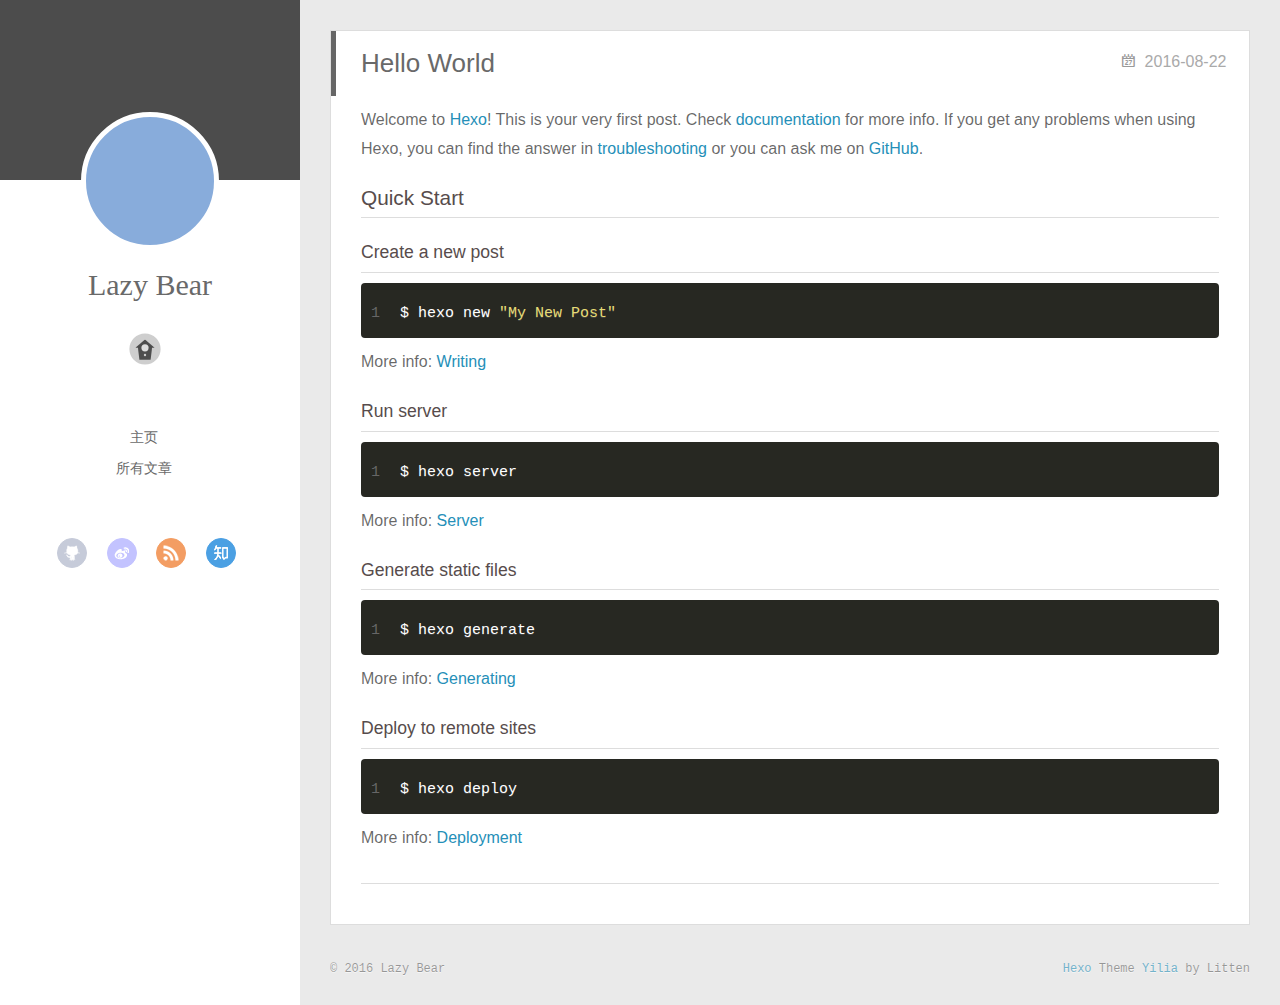
==== index.html @ 89c7b20b "Site updated: 2016-08-26 18:31:22" ====
<!DOCTYPE html>
<html>
<head>
  <meta charset="utf-8">
  
  <meta http-equiv="X-UA-Compatible" content="IE=edge" >
  <title>Lazy Bear</title>
  <meta name="viewport" content="width=device-width, initial-scale=1, maximum-scale=1">
  <meta property="og:type" content="website">
<meta property="og:title" content="Lazy Bear">
<meta property="og:url" content="http://yoursite.com/index.html">
<meta property="og:site_name" content="Lazy Bear">
<meta name="twitter:card" content="summary">
<meta name="twitter:title" content="Lazy Bear">
  
    <link rel="alternative" href="/atom.xml" title="Lazy Bear" type="application/atom+xml">
  
  
    <link rel="icon" href="/logo.png">
  
  <link rel="stylesheet" href="/css/style.css">
</head>

<body>
  <div id="container">
    <div class="left-col">
    <div class="overlay"></div>
<div class="intrude-less">
	<header id="header" class="inner">
		<a href="/" class="profilepic">
			
			<img lazy-src="/header.png" class="js-avatar">
			
		</a>

		<hgroup>
		  <h1 class="header-author"><a href="/">Lazy Bear</a></h1>
		</hgroup>

		

		
			<div class="switch-btn">
				<div class="icon">
					<div class="icon-ctn">
						<div class="icon-wrap icon-house" data-idx="0">
							<div class="birdhouse"></div>
							<div class="birdhouse_holes"></div>
						</div>
						<div class="icon-wrap icon-ribbon hide" data-idx="1">
							<div class="ribbon"></div>
						</div>
						
						<div class="icon-wrap icon-link hide" data-idx="2">
							<div class="loopback_l"></div>
							<div class="loopback_r"></div>
						</div>
						
						
						<div class="icon-wrap icon-me hide" data-idx="3">
							<div class="user"></div>
							<div class="shoulder"></div>
						</div>
						
					</div>
					
				</div>
				<div class="tips-box hide">
					<div class="tips-arrow"></div>
					<ul class="tips-inner">
					    
						<li>主页</li>
						
						<li>标签</li>
						
						<li>友情链接</li>
						
						<li>关于</li>
						
						<!--
						<li>undefined</li>
						
						<li>undefined</li>
						
						
						<li>undefined</li>
						 --!>
					</ul>
				</div>
			</div>
		

		<div class="switch-area">
			<div class="switch-wrap">
				<section class="switch-part switch-part1">
					<nav class="header-menu">
						<ul>
						
							<li><a href="/">主页</a></li>
				        
							<li><a href="/archives">所有文章</a></li>
				        
						</ul>
					</nav>
					<nav class="header-nav">
						<div class="social">
							
								<a class="github" target="_blank" href="http://github.com/xiongxianwei90/" title="github">github</a>
					        
								<a class="weibo" target="_blank" href="#" title="weibo">weibo</a>
					        
								<a class="rss" target="_blank" href="/atom.xml" title="rss">rss</a>
					        
								<a class="zhihu" target="_blank" href="#" title="zhihu">zhihu</a>
					        
						</div>
					</nav>
				</section>
				
				
				<section class="switch-part switch-part2">
					<div class="widget tagcloud" id="js-tagcloud">
						
					</div>
				</section>
				
				
				
				<section class="switch-part switch-part3">
					<div id="js-friends">
					
			          <a target="_blank" class="main-nav-link switch-friends-link" href="http://blog.darkangel7.com">drakangel(IOS)</a>
			        
			        </div>
				</section>
				

				
				
				<section class="switch-part switch-part4">
				
					<div id="js-aboutme">我是谁，我从哪里来，我到哪里去？我就是我，是颜色不一样的吃货…</div>
				</section>
				
			</div>
		</div>
	</header>				
</div>

    </div>
    <div class="mid-col">
      <nav id="mobile-nav">
  	<div class="overlay">
  		<div class="slider-trigger"></div>
  		<h1 class="header-author js-mobile-header hide">Lazy Bear</h1>
  	</div>
	<div class="intrude-less">
		<header id="header" class="inner">
			<div class="profilepic">
				
					<img lazy-src="//header.png" class="js-avatar">
				
			</div>
			<hgroup>
			  <h1 class="header-author">Lazy Bear</h1>
			</hgroup>
			
			<nav class="header-menu">
				<ul>
				
					<li><a href="/">主页</a></li>
		        
					<li><a href="/archives">所有文章</a></li>
		        
		        <div class="clearfix"></div>
				</ul>
			</nav>
			<nav class="header-nav">
				<div class="social">
					
						<a class="github" target="_blank" href="http://github.com/xiongxianwei90/" title="github">github</a>
			        
						<a class="weibo" target="_blank" href="#" title="weibo">weibo</a>
			        
						<a class="rss" target="_blank" href="/atom.xml" title="rss">rss</a>
			        
						<a class="zhihu" target="_blank" href="#" title="zhihu">zhihu</a>
			        
				</div>
			</nav>
		</header>				
	</div>
</nav>

      <div class="body-wrap">
  
    <article id="post-hello-world" class="article article-type-post" itemscope itemprop="blogPost">
  
    <div class="article-meta">
      <a href="/2016/08/22/hello-world/" class="article-date">
  	<time datetime="2016-08-22T09:55:24.787Z" itemprop="datePublished">2016-08-22</time>
</a>
    </div>
  
  <div class="article-inner">
    
      <input type="hidden" class="isFancy" />
    
    
      <header class="article-header">
        
  
    <h1 itemprop="name">
      <a class="article-title" href="/2016/08/22/hello-world/">Hello World</a>
    </h1>
  

      </header>
      
    
    <div class="article-entry" itemprop="articleBody">
      
        <p>Welcome to <a href="https://hexo.io/" target="_blank" rel="external">Hexo</a>! This is your very first post. Check <a href="https://hexo.io/docs/" target="_blank" rel="external">documentation</a> for more info. If you get any problems when using Hexo, you can find the answer in <a href="https://hexo.io/docs/troubleshooting.html" target="_blank" rel="external">troubleshooting</a> or you can ask me on <a href="https://github.com/hexojs/hexo/issues" target="_blank" rel="external">GitHub</a>.</p>
<h2 id="Quick-Start"><a href="#Quick-Start" class="headerlink" title="Quick Start"></a>Quick Start</h2><h3 id="Create-a-new-post"><a href="#Create-a-new-post" class="headerlink" title="Create a new post"></a>Create a new post</h3><figure class="highlight bash"><table><tr><td class="gutter"><pre><div class="line">1</div></pre></td><td class="code"><pre><div class="line">$ hexo new <span class="string">"My New Post"</span></div></pre></td></tr></table></figure>
<p>More info: <a href="https://hexo.io/docs/writing.html" target="_blank" rel="external">Writing</a></p>
<h3 id="Run-server"><a href="#Run-server" class="headerlink" title="Run server"></a>Run server</h3><figure class="highlight bash"><table><tr><td class="gutter"><pre><div class="line">1</div></pre></td><td class="code"><pre><div class="line">$ hexo server</div></pre></td></tr></table></figure>
<p>More info: <a href="https://hexo.io/docs/server.html" target="_blank" rel="external">Server</a></p>
<h3 id="Generate-static-files"><a href="#Generate-static-files" class="headerlink" title="Generate static files"></a>Generate static files</h3><figure class="highlight bash"><table><tr><td class="gutter"><pre><div class="line">1</div></pre></td><td class="code"><pre><div class="line">$ hexo generate</div></pre></td></tr></table></figure>
<p>More info: <a href="https://hexo.io/docs/generating.html" target="_blank" rel="external">Generating</a></p>
<h3 id="Deploy-to-remote-sites"><a href="#Deploy-to-remote-sites" class="headerlink" title="Deploy to remote sites"></a>Deploy to remote sites</h3><figure class="highlight bash"><table><tr><td class="gutter"><pre><div class="line">1</div></pre></td><td class="code"><pre><div class="line">$ hexo deploy</div></pre></td></tr></table></figure>
<p>More info: <a href="https://hexo.io/docs/deployment.html" target="_blank" rel="external">Deployment</a></p>

      
    </div>
    
    <div class="article-info article-info-index">
      
      
      

      
      <div class="clearfix"></div>
    </div>
    
  </div>
  
</article>









  
  
</div>
      <footer id="footer">
  <div class="outer">
    <div id="footer-info">
    	<div class="footer-left">
    		&copy; 2016 Lazy Bear
    	</div>
      	<div class="footer-right">
      		<a href="http://hexo.io/" target="_blank">Hexo</a>  Theme <a href="https://github.com/litten/hexo-theme-yilia" target="_blank">Yilia</a> by Litten
      	</div>
    </div>
  </div>
</footer>
    </div>
    
  <link rel="stylesheet" href="/fancybox/jquery.fancybox.css">


<script>
	var yiliaConfig = {
		fancybox: true,
		mathjax: true,
		animate: true,
		isHome: true,
		isPost: false,
		isArchive: false,
		isTag: false,
		isCategory: false,
		open_in_new: false
	}
</script>
<script src="http://7.url.cn/edu/jslib/comb/require-2.1.6,jquery-1.9.1.min.js"></script>
<script src="/js/main.js"></script>






<script type="text/x-mathjax-config">
MathJax.Hub.Config({
    tex2jax: {
        inlineMath: [ ['$','$'], ["\\(","\\)"]  ],
        processEscapes: true,
        skipTags: ['script', 'noscript', 'style', 'textarea', 'pre', 'code']
    }
});

MathJax.Hub.Queue(function() {
    var all = MathJax.Hub.getAllJax(), i;
    for(i=0; i < all.length; i += 1) {
        all[i].SourceElement().parentNode.className += ' has-jax';                 
    }       
});
</script>

<script type="text/javascript" src="http://cdn.mathjax.org/mathjax/latest/MathJax.js?config=TeX-AMS-MML_HTMLorMML">
</script>


  </div>
</body>
</html>
---- css/style.css ----
body {
  width: 100%;
}
body:before,
body:after {
  content: "";
  display: table;
}
body:after {
  clear: both;
}
@font-face {
  font-family: 'FontAwesome';
  src: url("fonts/fontawesome-webfont.eot");
  src: url("fonts/fontawesome-webfont.eot?#iefix") format("embedded-opentype"), url("fonts/fontawesome-webfont.woff") format("woff"), url("fonts/fontawesome-webfont.ttf") format("truetype"), url("fonts/fontawesome-webfont.svgz#FontAwesomeRegular") format("svg"), url("fonts/fontawesome-webfont.svg#FontAwesomeRegular") format("svg");
  font-weight: normal;
  font-style: normal;
}
html,
body,
div,
span,
applet,
object,
iframe,
h1,
h2,
h3,
h4,
h5,
h6,
p,
blockquote,
pre,
a,
abbr,
acronym,
address,
big,
cite,
code,
del,
dfn,
em,
img,
ins,
kbd,
q,
s,
samp,
small,
strike,
strong,
sub,
sup,
tt,
var,
dl,
dt,
dd,
ol,
ul,
li,
fieldset,
form,
label,
legend,
table,
caption,
tbody,
tfoot,
thead,
tr,
th,
td {
  margin: 0;
  padding: 0;
  border: 0;
  outline: 0;
  font-weight: inherit;
  font-style: inherit;
  font-family: inherit;
  font-size: 100%;
  vertical-align: baseline;
}
body {
  line-height: 1;
  color: #000;
  background: #fff;
}
ol,
ul {
  list-style: none;
}
table {
  border-collapse: separate;
  border-spacing: 0;
  vertical-align: middle;
}
caption,
th,
td {
  text-align: left;
  font-weight: normal;
  vertical-align: middle;
}
a img {
  border: none;
}
ol {
  list-style: decimal;
  padding-left: 20px;
}
ul {
  list-style: none;
}
input,
button {
  margin: 0;
  padding: 0;
}
input::-moz-focus-inner,
button::-moz-focus-inner {
  border: 0;
  padding: 0;
}
@font-face {
  font-family: FontAwesome;
  font-style: normal;
  font-weight: normal;
  src: url("fonts/fontawesome-webfont.eot?v=#4.0.3");
  src: url("fonts/fontawesome-webfont.eot?#iefix&v=#4.0.3") format("embedded-opentype"), url("fonts/fontawesome-webfont.woff?v=#4.0.3") format("woff"), url("fonts/fontawesome-webfont.ttf?v=#4.0.3") format("truetype"), url("fonts/fontawesome-webfont.svg#fontawesomeregular?v=#4.0.3") format("svg");
}
html,
body,
#container {
  height: 100%;
}
body {
  font-family: "微软雅黑", "HelveticaNeue-Light", "Helvetica Neue Light", "Helvetica Neue", Helvetica, Arial, sans-serif;
  font-size: 16px;
  background: #fff;
  color: rgba(0,0,0,0.6);
  -webkit-overflow-scrolling: touch;
}
h1,
h2,
h3 {
  display: block;
}
h1 {
  font-size: 1.5em;
}
h2 {
  font-size: 1.3em;
}
h3 {
  font-size: 1.1em;
}
h4,
h5,
h6 {
  font-size: 1em;
}
a {
  text-decoration: none;
  outline-width: 0;
  color: #258fb8;
  outline: none;
}
.alignleft {
  float: left;
}
.alignright {
  float: right;
}
.clearfix {
  *zoom: 1;
}
.clearfix:after {
  content: "";
  display: table;
  clear: both;
}
.inner {
  width: 1000px;
  margin: 0 auto;
}
.hide {
  display: none;
}
@media screen and (max-width: 1040px) {
  .inner {
    width: 100%;
  }
}
#container {
  position: relative;
  min-height: 100%;
}
#container #mobile-nav {
  display: none;
}
#container #mobile-nav .overlay {
  height: 110px;
  position: absolute;
  width: 100%;
  background: #4d4d4d;
}
#container #mobile-nav .overlay.fixed {
  position: fixed;
  height: 42px;
  z-index: 99;
}
#container #mobile-nav #header {
  padding: 10px 0 0 0;
}
#container #mobile-nav #header .profilepic {
  display: block;
  position: relative;
  z-index: 100;
}
#container #mobile-nav #header .header-menu {
  height: auto;
  margin: 10px;
}
#container #mobile-nav #header .header-menu ul {
  text-align: center;
  cursor: default;
}
#container #mobile-nav #header .header-menu li {
  display: inline-block;
  margin: 3px;
}
#container .left-col {
  background: #fff;
  width: 300px;
  position: fixed;
  opacity: 1;
  -webkit-transition: all 0.2s ease-in;
  -moz-transition: all 0.2s ease-in;
  -ms-transition: all 0.2s ease-in;
  transition: all 0.2s ease-in;
  height: 100%;
}
#container .left-col .overlay {
  width: 100%;
  height: 180px;
  background-color: #000;
  position: absolute;
  opacity: 0.7;
}
#container .left-col .intrude-less {
  width: 76%;
  text-align: center;
  margin: 112px auto 0;
}
#container .mid-col {
  position: absolute;
  right: 0;
  min-height: 100%;
  background: #eaeaea;
  left: 300px;
  width: auto;
}
@media screen and (max-width: 800px) {
  #container .left-col {
    display: none;
  }
  #container .mid-col {
    left: 0;
  }
  #container #header .header-nav {
    position: relative;
  }
  #container .header-author.fixed {
    position: fixed;
    top: -13px;
    width: 100%;
    color: #ddd;
  }
  #container .overlay .slider-trigger {
    position: absolute;
    z-index: 101;
    bottom: 0;
    left: 0;
    width: 42px;
    height: 42px;
  }
  #container .overlay .slider-trigger:hover {
    background: #444;
  }
  #container .overlay .slider-trigger:before {
    color: #ddd;
    content: "\f00b";
    font: 16px FontAwesome;
    width: 16px;
    height: 16px;
    margin-left: 9px;
    margin-top: 14px;
    display: block;
  }
  #container .article-header {
    border-left: none;
    padding: 0;
    border-bottom: 1px dotted #ddd;
  }
  #container .article-header h1 {
    margin-bottom: 10px;
  }
  #container .header-subtitle {
    padding: 0 24px;
  }
  #container .article-info-index.article-info {
    padding-top: 10px;
    margin: 0;
    border-top: 1px solid #ddd;
  }
  #container .article-info-post.article-info {
    margin: 0;
    padding-top: 10px;
    border: none;
  }
  #container .article-more-link a {
    float: right;
  }
  #container #viewer-box .viewer-box-l {
    font-size: 14px;
  }
  #container .article {
    padding: 10px;
    margin: 10px;
    font-size: 14px;
  }
  #container .article .article-entry {
    padding-left: 0;
    padding-right: 0;
    padding-top: 10px;
  }
  #container .article .article-title {
    font-size: 18px;
    max-width: 185px;
    display: block;
    margin: 0;
  }
  #container .article .article-meta {
    width: auto;
    height: 30px;
    margin-top: -5px;
    position: ralative;
  }
  #container .article .article-meta .article-date {
    font-size: 12px;
    border-radius: 0;
    color: #666;
    background: none;
    height: auto;
    padding: 0;
    margin: 0;
    width: 100%;
    text-align: left;
    margin-left: 10px;
  }
  #container .article .article-meta .article-date time {
    width: auto;
    float: right;
    margin-right: 10px;
  }
  #container .article .article-meta .article-tag-list {
    margin-top: 7px;
    position: absolute;
    right: 10px;
    top: 0;
  }
  #container .article .article-meta .article-tag-list:before {
    float: left;
    margin-top: 1px;
    left: 0;
  }
  #container .article .article-meta .article-tag-list .article-tag-list-item {
    float: left;
    padding-left: 0;
    width: auto;
    max-width: 83px;
  }
  #container .article .article-meta .article-category {
    margin-top: 7px;
    position: absolute;
    right: 10px;
    top: -30px;
  }
  #container .article .article-meta .article-category:before {
    float: left;
    margin-top: 1px;
    left: 15px;
  }
  #container .article .article-meta .article-category .article-category-link {
    max-width: 83px;
    width: auto;
    padding-left: 10px;
  }
  #container .article .article-nav-link-wrap {
    margin: 5px 0;
  }
  #container .article .article-nav-link-wrap strong {
    float: left;
    margin-right: 5px;
  }
  #container .article #article-nav-older {
    float: none;
    display: block;
  }
  #container .share {
    padding: 3px 10px;
  }
  #container .duoshuo {
    padding: 0 13px;
  }
  #container #disqus_thread {
    padding: 0 13px;
  }
  #container #mobile-nav {
    display: block;
  }
  #container #page-nav .extend {
    opacity: 1;
  }
  #container .instagram .open-ins {
    left: 2px;
    top: -30px;
    color: #aaa;
  }
  #container .info-on-right {
    float: initial;
  }
  #container .archives-wrap {
    margin: 10px 10px 0px;
    padding: 10px;
  }
  #container .archives-wrap .archive-article-title {
    font-size: 14px;
  }
  #container .archives-wrap .archive-year-wrap {
    position: relative;
    padding: 0 0 0 0;
  }
  #container .archives-wrap .archive-year-wrap a {
    padding: 0 0 0 0;
  }
  #container .archives-wrap .article-meta .archive-article-date {
    font-size: 12px;
    margin-right: 10px;
    margin-top: -5px;
  }
  #container .archives-wrap .article-meta .article-tag-list-link {
    font-size: 12px;
  }
  #container .archives .archive-article {
    padding: 10px 0;
    margin-left: 0;
  }
  #container #footer .footer-left {
    float: initial;
    margin-bottom: 10px;
  }
  #container #footer .footer-right {
    float: initial;
  }
}
.header-author {
  text-align: center;
  margin: 0.67em 0;
  font-family: Roboto, "Roboto", serif;
  font-size: 30px;
  -webkit-transition: 0.3s;
  -moz-transition: 0.3s;
  -ms-transition: 0.3s;
  transition: 0.3s;
}
#header {
  width: 100%;
}
#header a {
  color: #696969;
}
#header a:hover {
  color: #b0a0aa;
}
#header .profilepic {
  text-align: center;
  display: block;
  border: 5px solid #fff;
  border-radius: 300px;
  width: 128px;
  height: 128px;
  margin: 0 auto;
  position: relative;
  overflow: hidden;
  background: #88acdb;
  -webkit-transition: all 0.2s ease-in;
  display: -webkit-box;
  -webkit-box-orient: horizontal;
  -webkit-box-pack: center;
  -webkit-box-align: center;
  text-align: center;
}
#header .profilepic img {
  width: 20%;
  height: 20%;
  border-radius: 300px;
  opacity: 0;
  -webkit-transition: all 0.2s ease-in;
}
#header .profilepic img.show {
  width: 100%;
  height: 100%;
  opacity: 1;
}
#header .header-subtitle {
  text-align: center;
  color: #999;
  font-size: 14px;
  line-height: 25px;
  overflow: hidden;
  text-overflow: ellipsis;
  display: -webkit-box;
  -webkit-line-clamp: 2;
  -webkit-box-orient: vertical;
}
#header .header-menu {
  font-weight: 300;
  line-height: 31px;
  cursor: pointer;
  text-transform: uppercase;
  float: none;
  min-height: 150px;
  margin-left: -12px;
  text-align: center;
  display: -webkit-box;
  -webkit-box-orient: horizontal;
  -webkit-box-pack: center;
  -webkit-box-align: center;
}
#header .header-menu li {
  cursor: default;
}
#header .header-menu li a {
  font-size: 14px;
  min-width: 300px;
}
#header .switch-area {
  position: relative;
  width: 100%;
  overflow: hidden;
  min-height: 500px;
  font-size: 14px;
}
#header .switch-area .switch-wrap {
  -webkit-transition: -webkit-transform 0.3s ease-in;
  -moz-transition: -moz-transform 0.3s ease-in;
  -ms-transition: -ms-transform 0.3s ease-in;
  transition: transform 0.3s ease-in;
  position: relative;
}
#header .turn-left {
  -webkit-transform: translate(-100%, 0);
  -moz-transform: translate(-100%, 0);
  -ms-transform: translate(-100%, 0);
  transform: translate(-100%, 0);
}
#header .header-nav {
  width: 100%;
  position: absolute;
  -webkit-transition: -webkit-transform 0.3s ease-in;
  -moz-transition: -moz-transform 0.3s ease-in;
  -ms-transition: -ms-transform 0.3s ease-in;
  transition: transform 0.3s ease-in;
}
#header .header-nav .social {
  margin-right: 15px;
  margin-top: 10px;
  text-align: center;
}
#header .header-nav .social a {
  border-radius: 50%;
  display: -moz-inline-stack;
  display: inline-block;
  vertical-align: middle;
  *vertical-align: auto;
  zoom: 1;
  *display: inline;
  text-indent: -9999px;
  margin: 0 8px 15px 8px;
  opacity: 0.7;
  width: 28px;
  height: 28px;
  -webkit-transition: 0.3s;
  -moz-transition: 0.3s;
  -ms-transition: 0.3s;
  transition: 0.3s;
}
#header .header-nav .social a:hover {
  opacity: 1;
}
#header .header-nav .social a:last-of-type {
  margin-right: 0;
}
#header .header-nav .social a.weibo {
  background: url("/img/weibo.png") center no-repeat #aaf;
  border: 1px solid #aaf;
}
#header .header-nav .social a.weibo:hover {
  border: 1px solid #aaf;
}
#header .header-nav .social a.rss {
  background: url("/img/rss.png") center no-repeat #ef7522;
  border: 1px solid #ef7522;
}
#header .header-nav .social a.rss:hover {
  border: 1px solid #cf5d0f;
}
#header .header-nav .social a.github {
  background: url("/img/github.png") center no-repeat #afb6ca;
  border: 1px solid #afb6ca;
}
#header .header-nav .social a.github:hover {
  border: 1px solid #909ab6;
}
#header .header-nav .social a.facebook {
  background: url("/img/facebook.png") center no-repeat #3b5998;
  border: 1px solid #3b5998;
}
#header .header-nav .social a.facebook:hover {
  border: 1px solid #2d4373;
}
#header .header-nav .social a.google {
  background: url("/img/google.png") center no-repeat #c83d20;
  border: 1px solid #c83d20;
}
#header .header-nav .social a.google:hover {
  border: 1px solid #9c3019;
}
#header .header-nav .social a.twitter {
  background: url("/img/twitter.png") center no-repeat #55cff8;
  border: 1px solid #55cff8;
}
#header .header-nav .social a.twitter:hover {
  border: 1px solid #24c1f6;
}
#header .header-nav .social a.linkedin {
  background: url("/img/linkedin.png") center no-repeat #005a87;
  border: 1px solid #005a87;
}
#header .header-nav .social a.linkedin:hover {
  border: 1px solid #006b98;
}
#header .header-nav .social a.zhihu {
  background: url("/img/zhihu.png") center no-repeat #0078d8;
  border: 1px solid #0078d8;
}
#header .header-nav .social a.zhihu:hover {
  border: 1px solid #0078d8;
}
#header .header-nav .social a.douban {
  background: url("/img/douban.png") center no-repeat #06c611;
  border: 1px solid #06c611;
}
#header .header-nav .social a.douban:hover {
  border: 1px solid #06c611;
}
#header .header-nav .social a.mail {
  background: url("/img/mail.png") center no-repeat #005a87;
  border: 1px solid #005a87;
}
#header .header-nav .social a.mail:hover {
  border: 1px solid #006b98;
}
#header .switch-part {
  width: 100%;
  position: absolute;
}
#header .switch-part1 {
  left: 0;
}
#header .switch-part2 {
  left: 100%;
  top: 20px;
  overlay-x: hidden;
  overflow-y: auto;
  max-height: 200px;
}
#header .switch-part3 {
  left: 200%;
  line-height: 30px;
}
#header .switch-part3 .switch-friends-link {
  margin-right: 9px;
  border-radius: 3px;
  padding: 5px;
}
#header .switch-part3 .switch-friends-link:hover {
  background: #88acdb;
  color: #fff;
}
#header .switch-part4 {
  left: 300%;
  text-align: left;
  line-height: 30px;
}
.duoshuo {
  padding: 0 40px;
}
#disqus_thread {
  padding: 0 40px;
}
.archives-wrap {
  position: relative;
  margin: 0 30px;
  padding-right: 60px;
  border-bottom: 1px solid #eee;
  background: #fff;
}
.archives-wrap:first-child {
  margin-top: 30px;
}
.archives-wrap:last-child {
  margin-bottom: 80px;
}
.archives-wrap .archive-year-wrap {
  line-height: 35px;
  width: 200px;
  position: absolute;
  padding-top: 15px;
  font-size: 1.8em;
}
.archives-wrap .archive-year-wrap a {
  color: #666;
  font-weight: bold;
  padding-left: 48px;
}
.archives {
  position: relative;
}
.archives .article-info {
  border: none;
}
.archives .archive-article {
  margin-left: 200px;
  padding: 20px 0;
  border-bottom: 1px solid #eee;
  border-top: 1px solid #fff;
  position: relative;
}
.archives .archive-article:first-child {
  border-top: none;
}
.archives .archive-article:last-child {
  border-bottom: none;
}
.archives .archive-article-title {
  font-size: 16px;
  color: #333;
  -webkit-transition: color 0.3s;
  -moz-transition: color 0.3s;
  -ms-transition: color 0.3s;
  transition: color 0.3s;
}
.archives .archive-article-title:hover {
  color: #657b83;
}
.archives .archive-article-title span {
  display: block;
  color: #a8a8a8;
  font-size: 12px;
  line-height: 14px;
  height: 7px;
  padding-left: 2px;
}
.archives .archive-article-title span:before {
  display: inline-block;
  content: "“";
  font-family: serif;
  font-size: 30px;
  float: left;
  margin: 4px 4px 0 -12px;
  color: #c8c8c8;
}
.archive-article-inner .archive-article-header {
  position: relative;
}
.archive-article-inner .article-meta {
  position: relative;
  float: right;
  margin-top: -10px;
  color: #555;
  background: none;
  text-align: right;
  width: auto;
}
.archive-article-inner .article-meta .article-date time {
  color: #aaa;
}
.archive-article-inner .article-meta .archive-article-date,
.archive-article-inner .article-meta .article-tag-list {
  margin-right: 30px;
  display: -moz-inline-stack;
  display: inline-block;
  vertical-align: middle;
  zoom: 1;
  color: #666;
  font-size: 14px;
}
.archive-article-inner .article-meta .archive-article-date {
  cursor: default;
  font-size: 12px;
  margin-bottom: 5px;
  margin-top: -10px;
}
.archive-article-inner .article-meta .archive-article-date time:before {
  content: "\f073";
  color: #999;
  position: relative;
  margin-right: 10px;
  font: 16px FontAwesome;
}
.archive-article-inner .article-meta .article-category:before {
  float: left;
  margin-top: 1px;
  left: 15px;
}
.archive-article-inner .article-meta .article-category .article-category-link {
  width: auto;
  max-width: 83px;
  padding-left: 10px;
}
.archive-article-inner .article-meta .article-tag-list {
  margin-top: 0px;
}
.archive-article-inner .article-meta .article-tag-list:before {
  left: 15px;
}
.archive-article-inner .article-meta .article-tag-list .article-tag-list-item {
  display: inline-block;
  width: auto;
  max-width: 83px;
  padding-left: 8px;
  font-size: 12px;
}
.body-wrap {
  margin-bottom: 80px;
}
.article {
  margin: 30px;
  position: relative;
  border: 1px solid #ddd;
  background: #fff;
  -webkit-transition: all 0.2s ease-in;
}
.article.show {
  visibility: visible;
  -webkit-animation: cd-bounce-1 0.6s;
  -moz-animation: cd-bounce-1 0.6s;
  -webkit-animation: cd-bounce-1 0.6s;
  -moz-animation: cd-bounce-1 0.6s;
  -ms-animation: cd-bounce-1 0.6s;
  animation: cd-bounce-1 0.6s;
}
.article.hidden {
  visibility: hidden;
}
.article img {
  max-width: 100%;
}
@-webkit-keyframes cd-bounce-1 {
  0% {
    opacity: 0;
    -webkit-transform: scale(1);
  }
  60% {
    opacity: 1;
    -webkit-transform: scale(1.01);
  }
  100% {
    -webkit-transform: scale(1);
  }
}
@-moz-keyframes cd-bounce-1 {
  0% {
    opacity: 0;
    -moz-transform: scale(1);
  }
  60% {
    opacity: 1;
    -moz-transform: scale(1.01);
  }
  100% {
    -moz-transform: scale(1);
  }
}
.article-index {
  margin-left: 200px;
  padding: 15px 0;
  margin-right: 75px;
}
.article-index .brief {
  display: block;
  color: #a8a8a8;
  font-size: 12px;
  line-height: 14px;
  height: 7px;
  padding-left: 2px;
}
.article-index .brief:before {
  display: inline-block;
  content: "“";
  font-family: serif;
  font-size: 30px;
  float: left;
  margin: 4px 4px 0 -12px;
  color: #c8c8c8;
}
.article-title {
  color: #696969;
  margin-left: 0px;
  font-weight: 300;
  line-height: 35px;
  margin-bottom: 20px;
  font-size: 26px;
  -webkit-transition: color 0.3s;
  -moz-transition: color 0.3s;
  -o-transition: color 0.3s;
  -webkit-transition: color 0.3s;
  -moz-transition: color 0.3s;
  -ms-transition: color 0.3s;
  transition: color 0.3s;
}
.article-title:hover {
  color: #b0a0aa;
}
.article-inner {
  position: relative;
  margin-bottom: 20px;
}
.article-header {
  border-left: 5px solid;
  padding: 15px 0px 15px 25px;
}
.article-info.info-on-right {
  margin: 10px 0 0 0;
  float: right;
}
.article-info-index.article-info {
  padding-top: 20px;
  margin: 30px 30px 0 30px;
  border-top: 1px solid #ddd;
}
.article-info-post.article-info {
  padding: 0;
  border: none;
  margin: -30px 0 20px 30px;
}
.article-entry {
  line-height: 1.8em;
  padding-right: 30px;
  padding-left: 30px;
}
.article-entry p {
  margin-top: 10px;
}
.article-entry p code,
.article-entry li code {
  padding: 1px 3px;
  margin: 0 3px;
  background: #ddd;
  border: 1px solid #ccc;
  font-family: Menlo, Monaco, "Andale Mono", "lucida console", "Courier New", monospace;
  word-wrap: break-word;
  font-size: 14px;
}
.article-entry blockquote {
  background: #ddd;
  border-left: 5px solid #ccc;
  padding: 15px 20px;
  margin-top: 10px;
  border-left: 5px solid #657b83;
  background: #f6f6f6;
}
.article-entry blockquote p {
  margin-top: 0;
}
.article-entry em {
  font-style: italic;
}
.article-entry ul li:before {
  content: "";
  width: 6px;
  height: 6px;
  border: 1px solid #999;
  border-radius: 10px;
  background: #aaa;
  display: inline-block;
  margin-right: 10px;
  float: left;
  margin-top: 12px;
}
.article-entry ul,
.article-entry ol {
  font-size: 14px;
  margin: 10px 0px;
}
.article-entry li ul,
.article-entry li ol {
  margin-left: 30px;
}
.article-entry li ul li:before,
.article-entry li ol li:before {
  content: "";
  background: #dedede;
}
.article-entry h1 {
  margin-top: 30px;
}
.article-entry h2 {
  margin-top: 20px;
  font-weight: 300;
  color: #574c4c;
  padding-bottom: 5px;
  border-bottom: 1px solid #ddd;
}
.article-entry h3,
.article-entry h4,
.article-entry h5,
.article-entry h6 {
  margin-top: 20px;
  font-weight: 300;
  color: #574c4c;
  padding-bottom: 5px;
  border-bottom: 1px solid #ddd;
}
.article-entry video {
  max-width: 100%;
}
.article-entry strong {
  font-weight: bold;
}
.article-entry .caption {
  display: block;
  font-size: 0.8em;
  color: #aaa;
}
.article-entry hr {
  height: 0;
  margin-top: 20px;
  margin-bottom: 20px;
  border-left: 0;
  border-right: 0;
  border-top: 1px solid #ddd;
  border-bottom: 1px solid #fff;
}
.article-entry pre {
  font-size: 1/0.9em;
  line-height: 1.5;
  margin-top: 10px;
  padding: 5px 15px;
  overflow-x: auto;
  color: #657b83;
  font-size: 10px;
  border: 1px solid #ccc;
  text-shadow: 0 1px #444;
  font-family: Menlo, Monaco, "Andale Mono", "lucida console", "Courier New", monospace;
}
.article-entry pre code {
  font-size: 14px;
}
.article-entry table {
  width: 100%;
  border: 1px solid #dedede;
  margin: 15px 0;
  border-collapse: collapse;
}
.article-entry table tr,
.article-entry table td {
  height: 35px;
}
.article-entry table thead tr {
  background: #f8f8f8;
}
.article-entry table tbody tr:hover {
  background: #efefef;
}
.article-entry table td,
.article-entry table th {
  border: 1px solid #dedede;
  padding: 0 10px;
}
.article-entry figure table {
  border: none;
  width: auto;
  margin: 0;
}
.article-entry figure table tbody tr:hover {
  background: none;
}
.article-meta {
  width: 150px;
  font-size: 14;
  text-align: right;
  position: absolute;
  right: 0;
  top: 23px;
  text-align: center;
  z-index: 1;
}
.article-meta time {
  color: #aaa;
}
.article-meta time:before {
  color: #999;
  content: "\f073";
  font: 17px FontAwesome;
  margin-right: 10px;
}
.article-more-link {
  margin-top: 5px;
  text-align: right;
}
.article-more-link a {
  background: #4d4d4d;
  color: #fff;
  font-size: 12px;
  padding: 2px 8px 4px;
  line-height: 16px;
  -webkit-border-radius: 2px;
  -moz-border-radius: 2px;
  border-radius: 2px;
  -webkit-transition: background 0.3s;
  -moz-transition: background 0.3s;
  -ms-transition: background 0.3s;
  transition: background 0.3s;
}
.article-more-link a:hover {
  background: #3c3c3c;
}
.article-more-link a.hidden {
  visibility: hidden;
}
#article-nav {
  margin: 80px 0 30px 0;
  padding-bottom: 10px;
}
#article-nav .article-nav-link-wrap {
  margin: 0px 30px 0px 30px;
  font-size: 14px;
  color: #333;
}
#article-nav .article-nav-link-wrap .article-nav-title {
  display: inline-block;
  font-size: 12px;
  color: #aaa;
  -webkit-transition: color 0.3s;
  -moz-transition: color 0.3s;
  -ms-transition: color 0.3s;
  transition: color 0.3s;
}
#article-nav .article-nav-link-wrap strong {
  background: #ddd;
  color: #fff;
  border-radius: 100%;
  width: 15px;
  height: 15px;
  display: inline-block;
  text-align: center;
  -webkit-transition: background 0.3s;
  -moz-transition: background 0.3s;
  -ms-transition: background 0.3s;
  transition: background 0.3s;
}
#article-nav .article-nav-link-wrap:hover strong {
  background: #4d4d4d;
}
#article-nav .article-nav-link-wrap:hover .article-nav-title {
  color: #4d4d4d;
}
#article-nav #article-nav-older {
  float: right;
}
@-moz-keyframes cd-bounce-1 {
  0% {
    opacity: 0;
    -webkit-transform: scale(1);
    -moz-transform: scale(1);
    -ms-transform: scale(1);
    -o-transform: scale(1);
    -webkit-transform: scale(1);
    -moz-transform: scale(1);
    -ms-transform: scale(1);
    transform: scale(1);
  }
  60% {
    opacity: 1;
    -webkit-transform: scale(1.01);
    -moz-transform: scale(1.01);
    -ms-transform: scale(1.01);
    -o-transform: scale(1.01);
    -webkit-transform: scale(1.01);
    -moz-transform: scale(1.01);
    -ms-transform: scale(1.01);
    transform: scale(1.01);
  }
  100% {
    -webkit-transform: scale(1);
    -moz-transform: scale(1);
    -ms-transform: scale(1);
    -o-transform: scale(1);
    -webkit-transform: scale(1);
    -moz-transform: scale(1);
    -ms-transform: scale(1);
    transform: scale(1);
  }
}
@-webkit-keyframes cd-bounce-1 {
  0% {
    opacity: 0;
    -webkit-transform: scale(1);
    -moz-transform: scale(1);
    -ms-transform: scale(1);
    -o-transform: scale(1);
    -webkit-transform: scale(1);
    -moz-transform: scale(1);
    -ms-transform: scale(1);
    transform: scale(1);
  }
  60% {
    opacity: 1;
    -webkit-transform: scale(1.01);
    -moz-transform: scale(1.01);
    -ms-transform: scale(1.01);
    -o-transform: scale(1.01);
    -webkit-transform: scale(1.01);
    -moz-transform: scale(1.01);
    -ms-transform: scale(1.01);
    transform: scale(1.01);
  }
  100% {
    -webkit-transform: scale(1);
    -moz-transform: scale(1);
    -ms-transform: scale(1);
    -o-transform: scale(1);
    -webkit-transform: scale(1);
    -moz-transform: scale(1);
    -ms-transform: scale(1);
    transform: scale(1);
  }
}
@-o-keyframes cd-bounce-1 {
  0% {
    opacity: 0;
    -webkit-transform: scale(1);
    -moz-transform: scale(1);
    -ms-transform: scale(1);
    -o-transform: scale(1);
    -webkit-transform: scale(1);
    -moz-transform: scale(1);
    -ms-transform: scale(1);
    transform: scale(1);
  }
  60% {
    opacity: 1;
    -webkit-transform: scale(1.01);
    -moz-transform: scale(1.01);
    -ms-transform: scale(1.01);
    -o-transform: scale(1.01);
    -webkit-transform: scale(1.01);
    -moz-transform: scale(1.01);
    -ms-transform: scale(1.01);
    transform: scale(1.01);
  }
  100% {
    -webkit-transform: scale(1);
    -moz-transform: scale(1);
    -ms-transform: scale(1);
    -o-transform: scale(1);
    -webkit-transform: scale(1);
    -moz-transform: scale(1);
    -ms-transform: scale(1);
    transform: scale(1);
  }
}
@keyframes cd-bounce-1 {
  0% {
    opacity: 0;
    -webkit-transform: scale(1);
    -moz-transform: scale(1);
    -ms-transform: scale(1);
    -o-transform: scale(1);
    -webkit-transform: scale(1);
    -moz-transform: scale(1);
    -ms-transform: scale(1);
    transform: scale(1);
  }
  60% {
    opacity: 1;
    -webkit-transform: scale(1.01);
    -moz-transform: scale(1.01);
    -ms-transform: scale(1.01);
    -o-transform: scale(1.01);
    -webkit-transform: scale(1.01);
    -moz-transform: scale(1.01);
    -ms-transform: scale(1.01);
    transform: scale(1.01);
  }
  100% {
    -webkit-transform: scale(1);
    -moz-transform: scale(1);
    -ms-transform: scale(1);
    -o-transform: scale(1);
    -webkit-transform: scale(1);
    -moz-transform: scale(1);
    -ms-transform: scale(1);
    transform: scale(1);
  }
}
.archives-wrap {
  position: relative;
  margin: 0 30px;
  padding-right: 60px;
  border-bottom: 1px solid #eee;
  background: #fff;
}
.archives-wrap:first-child {
  margin-top: 30px;
}
.archives-wrap:last-child {
  margin-bottom: 80px;
}
.archives-wrap .archive-year-wrap {
  line-height: 35px;
  width: 200px;
  position: absolute;
  padding-top: 15px;
  font-size: 1.8em;
}
.archives-wrap .archive-year-wrap a {
  color: #666;
  font-weight: bold;
  padding-left: 48px;
}
.archives {
  position: relative;
}
.archives .article-info {
  border: none;
}
.archives .archive-article {
  margin-left: 200px;
  padding: 20px 0;
  border-bottom: 1px solid #eee;
  border-top: 1px solid #fff;
  position: relative;
}
.archives .archive-article:first-child {
  border-top: none;
}
.archives .archive-article:last-child {
  border-bottom: none;
}
.archives .archive-article-title {
  font-size: 16px;
  color: #333;
  -webkit-transition: color 0.3s;
  -moz-transition: color 0.3s;
  -ms-transition: color 0.3s;
  transition: color 0.3s;
}
.archives .archive-article-title:hover {
  color: #657b83;
}
.archives .archive-article-title span {
  display: block;
  color: #a8a8a8;
  font-size: 12px;
  line-height: 14px;
  height: 7px;
  padding-left: 2px;
}
.archives .archive-article-title span:before {
  display: inline-block;
  content: "“";
  font-family: serif;
  font-size: 30px;
  float: left;
  margin: 4px 4px 0 -12px;
  color: #c8c8c8;
}
.archive-article-inner .archive-article-header {
  position: relative;
}
.archive-article-inner .article-meta {
  position: relative;
  float: right;
  margin-top: -10px;
  color: #555;
  background: none;
  text-align: right;
  width: auto;
}
.archive-article-inner .article-meta .article-date time {
  color: #aaa;
}
.archive-article-inner .article-meta .archive-article-date,
.archive-article-inner .article-meta .article-tag-list {
  margin-right: 30px;
  display: -moz-inline-stack;
  display: inline-block;
  vertical-align: middle;
  zoom: 1;
  color: #666;
  font-size: 14px;
}
.archive-article-inner .article-meta .archive-article-date {
  cursor: default;
  font-size: 12px;
  margin-bottom: 5px;
  margin-top: -10px;
}
.archive-article-inner .article-meta .archive-article-date time:before {
  content: "\f073";
  color: #999;
  position: relative;
  margin-right: 10px;
  font: 16px FontAwesome;
}
.archive-article-inner .article-meta .article-category:before {
  float: left;
  margin-top: 1px;
  left: 15px;
}
.archive-article-inner .article-meta .article-category .article-category-link {
  width: auto;
  max-width: 83px;
  padding-left: 10px;
}
.archive-article-inner .article-meta .article-tag-list {
  margin-top: 0px;
}
.archive-article-inner .article-meta .article-tag-list:before {
  left: 15px;
}
.archive-article-inner .article-meta .article-tag-list .article-tag-list-item {
  display: inline-block;
  width: auto;
  max-width: 83px;
  padding-left: 8px;
  font-size: 12px;
}
.article-entry pre,
.article-entry .highlight {
  background: #272822;
  margin: 10px 0;
  padding: 10px 10px;
  overflow: inherit;
  color: #4c4c4c;
  line-height: 22.400000000000002px;
}
.article-entry .highlight .gutter pre,
.article-entry .gist .gist-file .gist-data .line-numbers {
  color: #666;
}
.article-entry pre,
.article-entry code {
  font-family: "Source Code Pro", Consolas, Monaco, Menlo, Consolas, monospace;
}
.article-entry code {
  background: #eee;
  padding: 0 0.3em;
  border: none;
}
.article-entry pre {
  color: #fff;
}
.article-entry pre code {
  background: none;
  text-shadow: none;
  padding: 0;
  color: #fff;
}
.article-entry .highlight {
  border-radius: 4px;
}
.article-entry .highlight pre {
  border: none;
  margin: 0;
  padding: 0;
}
.article-entry .highlight table {
  margin: 0;
  width: auto;
}
.article-entry .highlight td {
  border: none;
  padding: 0;
}
.article-entry .highlight figcaption {
  font-size: 0.85em;
  color: highlight-comment;
  line-height: 1em;
  margin-bottom: 1em;
}
.article-entry .highlight figcaption:before,
.article-entry .highlight figcaption:after {
  content: "";
  display: table;
}
.article-entry .highlight figcaption:after {
  clear: both;
}
.article-entry .highlight figcaption a {
  float: right;
}
.article-entry .highlight .gutter pre {
  text-align: right;
  padding-right: 20px;
}
.article-entry .highlight .gutter pre .line {
  text-shadow: none;
}
.article-entry .highlight .line {
  font-size: 15px;
  height: 15px;
}
.article-entry .gist {
  margin: 0 -20px;
  border-style: solid;
  border-color: #ddd;
  border-width: 1px 0;
  background: #272822;
  padding: 15px 20px 15px 0;
}
.article-entry .gist .gist-file {
  border: none;
  font-family: "Source Code Pro", Consolas, Monaco, Menlo, Consolas, monospace;
  margin: 0;
}
.article-entry .gist .gist-file .gist-data {
  background: none;
  border: none;
}
.article-entry .gist .gist-file .gist-data .line-numbers {
  background: none;
  border: none;
  padding: 0 20px 0 0;
}
.article-entry .gist .gist-file .gist-data .line-data {
  padding: 0 !important;
}
.article-entry .gist .gist-file .highlight {
  margin: 0;
  padding: 0;
  border: none;
}
.article-entry .gist .gist-file .gist-meta {
  background: #272822;
  color: highlight-comment;
  font: 0.85em "Helvetica Neue", Helvetica, Arial, sans-serif;
  text-shadow: 0 0;
  padding: 0;
  margin-top: 1em;
  margin-left: 20px;
}
.article-entry .gist .gist-file .gist-meta a {
  color: #258fb8;
  font-weight: normal;
}
.article-entry .gist .gist-file .gist-meta a:hover {
  text-decoration: underline;
}
pre .comment {
  color: #75715e;
}
pre .keyword,
pre .function .keyword,
pre .class .params {
  color: #66d9ef;
}
pre .tag,
pre .doctype,
pre .params,
pre .function,
pre .css .value {
  color: #fff;
}
pre .css ~ * .tag,
pre .title,
pre .at_rule,
pre .at_rule .keyword,
pre .preprocessor,
pre .preprocessor .keyword {
  color: #f92672;
}
pre .attribute,
pre .built_in,
pre .class,
pre .css ~ * .class,
pre .function .title {
  color: #a6e22e;
}
pre .value,
pre .string {
  color: #e6db74;
}
pre .number {
  color: #7163d7;
}
pre .id,
pre .css ~ * .id {
  color: #fd971f;
}
#footer {
  font-size: 12px;
  font-family: Menlo, Monaco, "Andale Mono", "lucida console", "Courier New", monospace;
  text-shadow: 0 1px #fff;
  position: absolute;
  bottom: 30px;
  opacity: 0.6;
  width: 100%;
  text-align: center;
}
#footer .outer {
  padding: 0 30px;
}
.footer-left {
  float: left;
}
.footer-right {
  float: right;
}
.share {
  padding: 0px 75px 30px 40px;
  margin-bottom: 15px;
}
.back_home {
  float: right;
}
.back_home a {
  font-weight: bold;
  margin-left: 10px;
}
.back_home a:hover {
  color: #6e6e6e;
}
#page-nav {
  text-align: center;
  margin-top: 30px;
}
#page-nav .page-number {
  width: 20px;
  height: 20px;
  background: #4d4d4d;
  -webkit-border-radius: 50%;
  -moz-border-radius: 50%;
  border-radius: 50%;
  display: inline-block;
  color: #fff;
  line-height: 20px;
  font-size: 12px;
  margin: 0 3px 30px;
}
#page-nav .page-number:hover {
  background: #5e5e5e;
}
#page-nav .current {
  background: #88acdb;
  cursor: default;
}
#page-nav .current:hover {
  background: #88acdb;
}
#page-nav .extend {
  color: #4d4d4d;
  margin: 0 27px;
  opacity: 0;
}
#page-nav .extend:hover {
  color: #5e5e5e;
}
#page-nav:hover .extend {
  opacity: 1;
}
#post-instagram {
  padding: 30px;
}
#post-instagram .article-entry {
  padding-right: 0;
}
.instagram {
  position: relative;
  min-height: 500px;
}
.instagram .open-ins {
  display: block;
  padding: 10px 0;
  position: absolute;
  right: 28px;
  top: -75px;
  color: #333;
}
.instagram .open-ins:hover {
  color: #657b83;
}
.instagram .year {
  display: inline;
}
.instagram .album h1 em {
  font-style: normal;
  font-size: 14px;
  margin-left: 10px;
}
.instagram .album ul {
  min-height: 149px;
  padding-top: 17px;
  border-bottom: 1px solid #ddd;
  list-style: none;
}
.instagram .album li {
  position: relative;
  display: inline-block;
  min-width: 157px;
  margin: 0;
}
.instagram .album li:before {
  display: none;
}
.instagram .album div.img-box {
  position: relative;
  margin: 0 20px 10px;
  -webkit-box-shadow: 0 1px 0 rgba(255,255,255,0.4), 0 1px 0 1px rgba(255,255,255,0.1);
  -moz-box-shadow: 0 1px 0 rgba(255,255,255,0.4), 0 1px 0 1px rgba(255,255,255,0.1);
  -webkit-box-shadow: 0 1px 0 rgba(255,255,255,0.4), 0 1px 0 1px rgba(255,255,255,0.1);
  box-shadow: 0 1px 0 rgba(255,255,255,0.4), 0 1px 0 1px rgba(255,255,255,0.1);
}
.instagram .album div.img-box .img-bg {
  position: absolute;
  top: 0;
  left: 0;
  bottom: 0px;
  width: 100%;
  margin: -5px;
  padding: 5px;
  background: rgba(204,204,204,0.8);
  -webkit-box-shadow: 0 0 0 1px rgba(0,0,0,0.04), 0 1px 5px rgba(0,0,0,0.1);
  -moz-box-shadow: 0 0 0 1px rgba(0,0,0,0.04), 0 1px 5px rgba(0,0,0,0.1);
  -webkit-box-shadow: 0 0 0 1px rgba(0,0,0,0.04), 0 1px 5px rgba(0,0,0,0.1);
  box-shadow: 0 0 0 1px rgba(0,0,0,0.04), 0 1px 5px rgba(0,0,0,0.1);
  -webkit-transition: all 0.15s ease-out 0.1s;
  -moz-transition: all 0.15s ease-out 0.1s;
  -o-transition: all 0.15s ease-out 0.1s;
  -webkit-transition: all 0.15s ease-out 0.1s;
  -moz-transition: all 0.15s ease-out 0.1s;
  -ms-transition: all 0.15s ease-out 0.1s;
  transition: all 0.15s ease-out 0.1s;
  opacity: 0.2;
  cursor: pointer;
  display: block;
}
.instagram .album div.img-box .img-bg:hover {
  opacity: 0;
}
.instagram .album div.img-box img {
  width: 100%;
  height: auto;
  display: block;
}
@media screen and (max-width: 600px) {
  .instagram .album ul {
    margin-left: 0;
    padding: 0;
    text-align: center;
  }
  .instagram .album li {
    max-width: 300px;
  }
  .instagram .album div.img-box {
    margin: 0;
  }
}
.switch-btn {
  margin-left: 74px;
  margin-top: 23px;
  position: relative;
  width: 70px;
  text-align: center;
}
.switch-btn .tips-box {
  position: relative;
}
.switch-btn .tips-box .tips-arrow {
  width: 0;
  height: 0;
  border-left: 5px solid transparent;
  border-right: 5px solid transparent;
  border-bottom: 6px solid #000;
  opacity: 0.8;
  position: absolute;
  top: -6px;
  left: 30px;
}
.switch-btn .tips-box .tips-inner {
  padding: 5px 8px 4px 8px;
  background-color: #000;
  color: #fff;
  width: 80px;
  text-align: center;
  border-radius: 3px;
  opacity: 0.8;
  position: absolute;
  z-index: 99;
  left: -13px;
}
.switch-btn .tips-box .tips-inner li {
  padding: 4px 0;
  cursor: pointer;
  font-size: 13px;
  color: #ddd;
}
.switch-btn .tips-box .tips-inner li:hover {
  background: #111;
}
.switch-btn .icon {
  height: 32px;
  width: 32px;
  background: #cecece;
  border-radius: 100px;
  position: relative;
  overflow: hidden;
  display: inline-block;
  padding: 10px;
  -webkit-transform: scale(0.6);
  -moz-transform: scale(0.6);
  -ms-transform: scale(0.6);
  transform: scale(0.6);
  cursor: pointer;
}
.switch-btn .icon-ctn {
  width: 34px;
  height: 34px;
  position: relative;
  overflow: hidden;
}
.switch-btn .icon-ctn .birdhouse {
  width: 0;
  height: 0;
  position: absolute;
  top: 0;
  left: 0;
  border-style: solid;
  border-color: transparent transparent #4d4d4d transparent;
  border-width: 0 16px 14px;
}
.switch-btn .icon-ctn .birdhouse:after {
  content: '';
  position: absolute;
  top: 12px;
  left: -12px;
  border-style: solid;
  border-color: #4d4d4d transparent transparent transparent;
  border-width: 100px 12px;
}
.switch-btn .icon-ctn .birdhouse_holes {
  width: 12px;
  height: 12px;
  background: #ddd;
  position: absolute;
  -webkit-border-radius: 60px;
  -moz-border-radius: 60px;
  border-radius: 60px;
  left: 10px;
  top: 8px;
}
.switch-btn .icon-ctn .birdhouse_holes:after {
  content: '';
  position: absolute;
  width: 4px;
  height: 4px;
  background: #ccc;
  bottom: -8px;
  left: 4px;
  -webkit-border-radius: 60px;
  -moz-border-radius: 60px;
  border-radius: 60px;
}
.switch-btn .icon-ctn .ribbon {
  width: 12px;
  height: 20px;
  background: #333;
  margin: 2px 0 0 10px;
}
.switch-btn .icon-ctn .ribbon:after {
  content: '';
  position: absolute;
  left: 10px;
  top: 16px;
  width: 0;
  height: 0;
  border: solid #333;
  border-color: transparent #333 transparent #333;
  border-width: 6px 6px 8px 6px;
}
.switch-btn .icon-ctn .loopback_l {
  width: 10px;
  height: 5px;
  border-style: solid;
  border-width: 0px 3px 3px 3px;
  border-color: #333;
  border-radius: 0 0 50px 50px;
  position: absolute;
  top: 16px;
  left: 1px;
}
.switch-btn .icon-ctn .loopback_l:before {
  content: '';
  position: absolute;
  width: 0;
  height: 0;
  border-style: solid;
  border-width: 4px;
  border-color: transparent transparent transparent #333;
  bottom: 7px;
  left: 5px;
}
.switch-btn .icon-ctn .loopback_l:after {
  content: '';
  width: 5px;
  height: 5px;
  border-style: solid;
  border-width: 3px 0 0 3px;
  border-color: #333;
  border-radius: 50px 0 0 0;
  position: absolute;
  left: -3px;
  bottom: 5px;
}
.switch-btn .icon-ctn .loopback_r {
  width: 10px;
  height: 5px;
  border-style: solid;
  border-width: 3px 3px 0 3px;
  border-color: #333;
  border-radius: 50px 50px 0 0;
  position: absolute;
  top: 8px;
  right: 2px;
}
.switch-btn .icon-ctn .loopback_r:before {
  content: '';
  position: absolute;
  width: 0;
  height: 0;
  border-style: solid;
  border-width: 4px;
  border-color: transparent #333 transparent transparent;
  top: 7px;
  right: 5px;
}
.switch-btn .icon-ctn .loopback_r:after {
  content: '';
  width: 5px;
  height: 5px;
  border-style: solid;
  border-width: 0 3px 3px 0;
  border-color: #333;
  border-radius: 0 0 50px 0;
  position: absolute;
  left: 5px;
  top: 5px;
}
.switch-btn .icon-ctn .user {
  width: 12px;
  height: 14px;
  background: #333;
  border-radius: 5px 5px 0 0;
  margin-left: 10px;
  margin-top: 2px;
}
.switch-btn .icon-ctn .user:before {
  content: '';
  width: 0px;
  height: 0px;
  position: absolute;
  top: 17px;
  left: 0px;
  border-style: solid;
  border-color: transparent transparent #333 transparent;
  border-width: 0 16px 6px 16px;
}
.switch-btn .icon-ctn .user:after {
  content: '';
  width: 8px;
  height: 5px;
  background: #333;
  position: absolute;
  margin-top: 13px;
  margin-left: -4px;
}
.switch-btn .icon-ctn .shoulder {
  width: 32px;
  height: 6px;
  background: #333;
  position: absolute;
  bottom: 6px;
}
#header .tagcloud a {
  color: #fff;
}
.tagcloud a {
  display: inline-block;
  text-decoration: none;
  font-weight: normal;
  font-size: 10px;
  color: #fff;
  height: 18px;
  line-height: 18px;
  float: left;
  padding: 0 5px 0px 10px;
  position: relative;
  border-radius: 0 5px 5px 0;
  margin: 5px 9px 5px 8px;
  font-family: Menlo, Monaco, "Andale Mono", "lucida console", "Courier New", monospace;
}
.tagcloud a:hover {
  opacity: 0.8;
}
.tagcloud a:before {
  content: " ";
  width: 0px;
  height: 0px;
  position: absolute;
  top: 0;
  left: -18px;
  border: 9px solid transparent;
}
.tagcloud a:after {
  content: " ";
  width: 4px;
  height: 4px;
  background-color: #fff;
  border-radius: 4px;
  -webkit-box-shadow: 0px 0px 0px 1px rgba(0,0,0,0.3);
  box-shadow: 0px 0px 0px 1px rgba(0,0,0,0.3);
  position: absolute;
  top: 7px;
  left: 2px;
}
.tagcloud a.color1 {
  background: #ff945c;
}
.tagcloud a.color1:before {
  border-right-color: #ff945c;
}
.tagcloud a.color2 {
  background: #f5c7b7;
}
.tagcloud a.color2:before {
  border-right-color: #f5c7b7;
}
.tagcloud a.color3 {
  background: #ba8f6c;
}
.tagcloud a.color3:before {
  border-right-color: #ba8f6c;
}
.tagcloud a.color4 {
  background: #cfb7c4;
}
.tagcloud a.color4:before {
  border-right-color: #cfb7c4;
}
.tagcloud a.color5 {
  background: #7b5d5f;
}
.tagcloud a.color5:before {
  border-right-color: #7b5d5f;
}
.article-tag-list .article-tag-list-item {
  float: left;
}
.article-tag {
  float: left;
}
.article-tag .article-tag-list {
  float: left;
}
.article-tag:before {
  float: left;
  color: #999;
  content: "\f06c";
  font: 16px FontAwesome;
  float: left;
  margin-right: 10px;
  margin-top: 9px;
}
.article-tag:after {
  float: left;
  content: "";
  margin-right: 20px;
  margin-top: 9px;
  float: left;
}
.article-category {
  float: left;
}
.article-category:before {
  float: left;
  color: #999;
  content: "\f02d";
  font: 16px FontAwesome;
  float: left;
  margin-right: 10px;
  margin-top: 9px;
}
.article-category:after {
  float: left;
  content: "";
  margin-right: 20px;
  margin-top: 9px;
  float: left;
}
.article-pop-out {
  float: left;
}
.article-pop-out:before {
  float: left;
  color: #999;
  content: "\f08d";
  font: 16px FontAwesome;
  float: left;
  margin-right: 10px;
  margin-top: 9px;
}
.article-pop-out:after {
  float: left;
  content: "";
  margin-right: 20px;
  margin-top: 9px;
  float: left;
}
::-webkit-scrollbar {
  width: 10px;
  height: 10px;
}
::-webkit-scrollbar-button {
  width: 0;
  height: 0;
}
::-webkit-scrollbar-button:start:increment,
::-webkit-scrollbar-button:end:decrement {
  display: none;
}
::-webkit-scrollbar-corner {
  display: block;
}
::-webkit-scrollbar-thumb {
  border-radius: 8px;
  background-color: rgba(0,0,0,0.2);
}
::-webkit-scrollbar-thumb:hover {
  border-radius: 8px;
  background-color: rgba(0,0,0,0.5);
}
::-webkit-scrollbar-track,
::-webkit-scrollbar-thumb {
  border-right: 1px solid transparent;
  border-left: 1px solid transparent;
}
::-webkit-scrollbar-track:hover {
  background-color: rgba(0,0,0,0.15);
}
::-webkit-scrollbar-button:start {
  width: 10px;
  height: 10px;
  background: url("../img/scrollbar_arrow.png") no-repeat 0 0;
}
::-webkit-scrollbar-button:start:hover {
  background: url("../img/scrollbar_arrow.png") no-repeat -15px 0;
}
::-webkit-scrollbar-button:start:active {
  background: url("../img/scrollbar_arrow.png") no-repeat -30px 0;
}
::-webkit-scrollbar-button:end {
  width: 10px;
  height: 10px;
  background: url("../img/scrollbar_arrow.png") no-repeat 0 -18px;
}
::-webkit-scrollbar-button:end:hover {
  background: url("../img/scrollbar_arrow.png") no-repeat -15px -18px;
}
::-webkit-scrollbar-button:end:active {
  background: url("../img/scrollbar_arrow.png") no-repeat -30px -18px;
}
#viewer {
  position: fixed;
  z-index: 1000000;
  top: 0;
  bottom: 0;
  left: 0;
  right: 0;
  overflow: hidden;
}
#viewer-box {
  width: 100%;
  height: 100%;
  position: relative;
  color: #ccc;
  -webkit-transform: translate3d(-100%, 0, 0);
  -webkit-transition: -webkit-transform 0.25s ease-in-out;
}
#viewer-box .viewer-box-l {
  background: rgba(20,20,20,0.9);
  width: 80%;
  height: 100%;
  float: left;
}
#viewer-box .viewer-box-l .viewer-box-wrap {
  margin: 20px 10px 0px 20px;
}
#viewer-box .viewer-box-l .viewer-title {
  line-height: 32px;
}
#viewer-box .viewer-box-l .viewer-title:before {
  content: "";
  width: 6px;
  height: 6px;
  border: 1px solid #999;
  -webkit-border-radius: 10px;
  border-radius: 10px;
  background: #aaa;
  display: inline-block;
  margin-right: 10px;
}
#viewer-box .viewer-box-l .viewer-div {
  border-bottom: 1px dotted #666;
  padding-bottom: 13px;
  line-height: 20px;
}
#viewer-box .viewer-box-l .viewer-div:last-child {
  border-bottom: none;
}
#viewer-box .viewer-box-l .viewer-div .switch-friends-link {
  line-height: 20px;
}
#viewer-box .viewer-box-r {
  background: rgba(0,0,0,0);
  width: 20%;
  height: 100%;
  float: right;
}
#viewer-box.anm-swipe {
  -webkit-transform: translate3d(0, 0, 0);
}
#viewer-box.anm-swipe .viewer-box-r {
  background: rgba(0,0,0,0);
}
.hide {
  display: none;
}
#viewer-box .viewer-list {
  margin: 0;
  padding: 0;
  height: 100%;
  overflow: hidden;
}
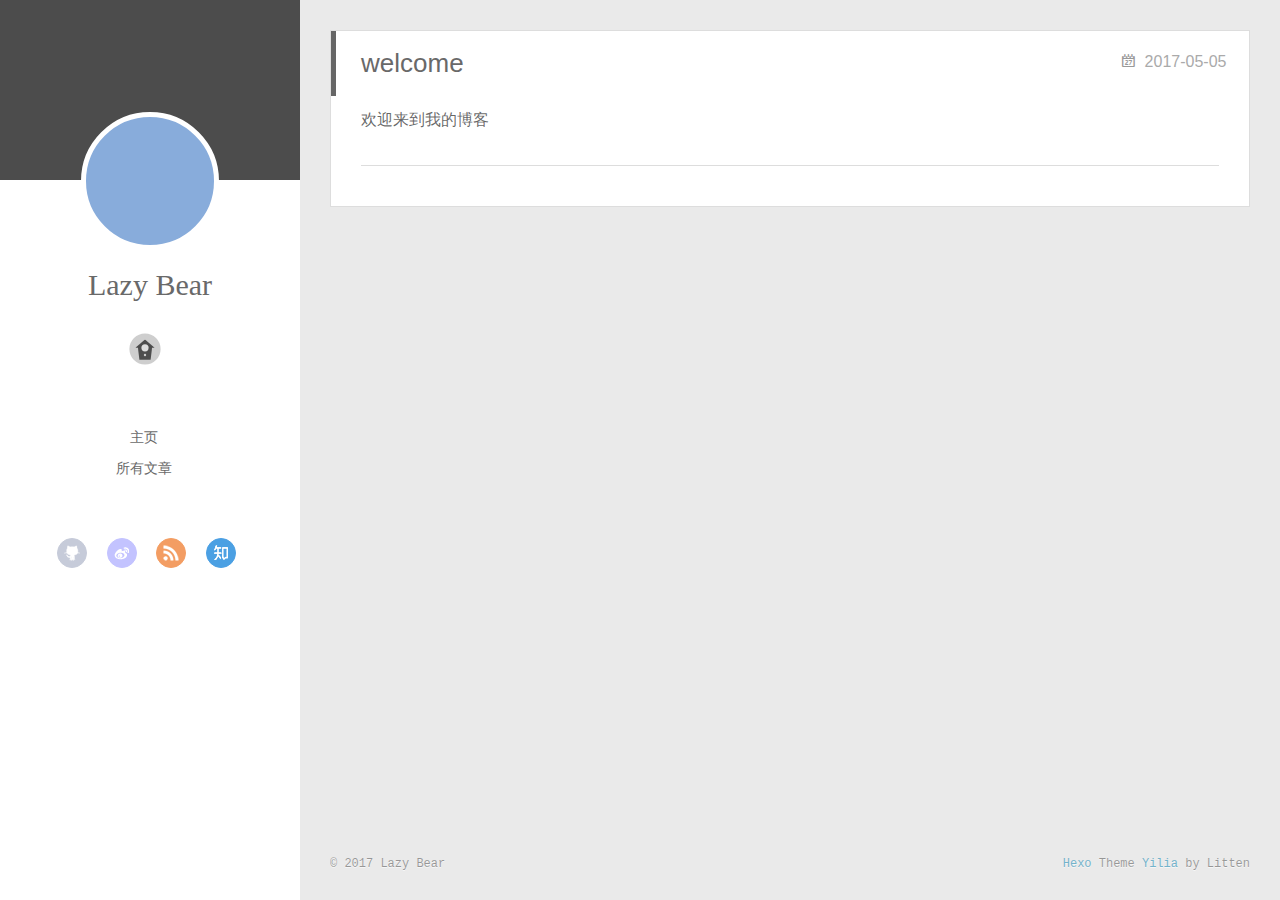
==== commit b40f2484: "Site updated: 2017-05-05 11:50:24" ====
--- a/index.html
+++ b/index.html
@@ -194,11 +194,11 @@
 
       <div class="body-wrap">
   
-    <article id="post-hello-world" class="article article-type-post" itemscope itemprop="blogPost">
+    <article id="post-welcome" class="article article-type-post" itemscope itemprop="blogPost">
   
     <div class="article-meta">
-      <a href="/2016/08/22/hello-world/" class="article-date">
-  	<time datetime="2016-08-22T09:55:24.787Z" itemprop="datePublished">2016-08-22</time>
+      <a href="/2017/05/05/welcome/" class="article-date">
+  	<time datetime="2017-05-05T03:22:21.000Z" itemprop="datePublished">2017-05-05</time>
 </a>
     </div>
   
@@ -211,7 +211,7 @@
         
   
     <h1 itemprop="name">
-      <a class="article-title" href="/2016/08/22/hello-world/">Hello World</a>
+      <a class="article-title" href="/2017/05/05/welcome/">welcome</a>
     </h1>
   
 
@@ -220,15 +220,7 @@
     
     <div class="article-entry" itemprop="articleBody">
       
-        <p>Welcome to <a href="https://hexo.io/" target="_blank" rel="external">Hexo</a>! This is your very first post. Check <a href="https://hexo.io/docs/" target="_blank" rel="external">documentation</a> for more info. If you get any problems when using Hexo, you can find the answer in <a href="https://hexo.io/docs/troubleshooting.html" target="_blank" rel="external">troubleshooting</a> or you can ask me on <a href="https://github.com/hexojs/hexo/issues" target="_blank" rel="external">GitHub</a>.</p>
-<h2 id="Quick-Start"><a href="#Quick-Start" class="headerlink" title="Quick Start"></a>Quick Start</h2><h3 id="Create-a-new-post"><a href="#Create-a-new-post" class="headerlink" title="Create a new post"></a>Create a new post</h3><figure class="highlight bash"><table><tr><td class="gutter"><pre><div class="line">1</div></pre></td><td class="code"><pre><div class="line">$ hexo new <span class="string">"My New Post"</span></div></pre></td></tr></table></figure>
-<p>More info: <a href="https://hexo.io/docs/writing.html" target="_blank" rel="external">Writing</a></p>
-<h3 id="Run-server"><a href="#Run-server" class="headerlink" title="Run server"></a>Run server</h3><figure class="highlight bash"><table><tr><td class="gutter"><pre><div class="line">1</div></pre></td><td class="code"><pre><div class="line">$ hexo server</div></pre></td></tr></table></figure>
-<p>More info: <a href="https://hexo.io/docs/server.html" target="_blank" rel="external">Server</a></p>
-<h3 id="Generate-static-files"><a href="#Generate-static-files" class="headerlink" title="Generate static files"></a>Generate static files</h3><figure class="highlight bash"><table><tr><td class="gutter"><pre><div class="line">1</div></pre></td><td class="code"><pre><div class="line">$ hexo generate</div></pre></td></tr></table></figure>
-<p>More info: <a href="https://hexo.io/docs/generating.html" target="_blank" rel="external">Generating</a></p>
-<h3 id="Deploy-to-remote-sites"><a href="#Deploy-to-remote-sites" class="headerlink" title="Deploy to remote sites"></a>Deploy to remote sites</h3><figure class="highlight bash"><table><tr><td class="gutter"><pre><div class="line">1</div></pre></td><td class="code"><pre><div class="line">$ hexo deploy</div></pre></td></tr></table></figure>
-<p>More info: <a href="https://hexo.io/docs/deployment.html" target="_blank" rel="external">Deployment</a></p>
+        <p>欢迎来到我的博客</p>
 
       
     </div>
@@ -261,7 +253,7 @@
   <div class="outer">
     <div id="footer-info">
     	<div class="footer-left">
-    		&copy; 2016 Lazy Bear
+    		&copy; 2017 Lazy Bear
     	</div>
       	<div class="footer-right">
       		<a href="http://hexo.io/" target="_blank">Hexo</a>  Theme <a href="https://github.com/litten/hexo-theme-yilia" target="_blank">Yilia</a> by Litten
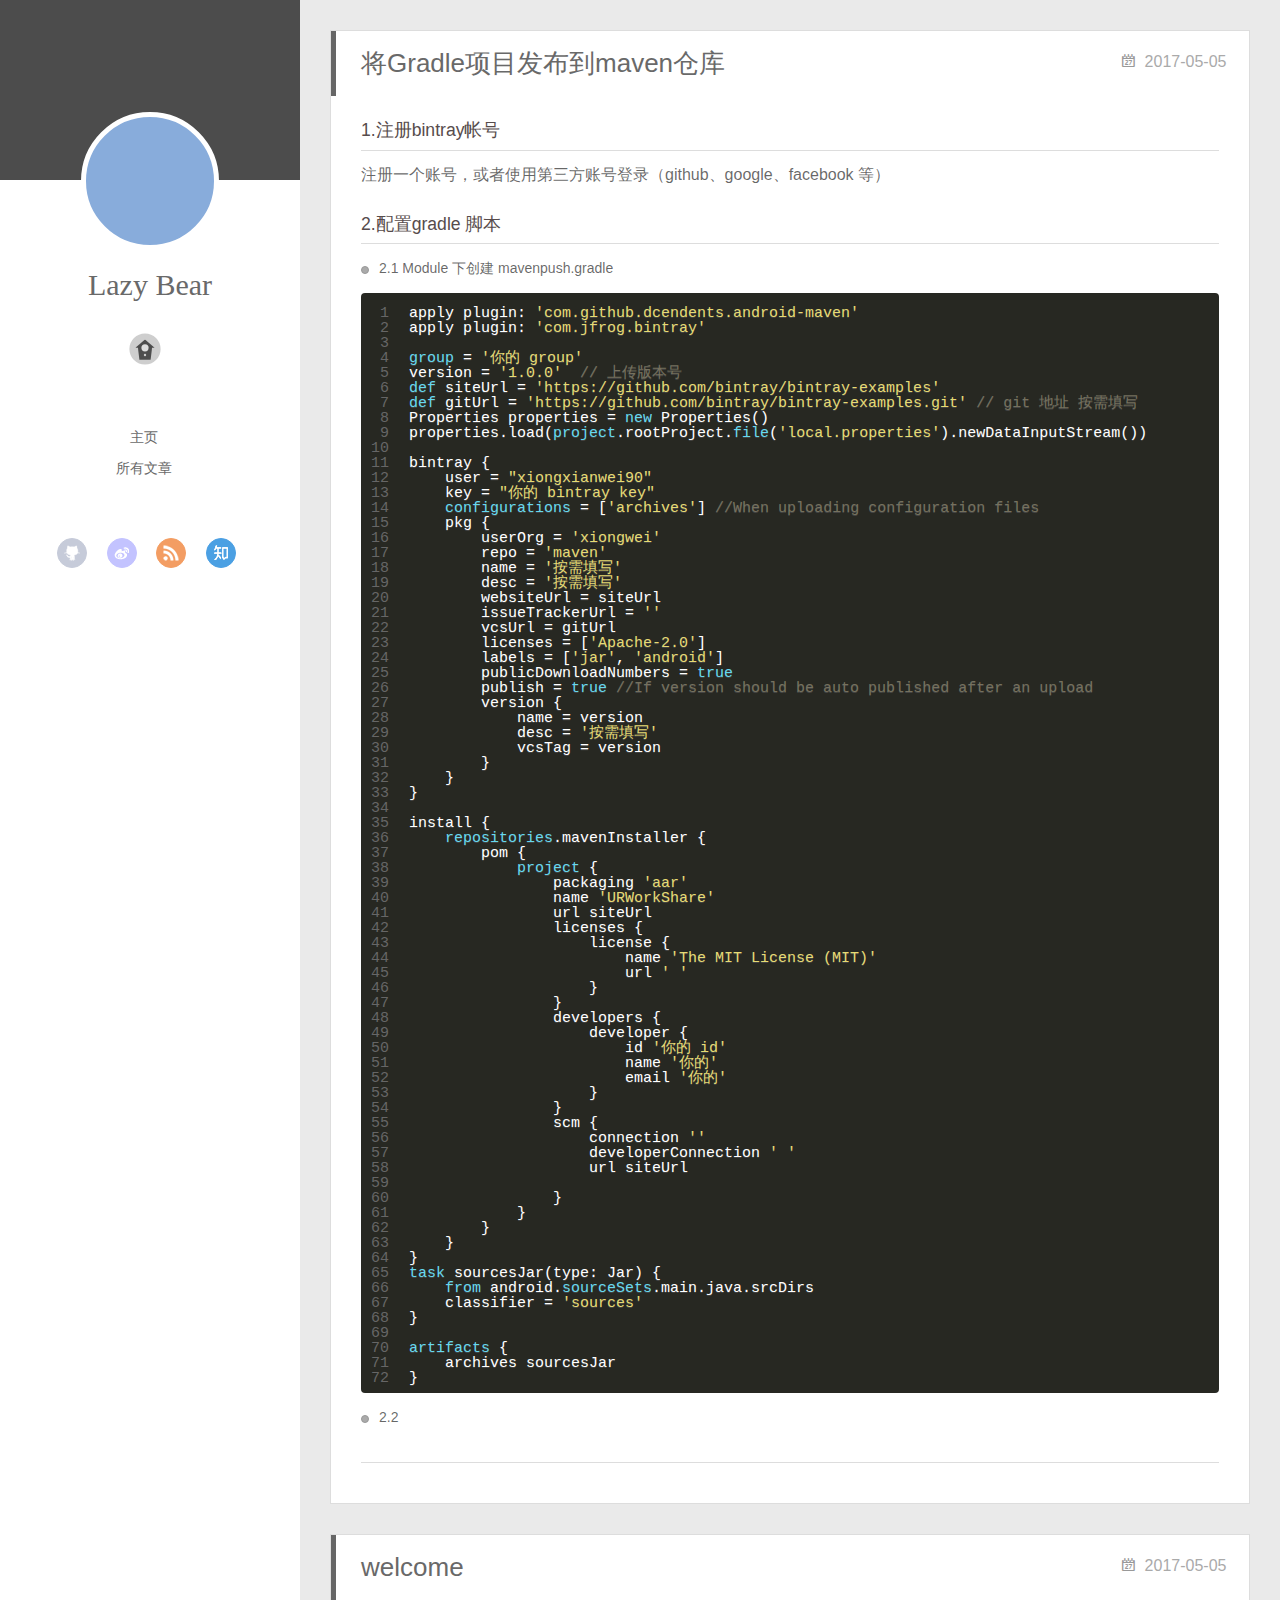
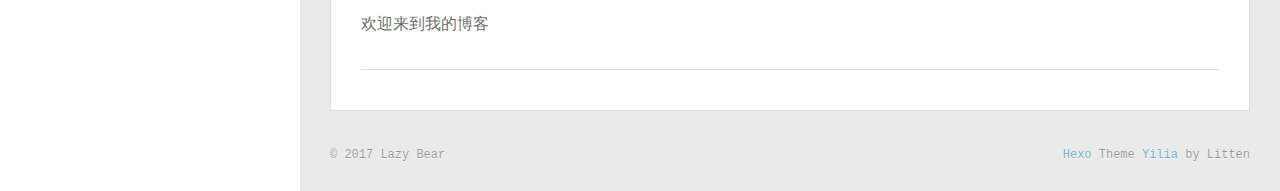
==== commit af121f54: "Site updated: 2017-05-05 14:28:38" ====
--- a/index.html
+++ b/index.html
@@ -8,7 +8,7 @@
   <meta name="viewport" content="width=device-width, initial-scale=1, maximum-scale=1">
   <meta property="og:type" content="website">
 <meta property="og:title" content="Lazy Bear">
-<meta property="og:url" content="http://yoursite.com/index.html">
+<meta property="og:url" content="http://www.lazy-dev.com/index.html">
 <meta property="og:site_name" content="Lazy Bear">
 <meta name="twitter:card" content="summary">
 <meta name="twitter:title" content="Lazy Bear">
@@ -194,6 +194,66 @@
 
       <div class="body-wrap">
   
+    <article id="post-将Gradle项目发布到maven仓库" class="article article-type-post" itemscope itemprop="blogPost">
+  
+    <div class="article-meta">
+      <a href="/2017/05/05/将Gradle项目发布到maven仓库/" class="article-date">
+  	<time datetime="2017-05-05T04:14:26.000Z" itemprop="datePublished">2017-05-05</time>
+</a>
+    </div>
+  
+  <div class="article-inner">
+    
+      <input type="hidden" class="isFancy" />
+    
+    
+      <header class="article-header">
+        
+  
+    <h1 itemprop="name">
+      <a class="article-title" href="/2017/05/05/将Gradle项目发布到maven仓库/">将Gradle项目发布到maven仓库</a>
+    </h1>
+  
+
+      </header>
+      
+    
+    <div class="article-entry" itemprop="articleBody">
+      
+        <h3 id="1-注册bintray帐号"><a href="#1-注册bintray帐号" class="headerlink" title="1.注册bintray帐号"></a>1.注册bintray帐号</h3><p>注册一个账号，或者使用第三方账号登录（github、google、facebook 等）</p>
+<h3 id="2-配置gradle-脚本"><a href="#2-配置gradle-脚本" class="headerlink" title="2.配置gradle 脚本"></a>2.配置gradle 脚本</h3><ul>
+<li><p>2.1 Module 下创建 mavenpush.gradle</p>
+<figure class="highlight gradle"><table><tr><td class="gutter"><pre><div class="line">1</div><div class="line">2</div><div class="line">3</div><div class="line">4</div><div class="line">5</div><div class="line">6</div><div class="line">7</div><div class="line">8</div><div class="line">9</div><div class="line">10</div><div class="line">11</div><div class="line">12</div><div class="line">13</div><div class="line">14</div><div class="line">15</div><div class="line">16</div><div class="line">17</div><div class="line">18</div><div class="line">19</div><div class="line">20</div><div class="line">21</div><div class="line">22</div><div class="line">23</div><div class="line">24</div><div class="line">25</div><div class="line">26</div><div class="line">27</div><div class="line">28</div><div class="line">29</div><div class="line">30</div><div class="line">31</div><div class="line">32</div><div class="line">33</div><div class="line">34</div><div class="line">35</div><div class="line">36</div><div class="line">37</div><div class="line">38</div><div class="line">39</div><div class="line">40</div><div class="line">41</div><div class="line">42</div><div class="line">43</div><div class="line">44</div><div class="line">45</div><div class="line">46</div><div class="line">47</div><div class="line">48</div><div class="line">49</div><div class="line">50</div><div class="line">51</div><div class="line">52</div><div class="line">53</div><div class="line">54</div><div class="line">55</div><div class="line">56</div><div class="line">57</div><div class="line">58</div><div class="line">59</div><div class="line">60</div><div class="line">61</div><div class="line">62</div><div class="line">63</div><div class="line">64</div><div class="line">65</div><div class="line">66</div><div class="line">67</div><div class="line">68</div><div class="line">69</div><div class="line">70</div><div class="line">71</div><div class="line">72</div></pre></td><td class="code"><pre><div class="line">apply plugin: <span class="string">'com.github.dcendents.android-maven'</span></div><div class="line">apply plugin: <span class="string">'com.jfrog.bintray'</span></div><div class="line"></div><div class="line"><span class="keyword">group</span> = <span class="string">'你的 group'</span></div><div class="line">version = <span class="string">'1.0.0'</span>  <span class="comment">// 上传版本号</span></div><div class="line"><span class="keyword">def</span> siteUrl = <span class="string">'https://github.com/bintray/bintray-examples'</span></div><div class="line"><span class="keyword">def</span> gitUrl = <span class="string">'https://github.com/bintray/bintray-examples.git'</span> <span class="comment">// git 地址 按需填写</span></div><div class="line">Properties properties = <span class="keyword">new</span> Properties()</div><div class="line">properties.load(<span class="keyword">project</span>.rootProject.<span class="keyword">file</span>(<span class="string">'local.properties'</span>).newDataInputStream())</div><div class="line"></div><div class="line">bintray &#123;</div><div class="line">    user = <span class="string">"xiongxianwei90"</span></div><div class="line">    key = <span class="string">"你的 bintray key"</span></div><div class="line">    <span class="keyword">configurations</span> = [<span class="string">'archives'</span>] <span class="comment">//When uploading configuration files</span></div><div class="line">    pkg &#123;</div><div class="line">        userOrg = <span class="string">'xiongwei'</span></div><div class="line">        repo = <span class="string">'maven'</span></div><div class="line">        name = <span class="string">'按需填写'</span></div><div class="line">        desc = <span class="string">'按需填写'</span></div><div class="line">        websiteUrl = siteUrl</div><div class="line">        issueTrackerUrl = <span class="string">''</span></div><div class="line">        vcsUrl = gitUrl</div><div class="line">        licenses = [<span class="string">'Apache-2.0'</span>]</div><div class="line">        labels = [<span class="string">'jar'</span>, <span class="string">'android'</span>]</div><div class="line">        publicDownloadNumbers = <span class="keyword">true</span></div><div class="line">        publish = <span class="keyword">true</span> <span class="comment">//If version should be auto published after an upload</span></div><div class="line">        version &#123;</div><div class="line">            name = version</div><div class="line">            desc = <span class="string">'按需填写'</span></div><div class="line">            vcsTag = version</div><div class="line">        &#125;</div><div class="line">    &#125;</div><div class="line">&#125;</div><div class="line"></div><div class="line">install &#123;</div><div class="line">    <span class="keyword">repositories</span>.mavenInstaller &#123;</div><div class="line">        pom &#123;</div><div class="line">            <span class="keyword">project</span> &#123;</div><div class="line">                packaging <span class="string">'aar'</span></div><div class="line">                name <span class="string">'URWorkShare'</span></div><div class="line">                url siteUrl</div><div class="line">                licenses &#123;</div><div class="line">                    license &#123;</div><div class="line">                        name <span class="string">'The MIT License (MIT)'</span></div><div class="line">                        url <span class="string">' '</span></div><div class="line">                    &#125;</div><div class="line">                &#125;</div><div class="line">                developers &#123;</div><div class="line">                    developer &#123;</div><div class="line">                        id <span class="string">'你的 id'</span></div><div class="line">                        name <span class="string">'你的'</span></div><div class="line">                        email <span class="string">'你的'</span></div><div class="line">                    &#125;</div><div class="line">                &#125;</div><div class="line">                scm &#123;</div><div class="line">                    connection <span class="string">''</span></div><div class="line">                    developerConnection <span class="string">' '</span></div><div class="line">                    url siteUrl</div><div class="line"></div><div class="line">                &#125;</div><div class="line">            &#125;</div><div class="line">        &#125;</div><div class="line">    &#125;</div><div class="line">&#125;</div><div class="line"><span class="keyword">task</span> sourcesJar(type: Jar) &#123;</div><div class="line">    <span class="keyword">from</span> android.<span class="keyword">sourceSets</span>.main.java.srcDirs</div><div class="line">    classifier = <span class="string">'sources'</span></div><div class="line">&#125;</div><div class="line"></div><div class="line"><span class="keyword">artifacts</span> &#123;</div><div class="line">    archives sourcesJar</div><div class="line">&#125;</div></pre></td></tr></table></figure>
+</li>
+<li><p>2.2 </p>
+</li>
+</ul>
+
+      
+    </div>
+    
+    <div class="article-info article-info-index">
+      
+      
+      
+
+      
+      <div class="clearfix"></div>
+    </div>
+    
+  </div>
+  
+</article>
+
+
+
+
+
+
+
+
+
+  
     <article id="post-welcome" class="article article-type-post" itemscope itemprop="blogPost">
   
     <div class="article-meta">
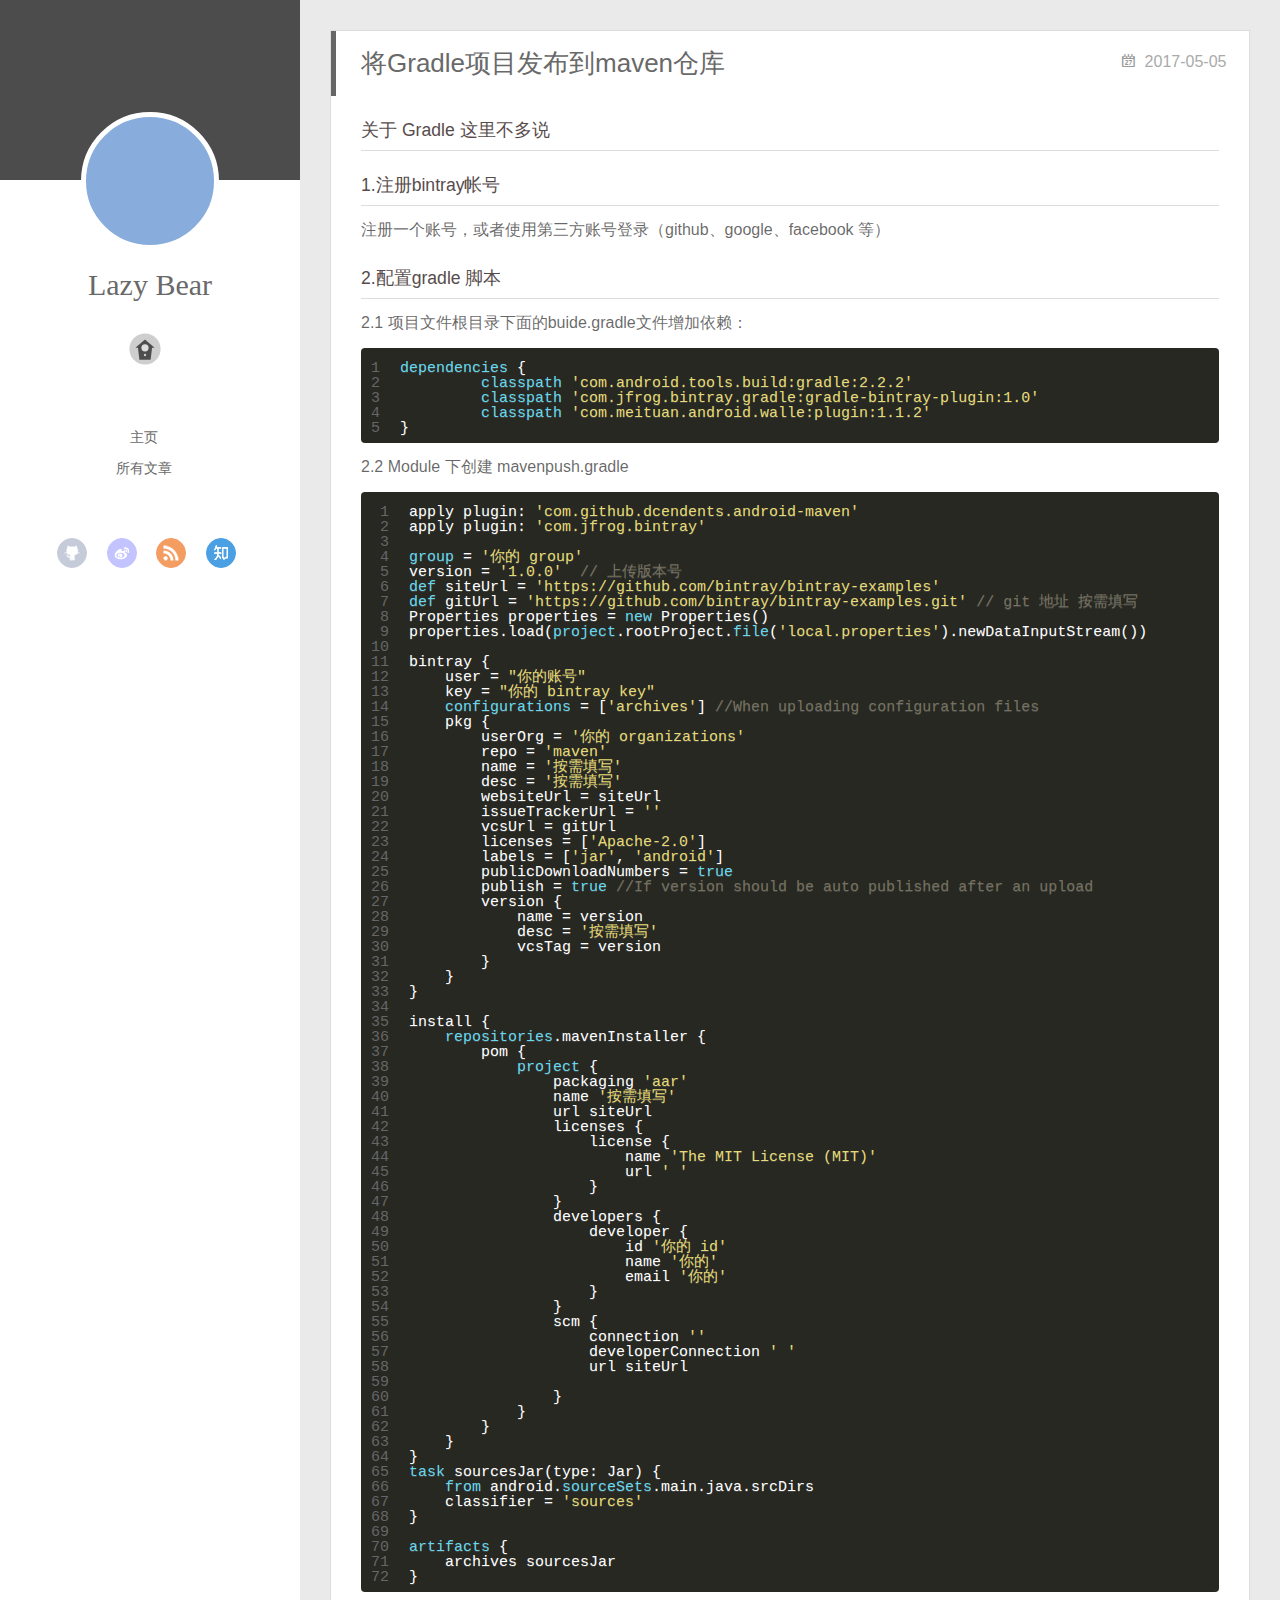
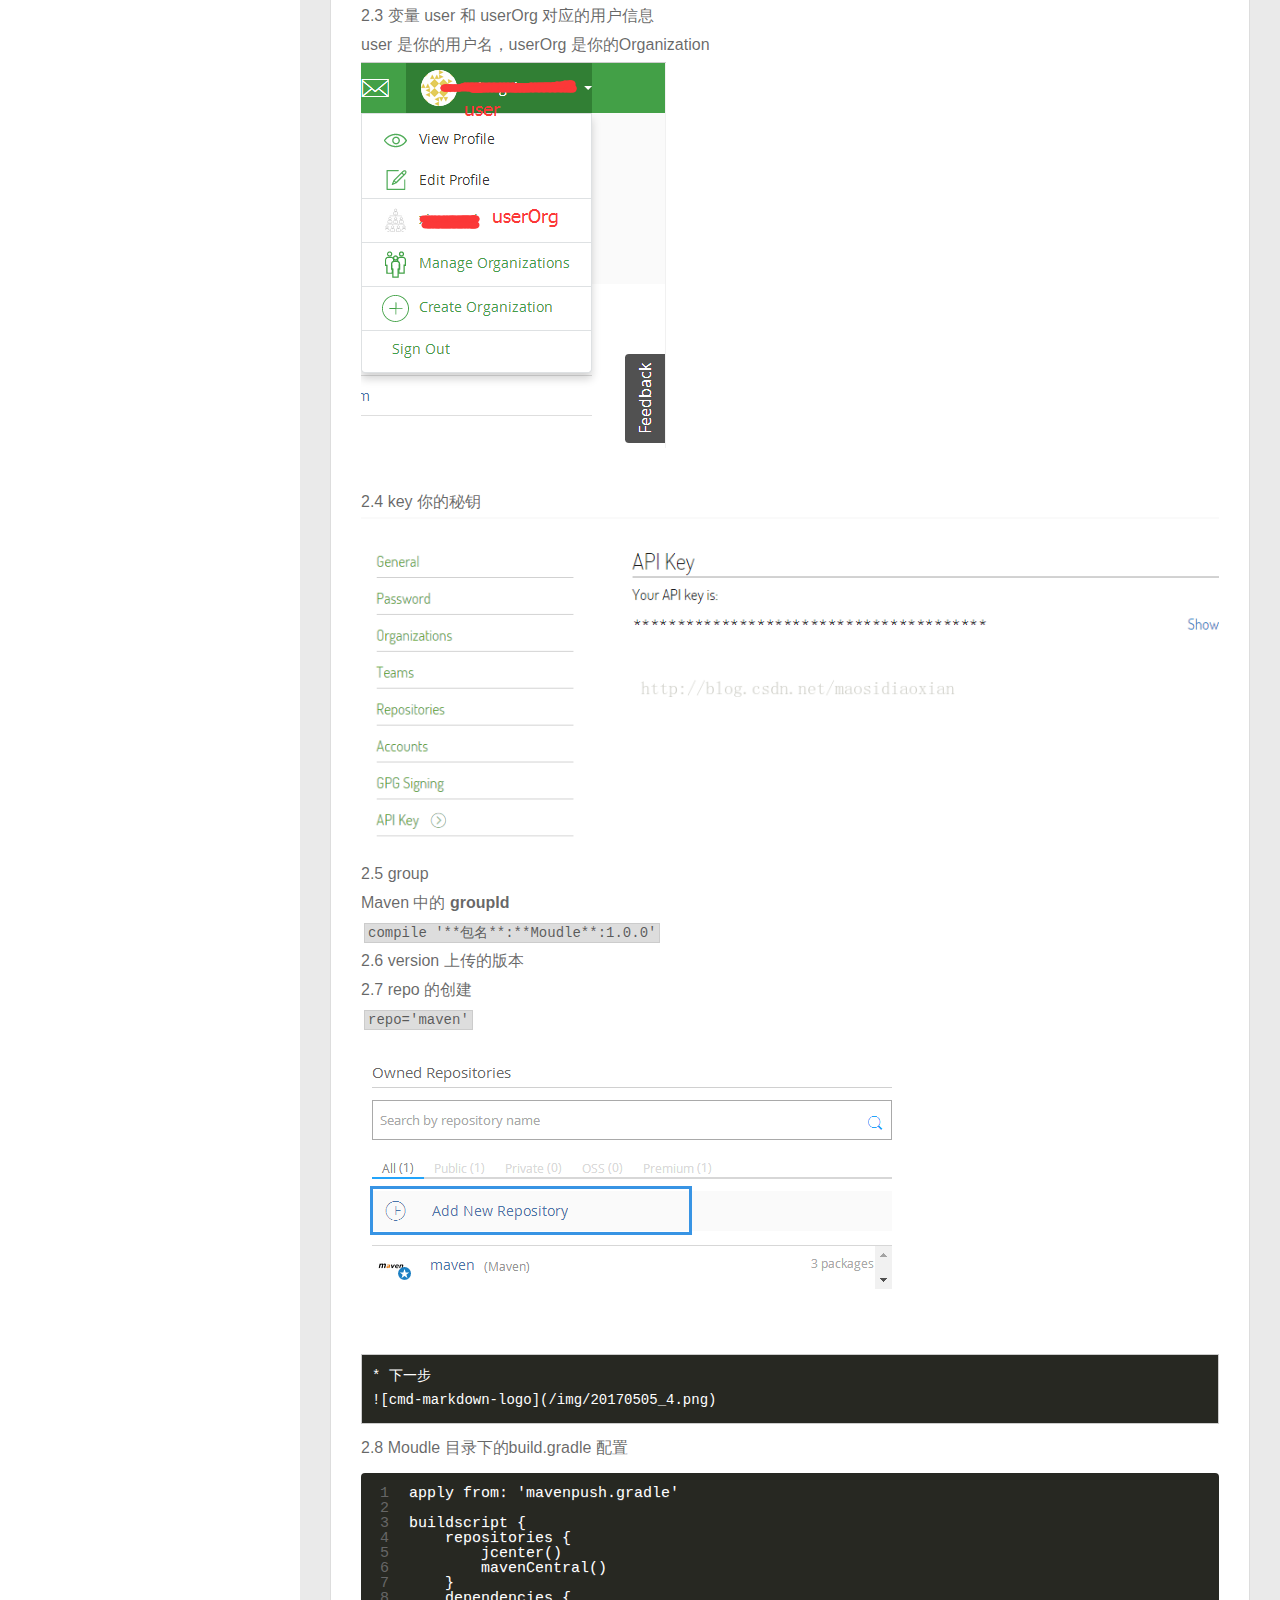
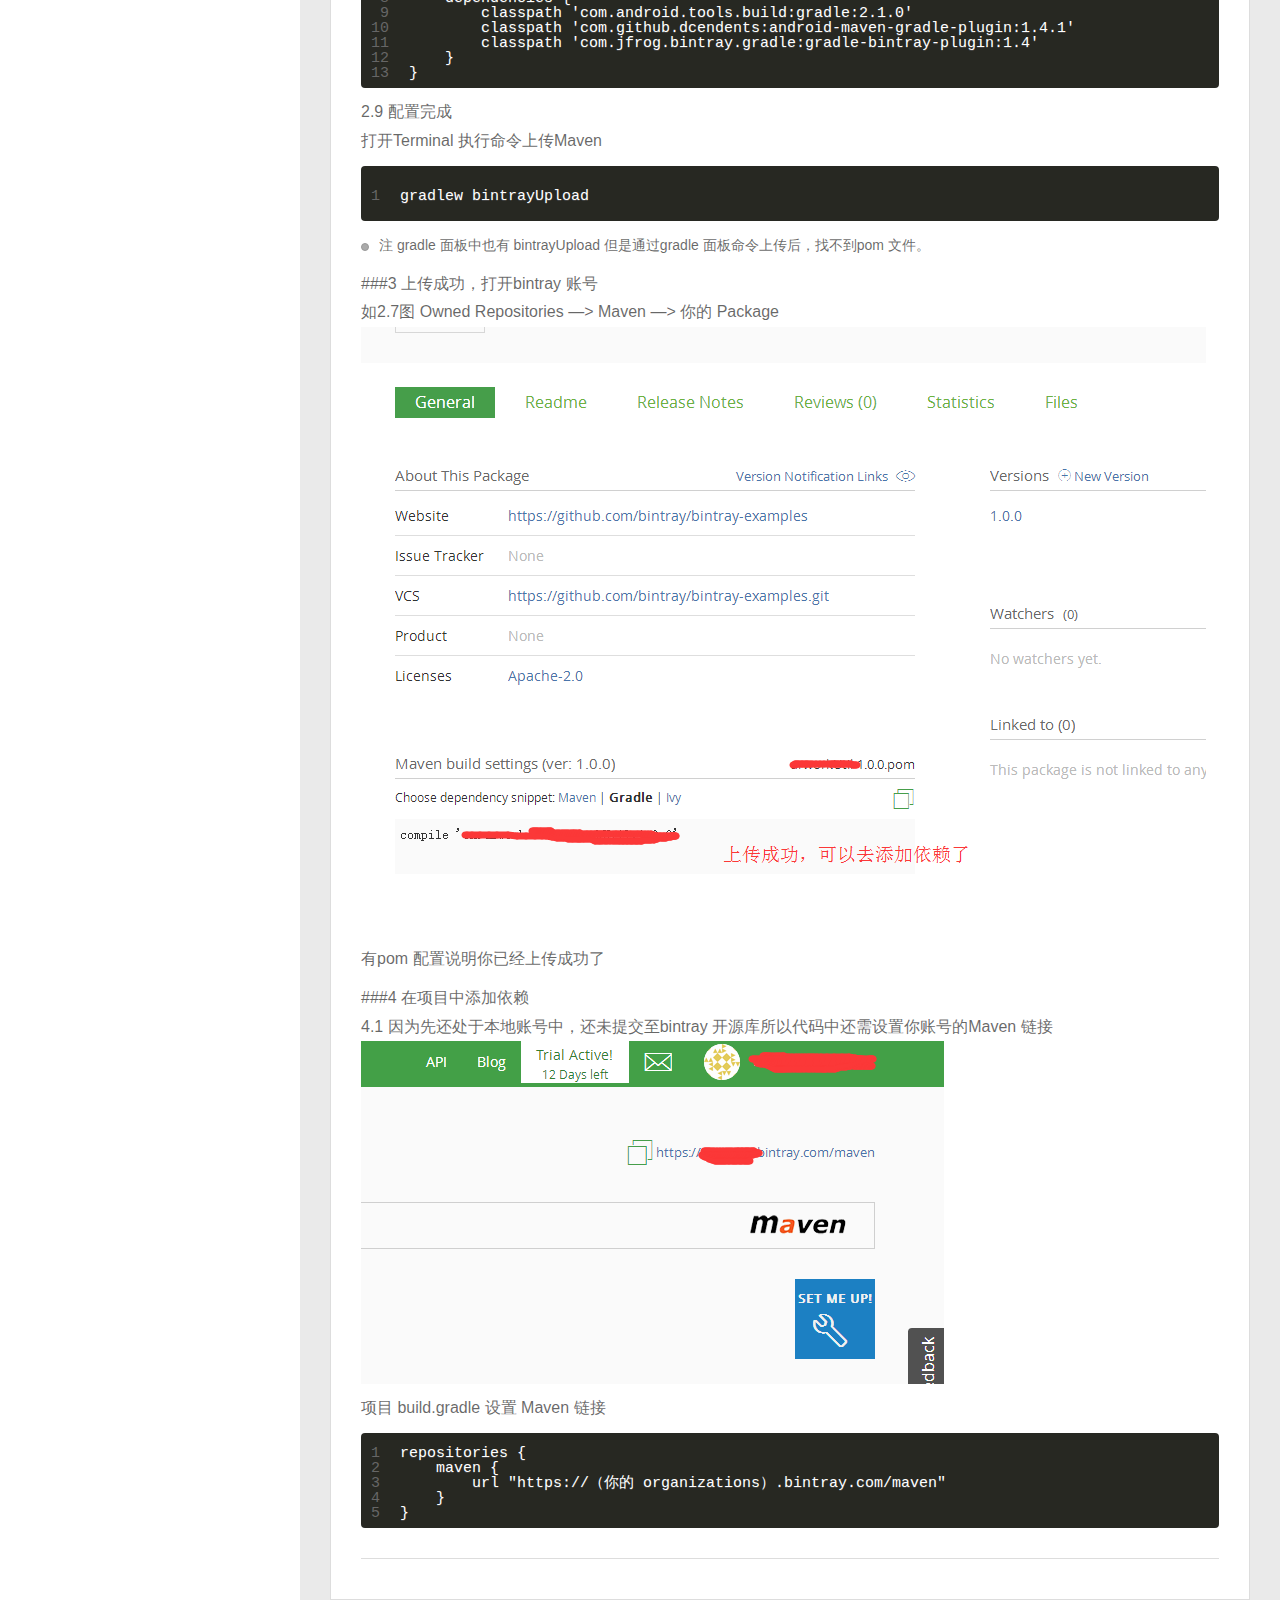
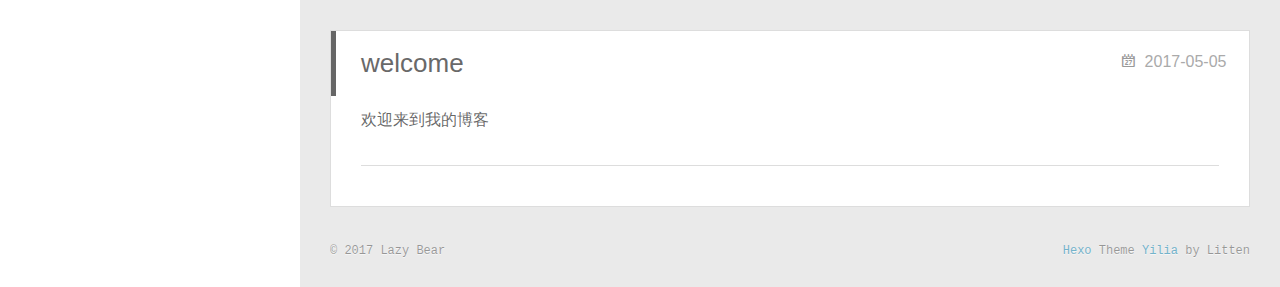
==== commit c35ee7d9: "Site updated: 2017-05-05 16:43:21" ====
--- a/index.html
+++ b/index.html
@@ -220,14 +220,21 @@
     
     <div class="article-entry" itemprop="articleBody">
       
-        <h3 id="1-注册bintray帐号"><a href="#1-注册bintray帐号" class="headerlink" title="1.注册bintray帐号"></a>1.注册bintray帐号</h3><p>注册一个账号，或者使用第三方账号登录（github、google、facebook 等）</p>
-<h3 id="2-配置gradle-脚本"><a href="#2-配置gradle-脚本" class="headerlink" title="2.配置gradle 脚本"></a>2.配置gradle 脚本</h3><ul>
-<li><p>2.1 Module 下创建 mavenpush.gradle</p>
-<figure class="highlight gradle"><table><tr><td class="gutter"><pre><div class="line">1</div><div class="line">2</div><div class="line">3</div><div class="line">4</div><div class="line">5</div><div class="line">6</div><div class="line">7</div><div class="line">8</div><div class="line">9</div><div class="line">10</div><div class="line">11</div><div class="line">12</div><div class="line">13</div><div class="line">14</div><div class="line">15</div><div class="line">16</div><div class="line">17</div><div class="line">18</div><div class="line">19</div><div class="line">20</div><div class="line">21</div><div class="line">22</div><div class="line">23</div><div class="line">24</div><div class="line">25</div><div class="line">26</div><div class="line">27</div><div class="line">28</div><div class="line">29</div><div class="line">30</div><div class="line">31</div><div class="line">32</div><div class="line">33</div><div class="line">34</div><div class="line">35</div><div class="line">36</div><div class="line">37</div><div class="line">38</div><div class="line">39</div><div class="line">40</div><div class="line">41</div><div class="line">42</div><div class="line">43</div><div class="line">44</div><div class="line">45</div><div class="line">46</div><div class="line">47</div><div class="line">48</div><div class="line">49</div><div class="line">50</div><div class="line">51</div><div class="line">52</div><div class="line">53</div><div class="line">54</div><div class="line">55</div><div class="line">56</div><div class="line">57</div><div class="line">58</div><div class="line">59</div><div class="line">60</div><div class="line">61</div><div class="line">62</div><div class="line">63</div><div class="line">64</div><div class="line">65</div><div class="line">66</div><div class="line">67</div><div class="line">68</div><div class="line">69</div><div class="line">70</div><div class="line">71</div><div class="line">72</div></pre></td><td class="code"><pre><div class="line">apply plugin: <span class="string">'com.github.dcendents.android-maven'</span></div><div class="line">apply plugin: <span class="string">'com.jfrog.bintray'</span></div><div class="line"></div><div class="line"><span class="keyword">group</span> = <span class="string">'你的 group'</span></div><div class="line">version = <span class="string">'1.0.0'</span>  <span class="comment">// 上传版本号</span></div><div class="line"><span class="keyword">def</span> siteUrl = <span class="string">'https://github.com/bintray/bintray-examples'</span></div><div class="line"><span class="keyword">def</span> gitUrl = <span class="string">'https://github.com/bintray/bintray-examples.git'</span> <span class="comment">// git 地址 按需填写</span></div><div class="line">Properties properties = <span class="keyword">new</span> Properties()</div><div class="line">properties.load(<span class="keyword">project</span>.rootProject.<span class="keyword">file</span>(<span class="string">'local.properties'</span>).newDataInputStream())</div><div class="line"></div><div class="line">bintray &#123;</div><div class="line">    user = <span class="string">"xiongxianwei90"</span></div><div class="line">    key = <span class="string">"你的 bintray key"</span></div><div class="line">    <span class="keyword">configurations</span> = [<span class="string">'archives'</span>] <span class="comment">//When uploading configuration files</span></div><div class="line">    pkg &#123;</div><div class="line">        userOrg = <span class="string">'xiongwei'</span></div><div class="line">        repo = <span class="string">'maven'</span></div><div class="line">        name = <span class="string">'按需填写'</span></div><div class="line">        desc = <span class="string">'按需填写'</span></div><div class="line">        websiteUrl = siteUrl</div><div class="line">        issueTrackerUrl = <span class="string">''</span></div><div class="line">        vcsUrl = gitUrl</div><div class="line">        licenses = [<span class="string">'Apache-2.0'</span>]</div><div class="line">        labels = [<span class="string">'jar'</span>, <span class="string">'android'</span>]</div><div class="line">        publicDownloadNumbers = <span class="keyword">true</span></div><div class="line">        publish = <span class="keyword">true</span> <span class="comment">//If version should be auto published after an upload</span></div><div class="line">        version &#123;</div><div class="line">            name = version</div><div class="line">            desc = <span class="string">'按需填写'</span></div><div class="line">            vcsTag = version</div><div class="line">        &#125;</div><div class="line">    &#125;</div><div class="line">&#125;</div><div class="line"></div><div class="line">install &#123;</div><div class="line">    <span class="keyword">repositories</span>.mavenInstaller &#123;</div><div class="line">        pom &#123;</div><div class="line">            <span class="keyword">project</span> &#123;</div><div class="line">                packaging <span class="string">'aar'</span></div><div class="line">                name <span class="string">'URWorkShare'</span></div><div class="line">                url siteUrl</div><div class="line">                licenses &#123;</div><div class="line">                    license &#123;</div><div class="line">                        name <span class="string">'The MIT License (MIT)'</span></div><div class="line">                        url <span class="string">' '</span></div><div class="line">                    &#125;</div><div class="line">                &#125;</div><div class="line">                developers &#123;</div><div class="line">                    developer &#123;</div><div class="line">                        id <span class="string">'你的 id'</span></div><div class="line">                        name <span class="string">'你的'</span></div><div class="line">                        email <span class="string">'你的'</span></div><div class="line">                    &#125;</div><div class="line">                &#125;</div><div class="line">                scm &#123;</div><div class="line">                    connection <span class="string">''</span></div><div class="line">                    developerConnection <span class="string">' '</span></div><div class="line">                    url siteUrl</div><div class="line"></div><div class="line">                &#125;</div><div class="line">            &#125;</div><div class="line">        &#125;</div><div class="line">    &#125;</div><div class="line">&#125;</div><div class="line"><span class="keyword">task</span> sourcesJar(type: Jar) &#123;</div><div class="line">    <span class="keyword">from</span> android.<span class="keyword">sourceSets</span>.main.java.srcDirs</div><div class="line">    classifier = <span class="string">'sources'</span></div><div class="line">&#125;</div><div class="line"></div><div class="line"><span class="keyword">artifacts</span> &#123;</div><div class="line">    archives sourcesJar</div><div class="line">&#125;</div></pre></td></tr></table></figure>
-</li>
-<li><p>2.2 </p>
-</li>
+        <h3 id="关于-Gradle-这里不多说"><a href="#关于-Gradle-这里不多说" class="headerlink" title="关于 Gradle 这里不多说"></a>关于 Gradle 这里不多说</h3><h3 id="1-注册bintray帐号"><a href="#1-注册bintray帐号" class="headerlink" title="1.注册bintray帐号"></a>1.注册bintray帐号</h3><p>注册一个账号，或者使用第三方账号登录（github、google、facebook 等）</p>
+<h3 id="2-配置gradle-脚本"><a href="#2-配置gradle-脚本" class="headerlink" title="2.配置gradle 脚本"></a>2.配置gradle 脚本</h3><p> 2.1 项目文件根目录下面的buide.gradle文件增加依赖：<br> <figure class="highlight gradle"><table><tr><td class="gutter"><pre><div class="line">1</div><div class="line">2</div><div class="line">3</div><div class="line">4</div><div class="line">5</div></pre></td><td class="code"><pre><div class="line"><span class="keyword">dependencies</span> &#123;</div><div class="line">         <span class="keyword">classpath</span> <span class="string">'com.android.tools.build:gradle:2.2.2'</span></div><div class="line">         <span class="keyword">classpath</span> <span class="string">'com.jfrog.bintray.gradle:gradle-bintray-plugin:1.0'</span></div><div class="line">         <span class="keyword">classpath</span> <span class="string">'com.meituan.android.walle:plugin:1.1.2'</span></div><div class="line">&#125;</div></pre></td></tr></table></figure></p>
+<p> 2.2 Module 下创建 mavenpush.gradle<br><figure class="highlight gradle"><table><tr><td class="gutter"><pre><div class="line">1</div><div class="line">2</div><div class="line">3</div><div class="line">4</div><div class="line">5</div><div class="line">6</div><div class="line">7</div><div class="line">8</div><div class="line">9</div><div class="line">10</div><div class="line">11</div><div class="line">12</div><div class="line">13</div><div class="line">14</div><div class="line">15</div><div class="line">16</div><div class="line">17</div><div class="line">18</div><div class="line">19</div><div class="line">20</div><div class="line">21</div><div class="line">22</div><div class="line">23</div><div class="line">24</div><div class="line">25</div><div class="line">26</div><div class="line">27</div><div class="line">28</div><div class="line">29</div><div class="line">30</div><div class="line">31</div><div class="line">32</div><div class="line">33</div><div class="line">34</div><div class="line">35</div><div class="line">36</div><div class="line">37</div><div class="line">38</div><div class="line">39</div><div class="line">40</div><div class="line">41</div><div class="line">42</div><div class="line">43</div><div class="line">44</div><div class="line">45</div><div class="line">46</div><div class="line">47</div><div class="line">48</div><div class="line">49</div><div class="line">50</div><div class="line">51</div><div class="line">52</div><div class="line">53</div><div class="line">54</div><div class="line">55</div><div class="line">56</div><div class="line">57</div><div class="line">58</div><div class="line">59</div><div class="line">60</div><div class="line">61</div><div class="line">62</div><div class="line">63</div><div class="line">64</div><div class="line">65</div><div class="line">66</div><div class="line">67</div><div class="line">68</div><div class="line">69</div><div class="line">70</div><div class="line">71</div><div class="line">72</div></pre></td><td class="code"><pre><div class="line">apply plugin: <span class="string">'com.github.dcendents.android-maven'</span></div><div class="line">apply plugin: <span class="string">'com.jfrog.bintray'</span></div><div class="line"></div><div class="line"><span class="keyword">group</span> = <span class="string">'你的 group'</span></div><div class="line">version = <span class="string">'1.0.0'</span>  <span class="comment">// 上传版本号</span></div><div class="line"><span class="keyword">def</span> siteUrl = <span class="string">'https://github.com/bintray/bintray-examples'</span></div><div class="line"><span class="keyword">def</span> gitUrl = <span class="string">'https://github.com/bintray/bintray-examples.git'</span> <span class="comment">// git 地址 按需填写</span></div><div class="line">Properties properties = <span class="keyword">new</span> Properties()</div><div class="line">properties.load(<span class="keyword">project</span>.rootProject.<span class="keyword">file</span>(<span class="string">'local.properties'</span>).newDataInputStream())</div><div class="line"></div><div class="line">bintray &#123;</div><div class="line">    user = <span class="string">"你的账号"</span></div><div class="line">    key = <span class="string">"你的 bintray key"</span></div><div class="line">    <span class="keyword">configurations</span> = [<span class="string">'archives'</span>] <span class="comment">//When uploading configuration files</span></div><div class="line">    pkg &#123;</div><div class="line">        userOrg = <span class="string">'你的 organizations'</span></div><div class="line">        repo = <span class="string">'maven'</span></div><div class="line">        name = <span class="string">'按需填写'</span></div><div class="line">        desc = <span class="string">'按需填写'</span></div><div class="line">        websiteUrl = siteUrl</div><div class="line">        issueTrackerUrl = <span class="string">''</span></div><div class="line">        vcsUrl = gitUrl</div><div class="line">        licenses = [<span class="string">'Apache-2.0'</span>]</div><div class="line">        labels = [<span class="string">'jar'</span>, <span class="string">'android'</span>]</div><div class="line">        publicDownloadNumbers = <span class="keyword">true</span></div><div class="line">        publish = <span class="keyword">true</span> <span class="comment">//If version should be auto published after an upload</span></div><div class="line">        version &#123;</div><div class="line">            name = version</div><div class="line">            desc = <span class="string">'按需填写'</span></div><div class="line">            vcsTag = version</div><div class="line">        &#125;</div><div class="line">    &#125;</div><div class="line">&#125;</div><div class="line"></div><div class="line">install &#123;</div><div class="line">    <span class="keyword">repositories</span>.mavenInstaller &#123;</div><div class="line">        pom &#123;</div><div class="line">            <span class="keyword">project</span> &#123;</div><div class="line">                packaging <span class="string">'aar'</span></div><div class="line">                name <span class="string">'按需填写'</span></div><div class="line">                url siteUrl</div><div class="line">                licenses &#123;</div><div class="line">                    license &#123;</div><div class="line">                        name <span class="string">'The MIT License (MIT)'</span></div><div class="line">                        url <span class="string">' '</span></div><div class="line">                    &#125;</div><div class="line">                &#125;</div><div class="line">                developers &#123;</div><div class="line">                    developer &#123;</div><div class="line">                        id <span class="string">'你的 id'</span></div><div class="line">                        name <span class="string">'你的'</span></div><div class="line">                        email <span class="string">'你的'</span></div><div class="line">                    &#125;</div><div class="line">                &#125;</div><div class="line">                scm &#123;</div><div class="line">                    connection <span class="string">''</span></div><div class="line">                    developerConnection <span class="string">' '</span></div><div class="line">                    url siteUrl</div><div class="line"></div><div class="line">                &#125;</div><div class="line">            &#125;</div><div class="line">        &#125;</div><div class="line">    &#125;</div><div class="line">&#125;</div><div class="line"><span class="keyword">task</span> sourcesJar(type: Jar) &#123;</div><div class="line">    <span class="keyword">from</span> android.<span class="keyword">sourceSets</span>.main.java.srcDirs</div><div class="line">    classifier = <span class="string">'sources'</span></div><div class="line">&#125;</div><div class="line"></div><div class="line"><span class="keyword">artifacts</span> &#123;</div><div class="line">    archives sourcesJar</div><div class="line">&#125;</div></pre></td></tr></table></figure></p>
+<p> 2.3 变量 user 和 userOrg 对应的用户信息<br> user 是你的用户名，userOrg 是你的Organization<br><img src="/img/20170505_1.png" alt="cmd-markdown-logo"></p>
+<p> 2.4 key 你的秘钥<br> <img src="/img/20170505_3.png" alt="cmd-markdown-logo"></p>
+<p> 2.5 group<br>     Maven 中的 <strong>groupId</strong><br>     <code>compile &#39;**包名**:**Moudle**:1.0.0&#39;</code><br> 2.6 version 上传的版本<br> 2.7 repo 的创建<br>    <code>repo=&#39;maven&#39;</code><br>    <img src="/img/20170505_2.png" alt="cmd-markdown-logo">  </p>
+<pre><code>* 下一步  
+![cmd-markdown-logo](/img/20170505_4.png)
+</code></pre><p> 2.8 Moudle 目录下的build.gradle 配置<br> <figure class="highlight plain"><table><tr><td class="gutter"><pre><div class="line">1</div><div class="line">2</div><div class="line">3</div><div class="line">4</div><div class="line">5</div><div class="line">6</div><div class="line">7</div><div class="line">8</div><div class="line">9</div><div class="line">10</div><div class="line">11</div><div class="line">12</div><div class="line">13</div></pre></td><td class="code"><pre><div class="line">apply from: &apos;mavenpush.gradle&apos;</div><div class="line"></div><div class="line">buildscript &#123;</div><div class="line">    repositories &#123;</div><div class="line">        jcenter()</div><div class="line">        mavenCentral()</div><div class="line">    &#125;</div><div class="line">    dependencies &#123;</div><div class="line">        classpath &apos;com.android.tools.build:gradle:2.1.0&apos;</div><div class="line">        classpath &apos;com.github.dcendents:android-maven-gradle-plugin:1.4.1&apos;</div><div class="line">        classpath &apos;com.jfrog.bintray.gradle:gradle-bintray-plugin:1.4&apos;</div><div class="line">    &#125;</div><div class="line">&#125;</div></pre></td></tr></table></figure></p>
+<p> 2.9 配置完成<br>打开Terminal 执行命令上传Maven<br><figure class="highlight plain"><table><tr><td class="gutter"><pre><div class="line">1</div></pre></td><td class="code"><pre><div class="line">gradlew bintrayUpload</div></pre></td></tr></table></figure></p>
+<ul>
+<li>注 gradle 面板中也有 bintrayUpload 但是通过gradle 面板命令上传后，找不到pom 文件。</li>
 </ul>
+<p>###3 上传成功，打开bintray 账号<br>如2.7图 Owned Repositories —&gt; Maven —&gt; 你的 Package<br><img src="/img/20170505_5.png" alt="cmd-markdown-logo"><br>有pom 配置说明你已经上传成功了</p>
+<p>###4 在项目中添加依赖<br>4.1 因为先还处于本地账号中，还未提交至bintray 开源库所以代码中还需设置你账号的Maven 链接<br><img src="/img/20170505_6.png" alt="cmd-markdown-logo"><br>项目 build.gradle 设置 Maven 链接<br><figure class="highlight plain"><table><tr><td class="gutter"><pre><div class="line">1</div><div class="line">2</div><div class="line">3</div><div class="line">4</div><div class="line">5</div></pre></td><td class="code"><pre><div class="line">repositories &#123;</div><div class="line">    maven &#123;</div><div class="line">        url &quot;https://（你的 organizations）.bintray.com/maven&quot;</div><div class="line">    &#125;</div><div class="line">&#125;</div></pre></td></tr></table></figure></p>
 
       
     </div>
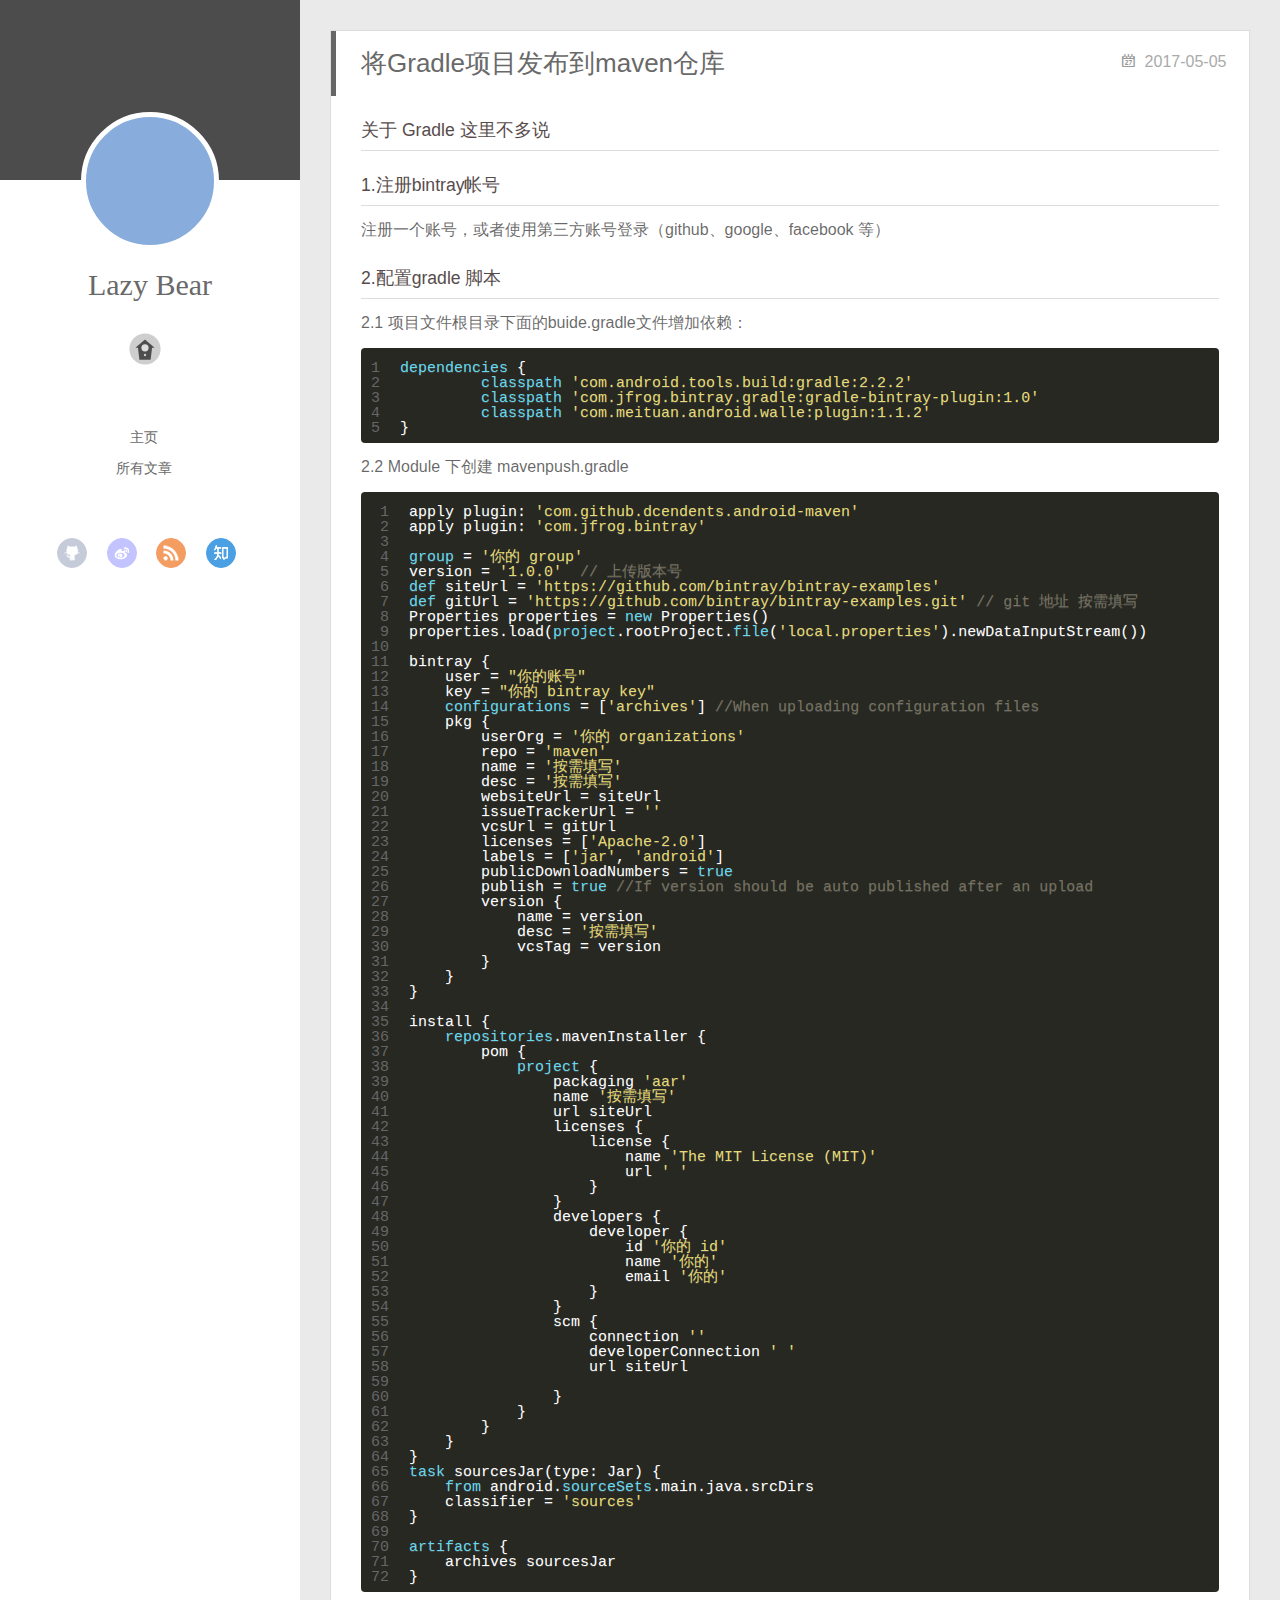
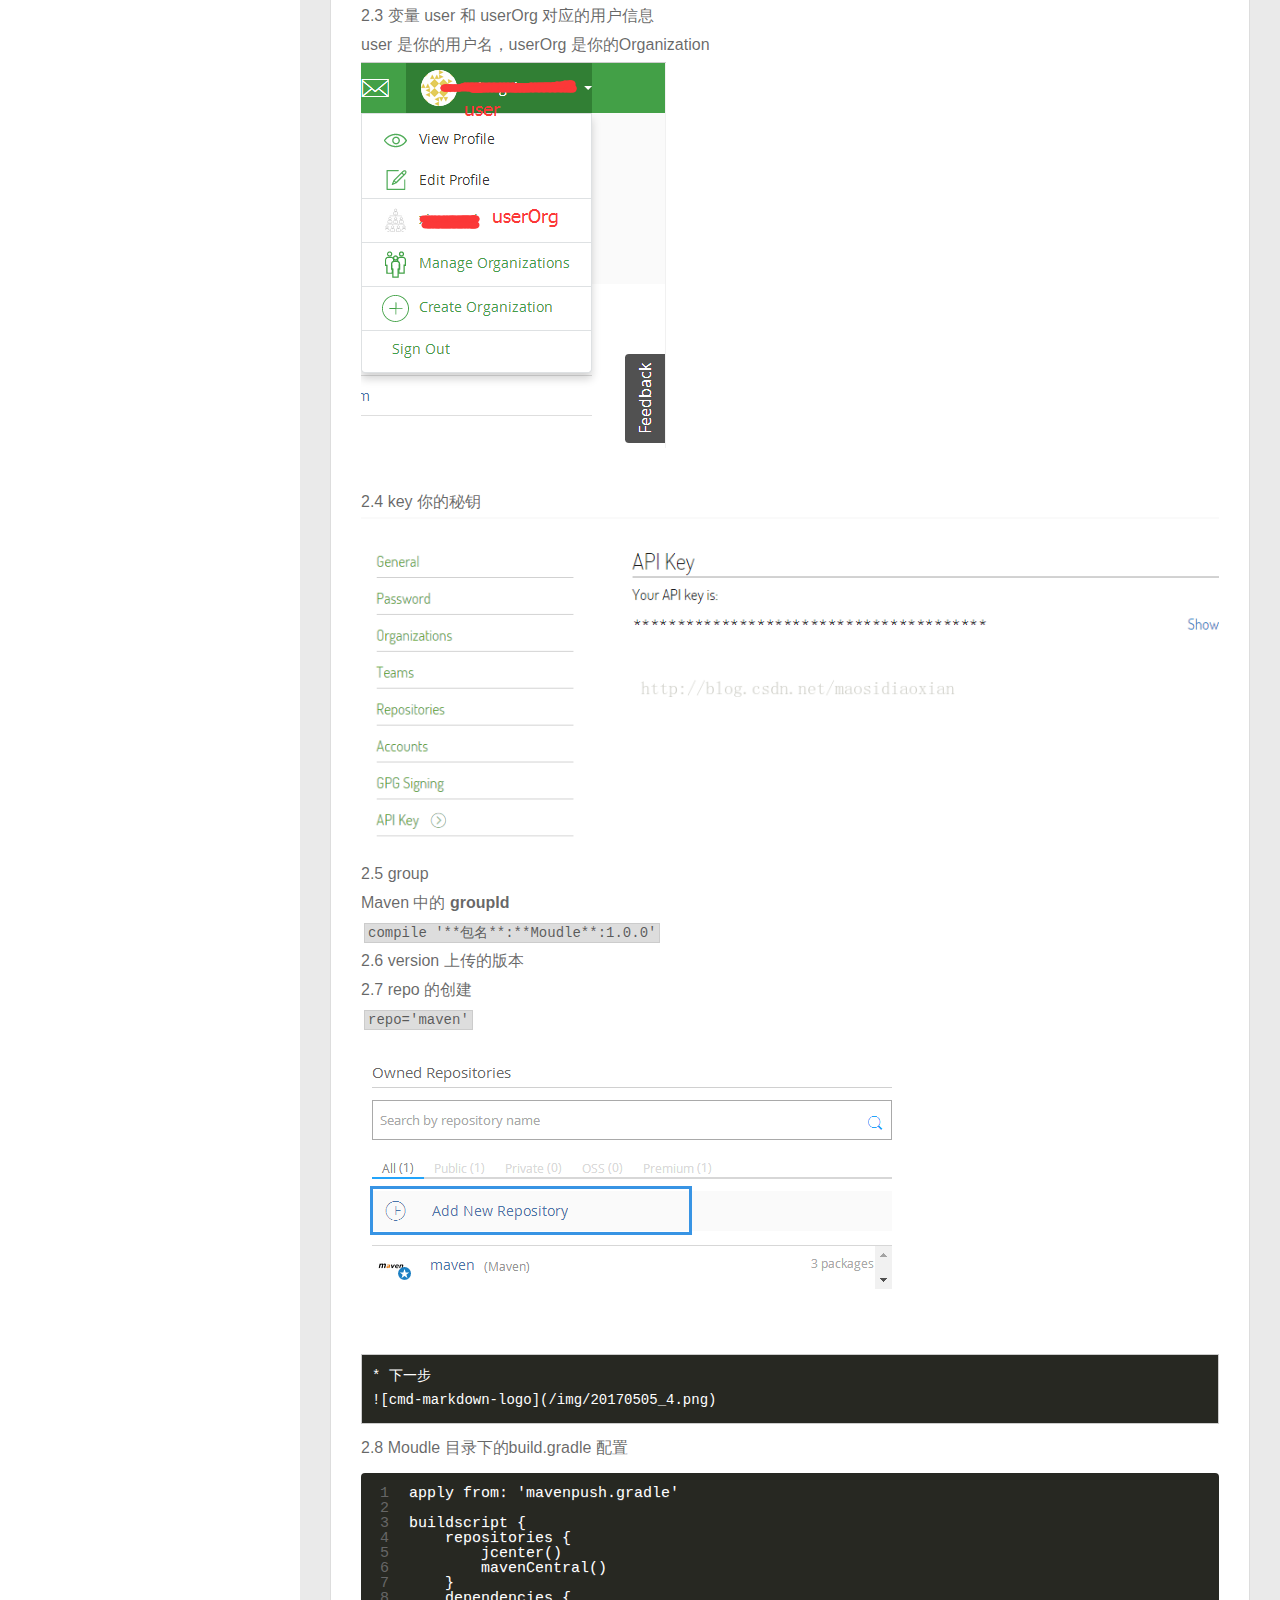
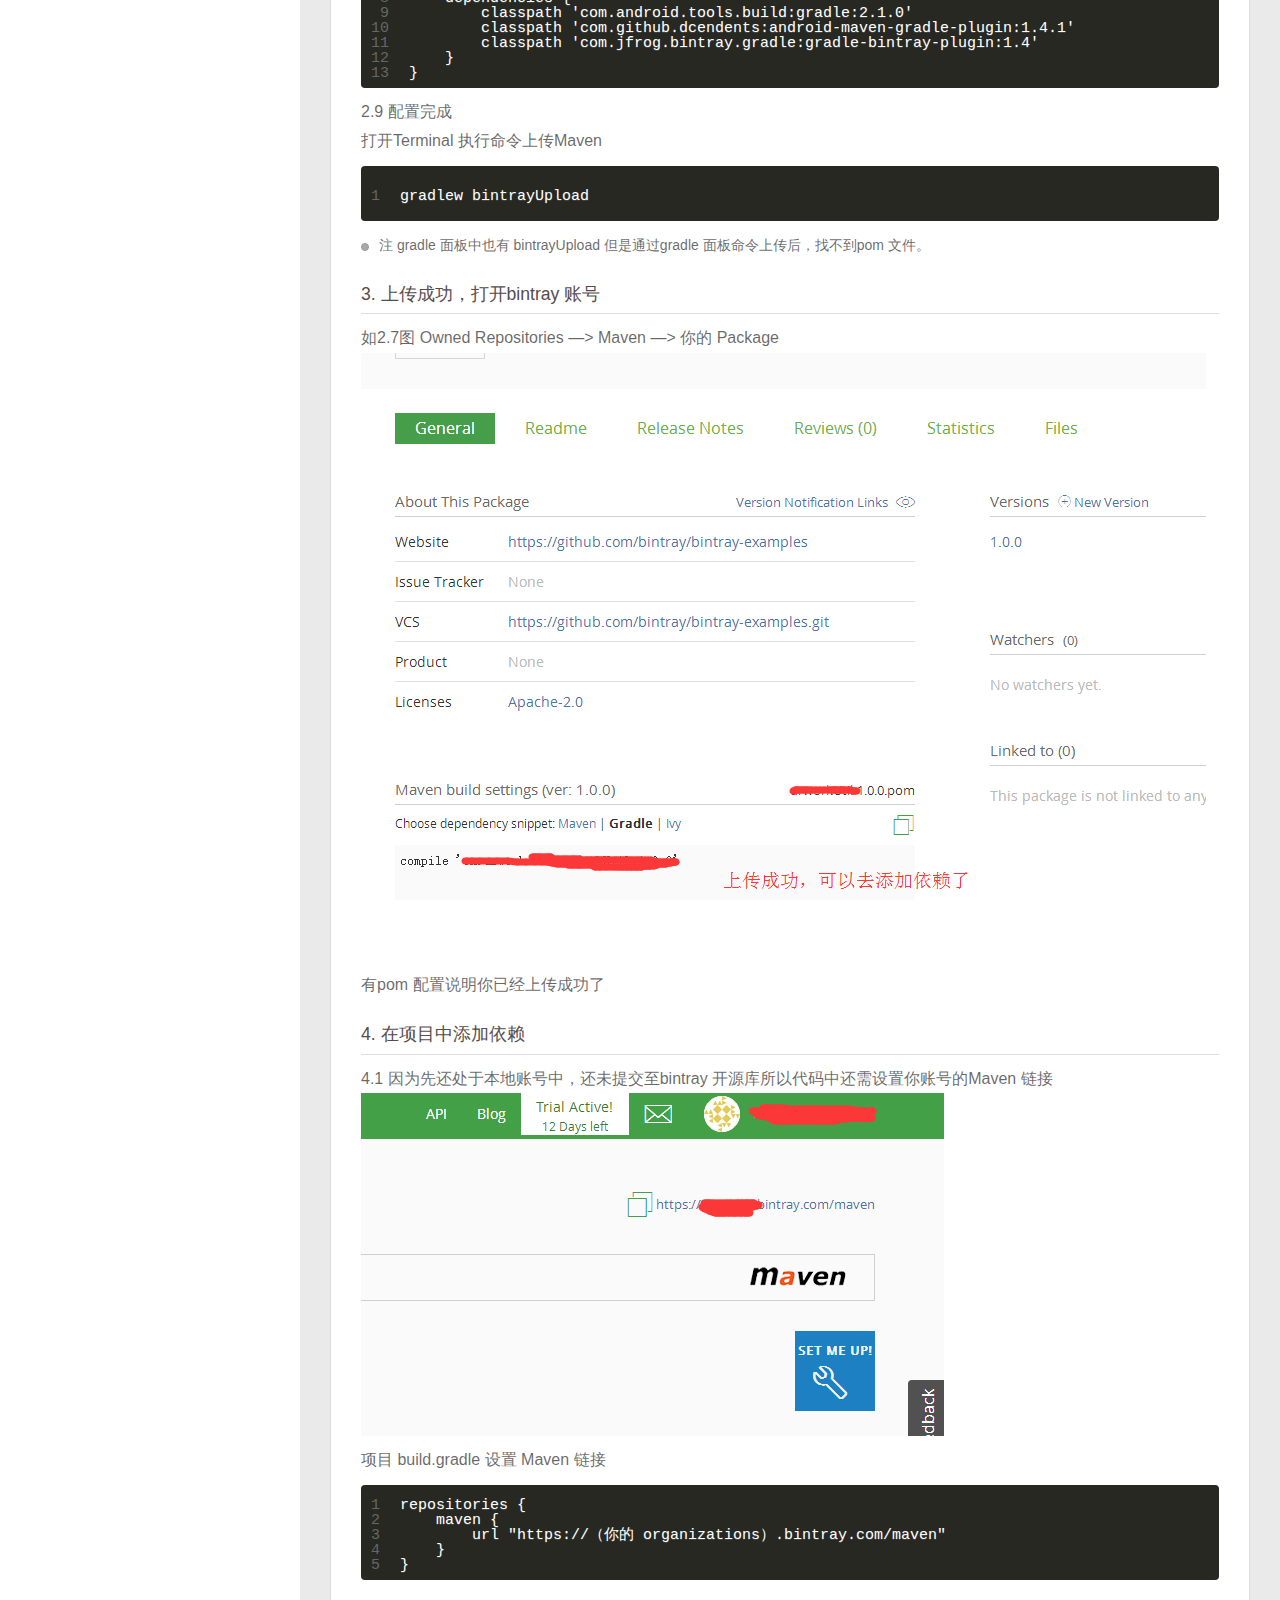
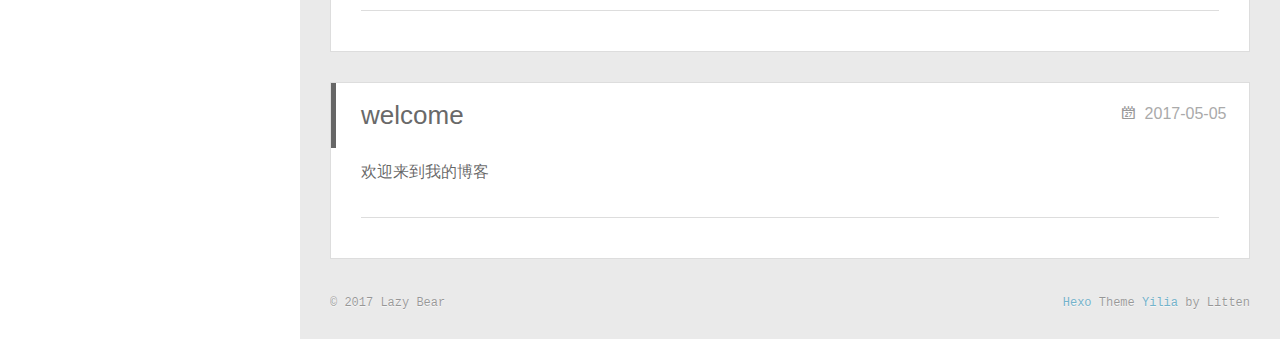
==== commit 56d32e50: "Site updated: 2017-05-05 16:50:29" ====
--- a/index.html
+++ b/index.html
@@ -233,8 +233,8 @@
 <ul>
 <li>注 gradle 面板中也有 bintrayUpload 但是通过gradle 面板命令上传后，找不到pom 文件。</li>
 </ul>
-<p>###3 上传成功，打开bintray 账号<br>如2.7图 Owned Repositories —&gt; Maven —&gt; 你的 Package<br><img src="/img/20170505_5.png" alt="cmd-markdown-logo"><br>有pom 配置说明你已经上传成功了</p>
-<p>###4 在项目中添加依赖<br>4.1 因为先还处于本地账号中，还未提交至bintray 开源库所以代码中还需设置你账号的Maven 链接<br><img src="/img/20170505_6.png" alt="cmd-markdown-logo"><br>项目 build.gradle 设置 Maven 链接<br><figure class="highlight plain"><table><tr><td class="gutter"><pre><div class="line">1</div><div class="line">2</div><div class="line">3</div><div class="line">4</div><div class="line">5</div></pre></td><td class="code"><pre><div class="line">repositories &#123;</div><div class="line">    maven &#123;</div><div class="line">        url &quot;https://（你的 organizations）.bintray.com/maven&quot;</div><div class="line">    &#125;</div><div class="line">&#125;</div></pre></td></tr></table></figure></p>
+<h3 id="3-上传成功，打开bintray-账号"><a href="#3-上传成功，打开bintray-账号" class="headerlink" title="3. 上传成功，打开bintray 账号"></a>3. 上传成功，打开bintray 账号</h3><p>如2.7图 Owned Repositories —&gt; Maven —&gt; 你的 Package<br><img src="/img/20170505_5.png" alt="cmd-markdown-logo"><br>有pom 配置说明你已经上传成功了</p>
+<h3 id="4-在项目中添加依赖"><a href="#4-在项目中添加依赖" class="headerlink" title="4. 在项目中添加依赖"></a>4. 在项目中添加依赖</h3><p>4.1 因为先还处于本地账号中，还未提交至bintray 开源库所以代码中还需设置你账号的Maven 链接<br><img src="/img/20170505_6.png" alt="cmd-markdown-logo"><br>项目 build.gradle 设置 Maven 链接<br><figure class="highlight plain"><table><tr><td class="gutter"><pre><div class="line">1</div><div class="line">2</div><div class="line">3</div><div class="line">4</div><div class="line">5</div></pre></td><td class="code"><pre><div class="line">repositories &#123;</div><div class="line">    maven &#123;</div><div class="line">        url &quot;https://（你的 organizations）.bintray.com/maven&quot;</div><div class="line">    &#125;</div><div class="line">&#125;</div></pre></td></tr></table></figure></p>
 
       
     </div>
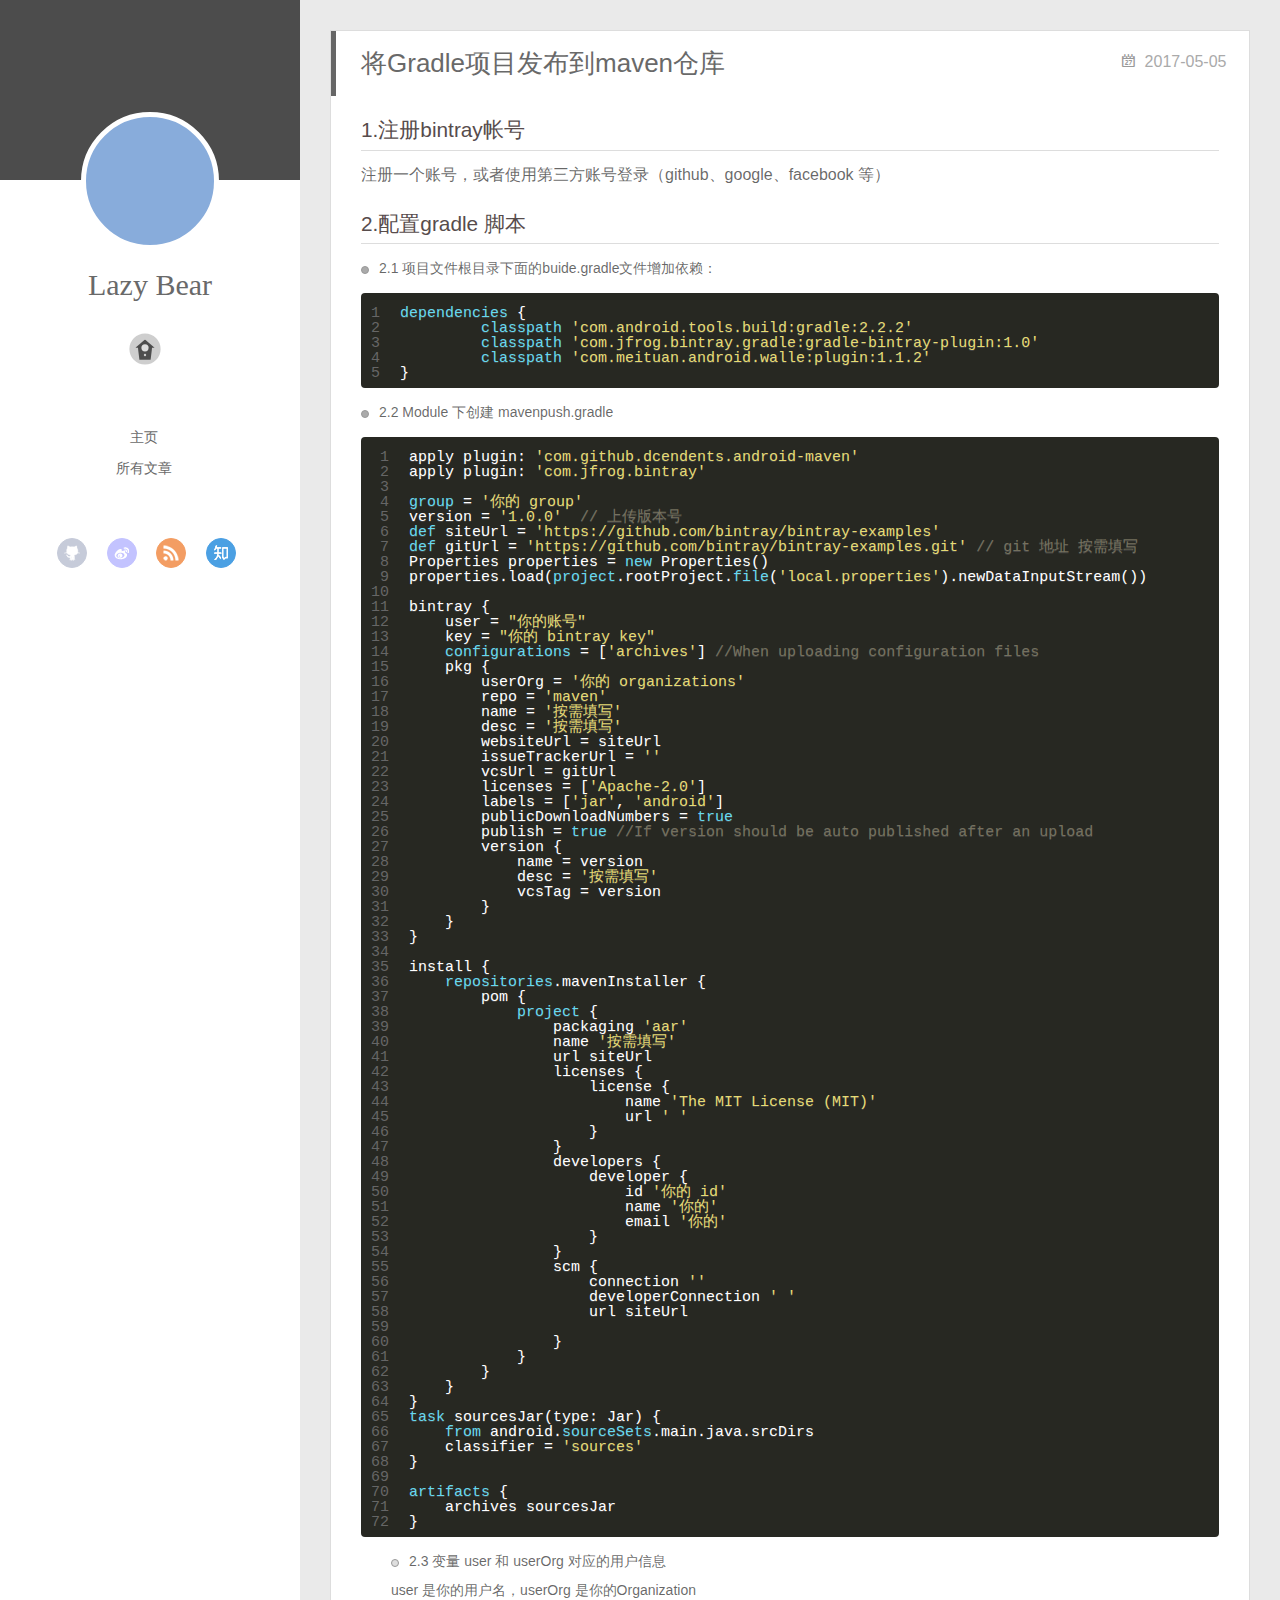
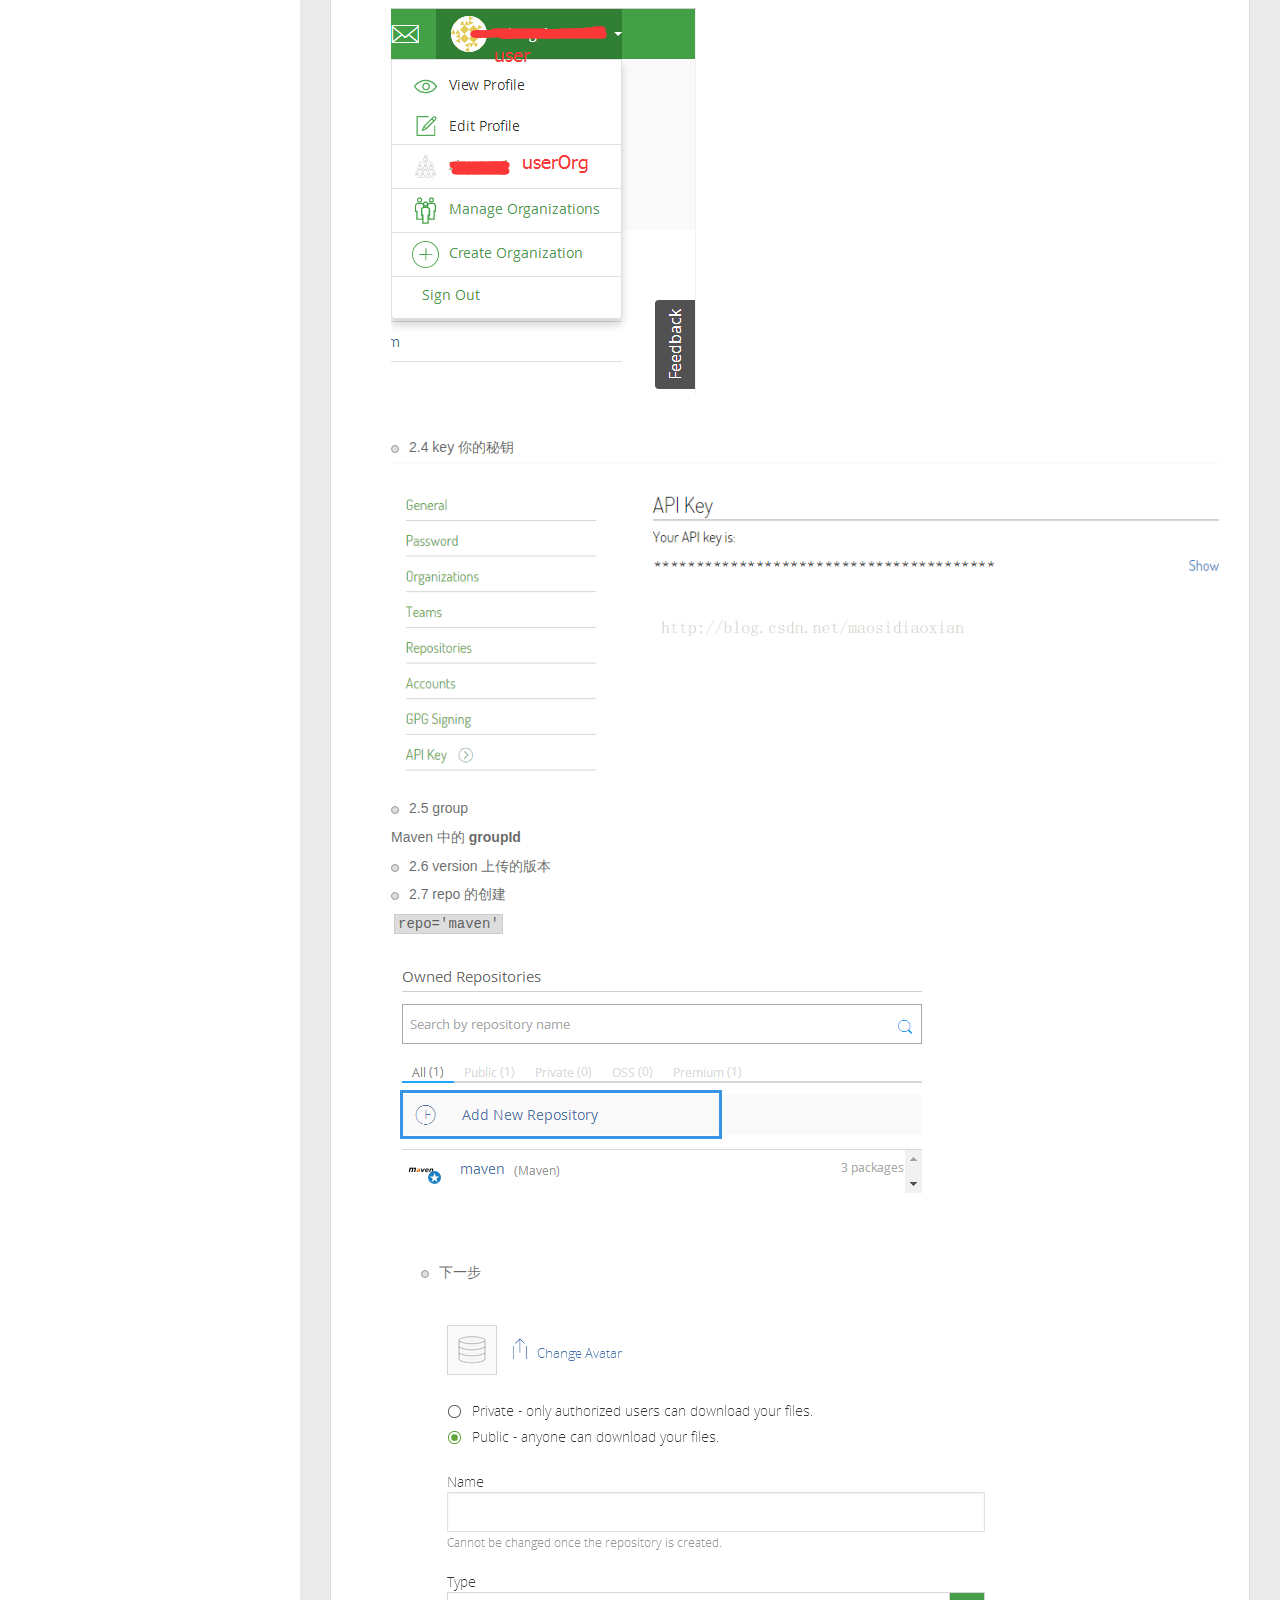
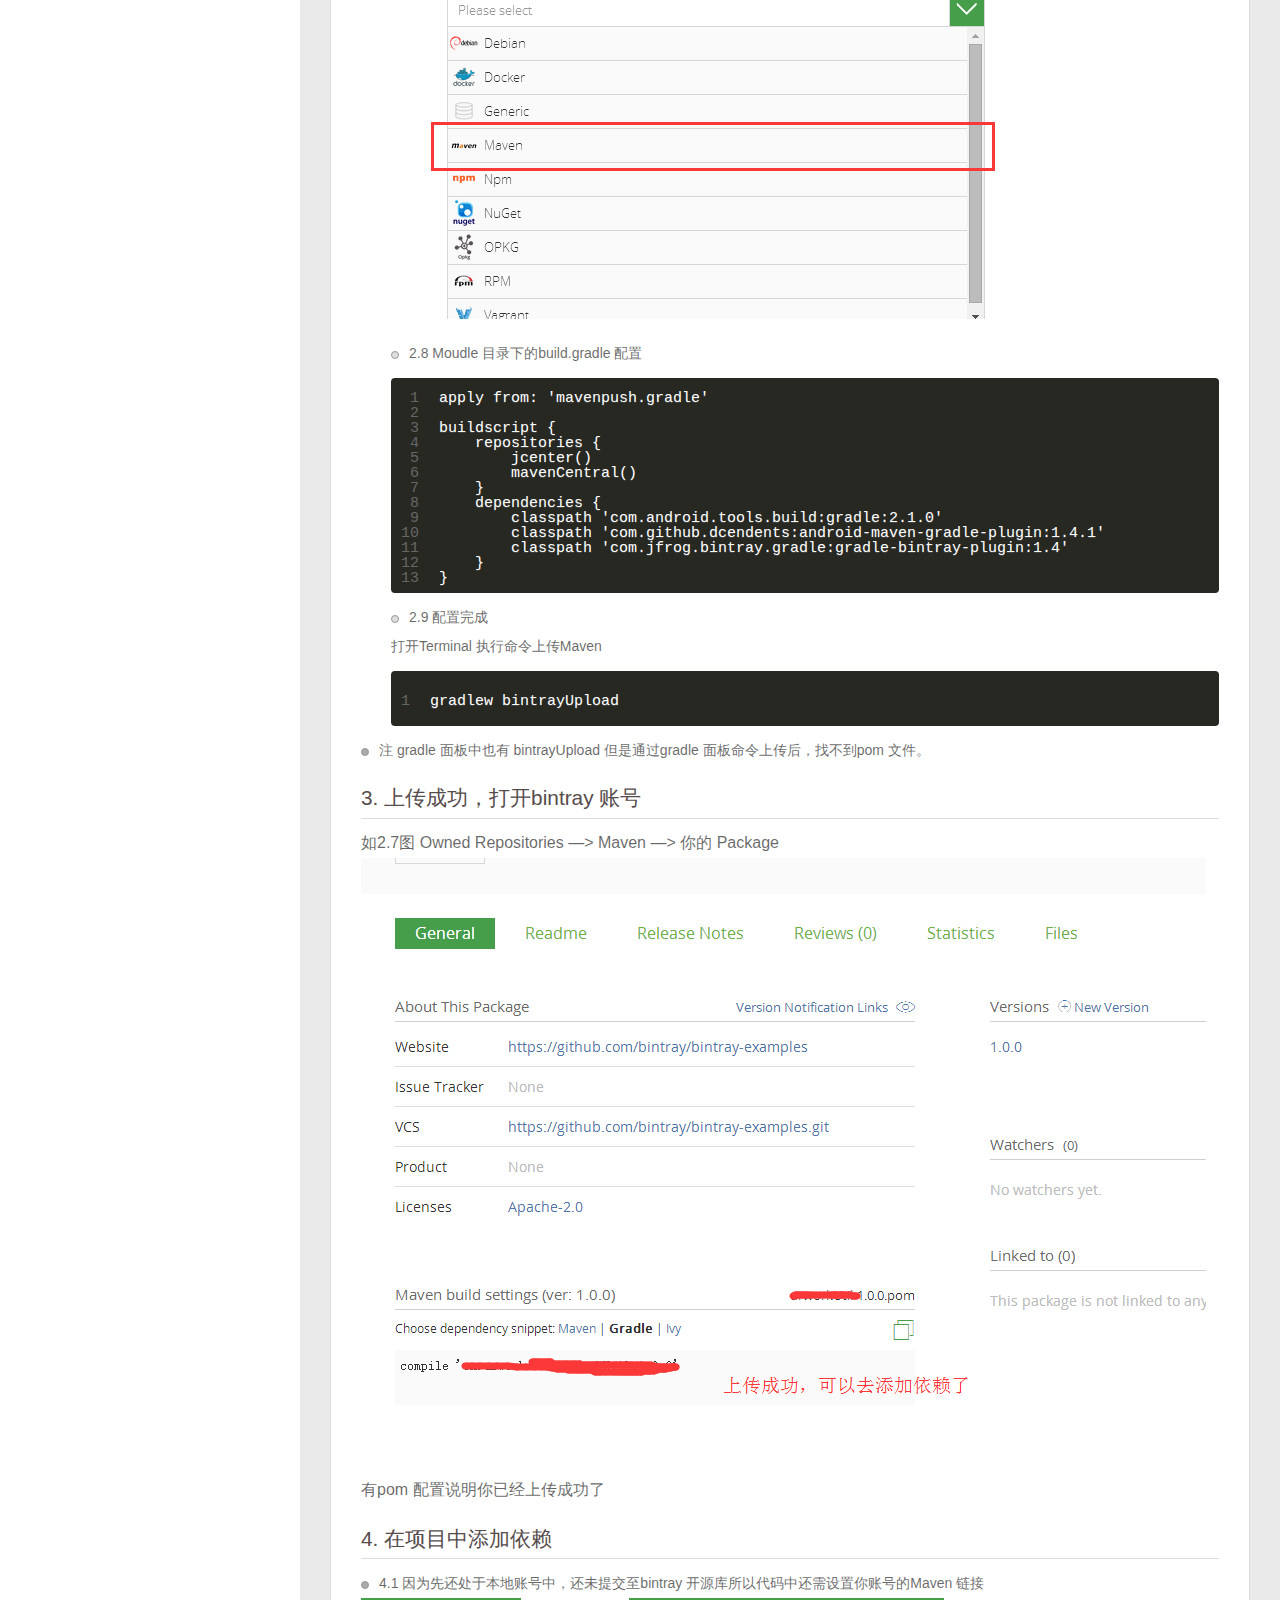
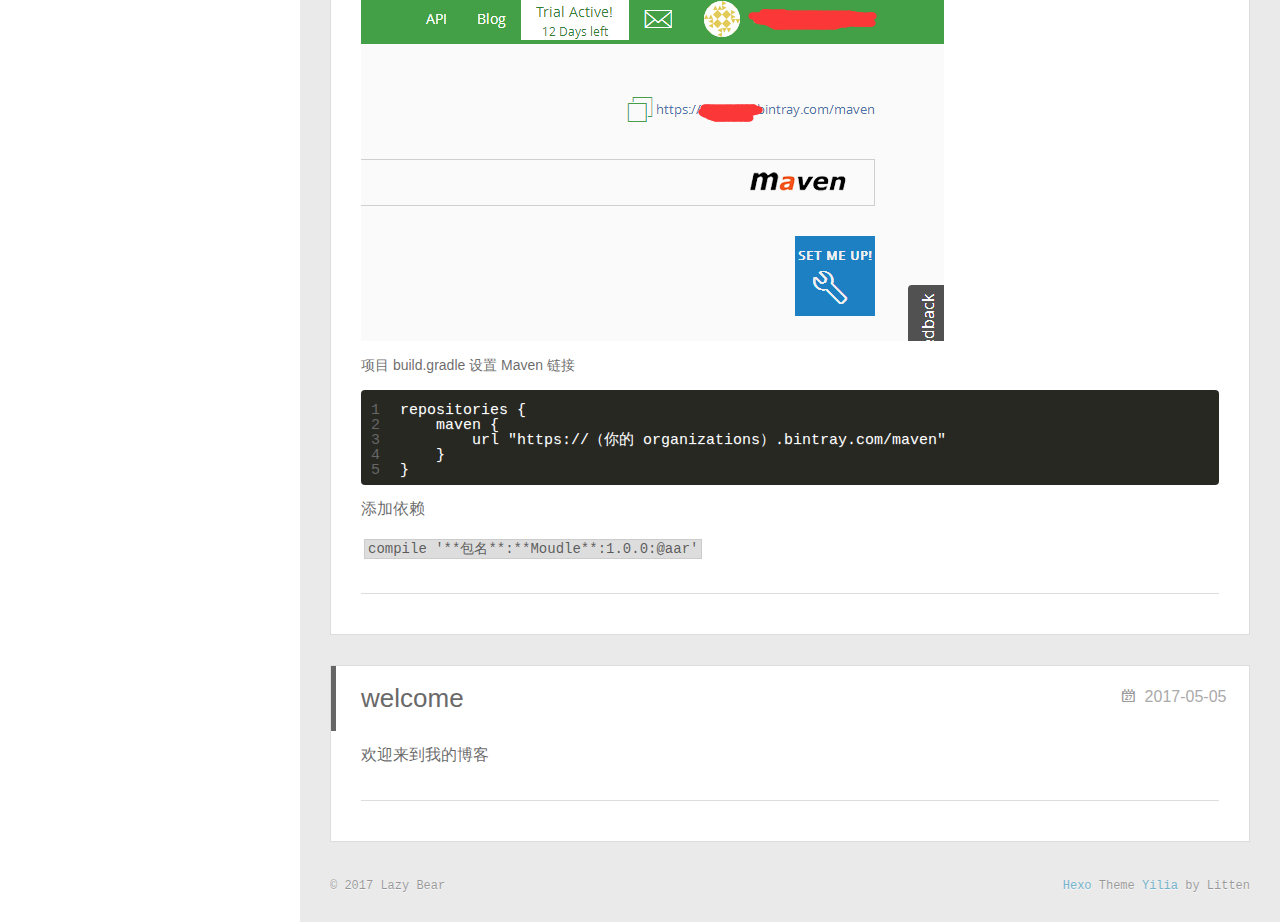
==== commit fd84164b: "Site updated: 2017-05-05 17:07:32" ====
--- a/index.html
+++ b/index.html
@@ -220,21 +220,44 @@
     
     <div class="article-entry" itemprop="articleBody">
       
-        <h3 id="关于-Gradle-这里不多说"><a href="#关于-Gradle-这里不多说" class="headerlink" title="关于 Gradle 这里不多说"></a>关于 Gradle 这里不多说</h3><h3 id="1-注册bintray帐号"><a href="#1-注册bintray帐号" class="headerlink" title="1.注册bintray帐号"></a>1.注册bintray帐号</h3><p>注册一个账号，或者使用第三方账号登录（github、google、facebook 等）</p>
-<h3 id="2-配置gradle-脚本"><a href="#2-配置gradle-脚本" class="headerlink" title="2.配置gradle 脚本"></a>2.配置gradle 脚本</h3><p> 2.1 项目文件根目录下面的buide.gradle文件增加依赖：<br> <figure class="highlight gradle"><table><tr><td class="gutter"><pre><div class="line">1</div><div class="line">2</div><div class="line">3</div><div class="line">4</div><div class="line">5</div></pre></td><td class="code"><pre><div class="line"><span class="keyword">dependencies</span> &#123;</div><div class="line">         <span class="keyword">classpath</span> <span class="string">'com.android.tools.build:gradle:2.2.2'</span></div><div class="line">         <span class="keyword">classpath</span> <span class="string">'com.jfrog.bintray.gradle:gradle-bintray-plugin:1.0'</span></div><div class="line">         <span class="keyword">classpath</span> <span class="string">'com.meituan.android.walle:plugin:1.1.2'</span></div><div class="line">&#125;</div></pre></td></tr></table></figure></p>
-<p> 2.2 Module 下创建 mavenpush.gradle<br><figure class="highlight gradle"><table><tr><td class="gutter"><pre><div class="line">1</div><div class="line">2</div><div class="line">3</div><div class="line">4</div><div class="line">5</div><div class="line">6</div><div class="line">7</div><div class="line">8</div><div class="line">9</div><div class="line">10</div><div class="line">11</div><div class="line">12</div><div class="line">13</div><div class="line">14</div><div class="line">15</div><div class="line">16</div><div class="line">17</div><div class="line">18</div><div class="line">19</div><div class="line">20</div><div class="line">21</div><div class="line">22</div><div class="line">23</div><div class="line">24</div><div class="line">25</div><div class="line">26</div><div class="line">27</div><div class="line">28</div><div class="line">29</div><div class="line">30</div><div class="line">31</div><div class="line">32</div><div class="line">33</div><div class="line">34</div><div class="line">35</div><div class="line">36</div><div class="line">37</div><div class="line">38</div><div class="line">39</div><div class="line">40</div><div class="line">41</div><div class="line">42</div><div class="line">43</div><div class="line">44</div><div class="line">45</div><div class="line">46</div><div class="line">47</div><div class="line">48</div><div class="line">49</div><div class="line">50</div><div class="line">51</div><div class="line">52</div><div class="line">53</div><div class="line">54</div><div class="line">55</div><div class="line">56</div><div class="line">57</div><div class="line">58</div><div class="line">59</div><div class="line">60</div><div class="line">61</div><div class="line">62</div><div class="line">63</div><div class="line">64</div><div class="line">65</div><div class="line">66</div><div class="line">67</div><div class="line">68</div><div class="line">69</div><div class="line">70</div><div class="line">71</div><div class="line">72</div></pre></td><td class="code"><pre><div class="line">apply plugin: <span class="string">'com.github.dcendents.android-maven'</span></div><div class="line">apply plugin: <span class="string">'com.jfrog.bintray'</span></div><div class="line"></div><div class="line"><span class="keyword">group</span> = <span class="string">'你的 group'</span></div><div class="line">version = <span class="string">'1.0.0'</span>  <span class="comment">// 上传版本号</span></div><div class="line"><span class="keyword">def</span> siteUrl = <span class="string">'https://github.com/bintray/bintray-examples'</span></div><div class="line"><span class="keyword">def</span> gitUrl = <span class="string">'https://github.com/bintray/bintray-examples.git'</span> <span class="comment">// git 地址 按需填写</span></div><div class="line">Properties properties = <span class="keyword">new</span> Properties()</div><div class="line">properties.load(<span class="keyword">project</span>.rootProject.<span class="keyword">file</span>(<span class="string">'local.properties'</span>).newDataInputStream())</div><div class="line"></div><div class="line">bintray &#123;</div><div class="line">    user = <span class="string">"你的账号"</span></div><div class="line">    key = <span class="string">"你的 bintray key"</span></div><div class="line">    <span class="keyword">configurations</span> = [<span class="string">'archives'</span>] <span class="comment">//When uploading configuration files</span></div><div class="line">    pkg &#123;</div><div class="line">        userOrg = <span class="string">'你的 organizations'</span></div><div class="line">        repo = <span class="string">'maven'</span></div><div class="line">        name = <span class="string">'按需填写'</span></div><div class="line">        desc = <span class="string">'按需填写'</span></div><div class="line">        websiteUrl = siteUrl</div><div class="line">        issueTrackerUrl = <span class="string">''</span></div><div class="line">        vcsUrl = gitUrl</div><div class="line">        licenses = [<span class="string">'Apache-2.0'</span>]</div><div class="line">        labels = [<span class="string">'jar'</span>, <span class="string">'android'</span>]</div><div class="line">        publicDownloadNumbers = <span class="keyword">true</span></div><div class="line">        publish = <span class="keyword">true</span> <span class="comment">//If version should be auto published after an upload</span></div><div class="line">        version &#123;</div><div class="line">            name = version</div><div class="line">            desc = <span class="string">'按需填写'</span></div><div class="line">            vcsTag = version</div><div class="line">        &#125;</div><div class="line">    &#125;</div><div class="line">&#125;</div><div class="line"></div><div class="line">install &#123;</div><div class="line">    <span class="keyword">repositories</span>.mavenInstaller &#123;</div><div class="line">        pom &#123;</div><div class="line">            <span class="keyword">project</span> &#123;</div><div class="line">                packaging <span class="string">'aar'</span></div><div class="line">                name <span class="string">'按需填写'</span></div><div class="line">                url siteUrl</div><div class="line">                licenses &#123;</div><div class="line">                    license &#123;</div><div class="line">                        name <span class="string">'The MIT License (MIT)'</span></div><div class="line">                        url <span class="string">' '</span></div><div class="line">                    &#125;</div><div class="line">                &#125;</div><div class="line">                developers &#123;</div><div class="line">                    developer &#123;</div><div class="line">                        id <span class="string">'你的 id'</span></div><div class="line">                        name <span class="string">'你的'</span></div><div class="line">                        email <span class="string">'你的'</span></div><div class="line">                    &#125;</div><div class="line">                &#125;</div><div class="line">                scm &#123;</div><div class="line">                    connection <span class="string">''</span></div><div class="line">                    developerConnection <span class="string">' '</span></div><div class="line">                    url siteUrl</div><div class="line"></div><div class="line">                &#125;</div><div class="line">            &#125;</div><div class="line">        &#125;</div><div class="line">    &#125;</div><div class="line">&#125;</div><div class="line"><span class="keyword">task</span> sourcesJar(type: Jar) &#123;</div><div class="line">    <span class="keyword">from</span> android.<span class="keyword">sourceSets</span>.main.java.srcDirs</div><div class="line">    classifier = <span class="string">'sources'</span></div><div class="line">&#125;</div><div class="line"></div><div class="line"><span class="keyword">artifacts</span> &#123;</div><div class="line">    archives sourcesJar</div><div class="line">&#125;</div></pre></td></tr></table></figure></p>
-<p> 2.3 变量 user 和 userOrg 对应的用户信息<br> user 是你的用户名，userOrg 是你的Organization<br><img src="/img/20170505_1.png" alt="cmd-markdown-logo"></p>
-<p> 2.4 key 你的秘钥<br> <img src="/img/20170505_3.png" alt="cmd-markdown-logo"></p>
-<p> 2.5 group<br>     Maven 中的 <strong>groupId</strong><br>     <code>compile &#39;**包名**:**Moudle**:1.0.0&#39;</code><br> 2.6 version 上传的版本<br> 2.7 repo 的创建<br>    <code>repo=&#39;maven&#39;</code><br>    <img src="/img/20170505_2.png" alt="cmd-markdown-logo">  </p>
-<pre><code>* 下一步  
-![cmd-markdown-logo](/img/20170505_4.png)
-</code></pre><p> 2.8 Moudle 目录下的build.gradle 配置<br> <figure class="highlight plain"><table><tr><td class="gutter"><pre><div class="line">1</div><div class="line">2</div><div class="line">3</div><div class="line">4</div><div class="line">5</div><div class="line">6</div><div class="line">7</div><div class="line">8</div><div class="line">9</div><div class="line">10</div><div class="line">11</div><div class="line">12</div><div class="line">13</div></pre></td><td class="code"><pre><div class="line">apply from: &apos;mavenpush.gradle&apos;</div><div class="line"></div><div class="line">buildscript &#123;</div><div class="line">    repositories &#123;</div><div class="line">        jcenter()</div><div class="line">        mavenCentral()</div><div class="line">    &#125;</div><div class="line">    dependencies &#123;</div><div class="line">        classpath &apos;com.android.tools.build:gradle:2.1.0&apos;</div><div class="line">        classpath &apos;com.github.dcendents:android-maven-gradle-plugin:1.4.1&apos;</div><div class="line">        classpath &apos;com.jfrog.bintray.gradle:gradle-bintray-plugin:1.4&apos;</div><div class="line">    &#125;</div><div class="line">&#125;</div></pre></td></tr></table></figure></p>
-<p> 2.9 配置完成<br>打开Terminal 执行命令上传Maven<br><figure class="highlight plain"><table><tr><td class="gutter"><pre><div class="line">1</div></pre></td><td class="code"><pre><div class="line">gradlew bintrayUpload</div></pre></td></tr></table></figure></p>
+        <h2 id="1-注册bintray帐号"><a href="#1-注册bintray帐号" class="headerlink" title="1.注册bintray帐号"></a>1.注册bintray帐号</h2><p>注册一个账号，或者使用第三方账号登录（github、google、facebook 等）</p>
+<h2 id="2-配置gradle-脚本"><a href="#2-配置gradle-脚本" class="headerlink" title="2.配置gradle 脚本"></a>2.配置gradle 脚本</h2><ul>
+<li>2.1 项目文件根目录下面的buide.gradle文件增加依赖：<figure class="highlight gradle"><table><tr><td class="gutter"><pre><div class="line">1</div><div class="line">2</div><div class="line">3</div><div class="line">4</div><div class="line">5</div></pre></td><td class="code"><pre><div class="line"><span class="keyword">dependencies</span> &#123;</div><div class="line">         <span class="keyword">classpath</span> <span class="string">'com.android.tools.build:gradle:2.2.2'</span></div><div class="line">         <span class="keyword">classpath</span> <span class="string">'com.jfrog.bintray.gradle:gradle-bintray-plugin:1.0'</span></div><div class="line">         <span class="keyword">classpath</span> <span class="string">'com.meituan.android.walle:plugin:1.1.2'</span></div><div class="line">&#125;</div></pre></td></tr></table></figure>
+</li>
+</ul>
 <ul>
-<li>注 gradle 面板中也有 bintrayUpload 但是通过gradle 面板命令上传后，找不到pom 文件。</li>
+<li><p>2.2 Module 下创建 mavenpush.gradle</p>
+<figure class="highlight gradle"><table><tr><td class="gutter"><pre><div class="line">1</div><div class="line">2</div><div class="line">3</div><div class="line">4</div><div class="line">5</div><div class="line">6</div><div class="line">7</div><div class="line">8</div><div class="line">9</div><div class="line">10</div><div class="line">11</div><div class="line">12</div><div class="line">13</div><div class="line">14</div><div class="line">15</div><div class="line">16</div><div class="line">17</div><div class="line">18</div><div class="line">19</div><div class="line">20</div><div class="line">21</div><div class="line">22</div><div class="line">23</div><div class="line">24</div><div class="line">25</div><div class="line">26</div><div class="line">27</div><div class="line">28</div><div class="line">29</div><div class="line">30</div><div class="line">31</div><div class="line">32</div><div class="line">33</div><div class="line">34</div><div class="line">35</div><div class="line">36</div><div class="line">37</div><div class="line">38</div><div class="line">39</div><div class="line">40</div><div class="line">41</div><div class="line">42</div><div class="line">43</div><div class="line">44</div><div class="line">45</div><div class="line">46</div><div class="line">47</div><div class="line">48</div><div class="line">49</div><div class="line">50</div><div class="line">51</div><div class="line">52</div><div class="line">53</div><div class="line">54</div><div class="line">55</div><div class="line">56</div><div class="line">57</div><div class="line">58</div><div class="line">59</div><div class="line">60</div><div class="line">61</div><div class="line">62</div><div class="line">63</div><div class="line">64</div><div class="line">65</div><div class="line">66</div><div class="line">67</div><div class="line">68</div><div class="line">69</div><div class="line">70</div><div class="line">71</div><div class="line">72</div></pre></td><td class="code"><pre><div class="line">apply plugin: <span class="string">'com.github.dcendents.android-maven'</span></div><div class="line">apply plugin: <span class="string">'com.jfrog.bintray'</span></div><div class="line"></div><div class="line"><span class="keyword">group</span> = <span class="string">'你的 group'</span></div><div class="line">version = <span class="string">'1.0.0'</span>  <span class="comment">// 上传版本号</span></div><div class="line"><span class="keyword">def</span> siteUrl = <span class="string">'https://github.com/bintray/bintray-examples'</span></div><div class="line"><span class="keyword">def</span> gitUrl = <span class="string">'https://github.com/bintray/bintray-examples.git'</span> <span class="comment">// git 地址 按需填写</span></div><div class="line">Properties properties = <span class="keyword">new</span> Properties()</div><div class="line">properties.load(<span class="keyword">project</span>.rootProject.<span class="keyword">file</span>(<span class="string">'local.properties'</span>).newDataInputStream())</div><div class="line"></div><div class="line">bintray &#123;</div><div class="line">    user = <span class="string">"你的账号"</span></div><div class="line">    key = <span class="string">"你的 bintray key"</span></div><div class="line">    <span class="keyword">configurations</span> = [<span class="string">'archives'</span>] <span class="comment">//When uploading configuration files</span></div><div class="line">    pkg &#123;</div><div class="line">        userOrg = <span class="string">'你的 organizations'</span></div><div class="line">        repo = <span class="string">'maven'</span></div><div class="line">        name = <span class="string">'按需填写'</span></div><div class="line">        desc = <span class="string">'按需填写'</span></div><div class="line">        websiteUrl = siteUrl</div><div class="line">        issueTrackerUrl = <span class="string">''</span></div><div class="line">        vcsUrl = gitUrl</div><div class="line">        licenses = [<span class="string">'Apache-2.0'</span>]</div><div class="line">        labels = [<span class="string">'jar'</span>, <span class="string">'android'</span>]</div><div class="line">        publicDownloadNumbers = <span class="keyword">true</span></div><div class="line">        publish = <span class="keyword">true</span> <span class="comment">//If version should be auto published after an upload</span></div><div class="line">        version &#123;</div><div class="line">            name = version</div><div class="line">            desc = <span class="string">'按需填写'</span></div><div class="line">            vcsTag = version</div><div class="line">        &#125;</div><div class="line">    &#125;</div><div class="line">&#125;</div><div class="line"></div><div class="line">install &#123;</div><div class="line">    <span class="keyword">repositories</span>.mavenInstaller &#123;</div><div class="line">        pom &#123;</div><div class="line">            <span class="keyword">project</span> &#123;</div><div class="line">                packaging <span class="string">'aar'</span></div><div class="line">                name <span class="string">'按需填写'</span></div><div class="line">                url siteUrl</div><div class="line">                licenses &#123;</div><div class="line">                    license &#123;</div><div class="line">                        name <span class="string">'The MIT License (MIT)'</span></div><div class="line">                        url <span class="string">' '</span></div><div class="line">                    &#125;</div><div class="line">                &#125;</div><div class="line">                developers &#123;</div><div class="line">                    developer &#123;</div><div class="line">                        id <span class="string">'你的 id'</span></div><div class="line">                        name <span class="string">'你的'</span></div><div class="line">                        email <span class="string">'你的'</span></div><div class="line">                    &#125;</div><div class="line">                &#125;</div><div class="line">                scm &#123;</div><div class="line">                    connection <span class="string">''</span></div><div class="line">                    developerConnection <span class="string">' '</span></div><div class="line">                    url siteUrl</div><div class="line"></div><div class="line">                &#125;</div><div class="line">            &#125;</div><div class="line">        &#125;</div><div class="line">    &#125;</div><div class="line">&#125;</div><div class="line"><span class="keyword">task</span> sourcesJar(type: Jar) &#123;</div><div class="line">    <span class="keyword">from</span> android.<span class="keyword">sourceSets</span>.main.java.srcDirs</div><div class="line">    classifier = <span class="string">'sources'</span></div><div class="line">&#125;</div><div class="line"></div><div class="line"><span class="keyword">artifacts</span> &#123;</div><div class="line">    archives sourcesJar</div><div class="line">&#125;</div></pre></td></tr></table></figure>
+<ul>
+<li><p>2.3 变量 user 和 userOrg 对应的用户信息<br>user 是你的用户名，userOrg 是你的Organization<br><img src="/img/20170505_1.png" alt="cmd-markdown-logo"></p>
+</li>
+<li><p>2.4 key 你的秘钥<br><img src="/img/20170505_3.png" alt="cmd-markdown-logo"></p>
+</li>
+<li><p>2.5 group<br> Maven 中的 <strong>groupId</strong>  </p>
+</li>
+<li>2.6 version 上传的版本</li>
+<li>2.7 repo 的创建<br><code>repo=&#39;maven&#39;</code><br><img src="/img/20170505_2.png" alt="cmd-markdown-logo">  <ul>
+<li>下一步<br><img src="/img/20170505_4.png" alt="cmd-markdown-logo"></li>
 </ul>
-<h3 id="3-上传成功，打开bintray-账号"><a href="#3-上传成功，打开bintray-账号" class="headerlink" title="3. 上传成功，打开bintray 账号"></a>3. 上传成功，打开bintray 账号</h3><p>如2.7图 Owned Repositories —&gt; Maven —&gt; 你的 Package<br><img src="/img/20170505_5.png" alt="cmd-markdown-logo"><br>有pom 配置说明你已经上传成功了</p>
-<h3 id="4-在项目中添加依赖"><a href="#4-在项目中添加依赖" class="headerlink" title="4. 在项目中添加依赖"></a>4. 在项目中添加依赖</h3><p>4.1 因为先还处于本地账号中，还未提交至bintray 开源库所以代码中还需设置你账号的Maven 链接<br><img src="/img/20170505_6.png" alt="cmd-markdown-logo"><br>项目 build.gradle 设置 Maven 链接<br><figure class="highlight plain"><table><tr><td class="gutter"><pre><div class="line">1</div><div class="line">2</div><div class="line">3</div><div class="line">4</div><div class="line">5</div></pre></td><td class="code"><pre><div class="line">repositories &#123;</div><div class="line">    maven &#123;</div><div class="line">        url &quot;https://（你的 organizations）.bintray.com/maven&quot;</div><div class="line">    &#125;</div><div class="line">&#125;</div></pre></td></tr></table></figure></p>
+</li>
+<li><p>2.8 Moudle 目录下的build.gradle 配置</p>
+<figure class="highlight plain"><table><tr><td class="gutter"><pre><div class="line">1</div><div class="line">2</div><div class="line">3</div><div class="line">4</div><div class="line">5</div><div class="line">6</div><div class="line">7</div><div class="line">8</div><div class="line">9</div><div class="line">10</div><div class="line">11</div><div class="line">12</div><div class="line">13</div></pre></td><td class="code"><pre><div class="line">apply from: &apos;mavenpush.gradle&apos;</div><div class="line"></div><div class="line">buildscript &#123;</div><div class="line">    repositories &#123;</div><div class="line">        jcenter()</div><div class="line">        mavenCentral()</div><div class="line">    &#125;</div><div class="line">    dependencies &#123;</div><div class="line">        classpath &apos;com.android.tools.build:gradle:2.1.0&apos;</div><div class="line">        classpath &apos;com.github.dcendents:android-maven-gradle-plugin:1.4.1&apos;</div><div class="line">        classpath &apos;com.jfrog.bintray.gradle:gradle-bintray-plugin:1.4&apos;</div><div class="line">    &#125;</div><div class="line">&#125;</div></pre></td></tr></table></figure>
+</li>
+<li><p>2.9 配置完成<br>打开Terminal 执行命令上传Maven</p>
+<figure class="highlight plain"><table><tr><td class="gutter"><pre><div class="line">1</div></pre></td><td class="code"><pre><div class="line">gradlew bintrayUpload</div></pre></td></tr></table></figure>
+</li>
+</ul>
+</li>
+<li><p>注 gradle 面板中也有 bintrayUpload 但是通过gradle 面板命令上传后，找不到pom 文件。</p>
+</li>
+</ul>
+<h2 id="3-上传成功，打开bintray-账号"><a href="#3-上传成功，打开bintray-账号" class="headerlink" title="3. 上传成功，打开bintray 账号"></a>3. 上传成功，打开bintray 账号</h2><p>如2.7图 Owned Repositories —&gt; Maven —&gt; 你的 Package<br><img src="/img/20170505_5.png" alt="cmd-markdown-logo"><br>有pom 配置说明你已经上传成功了</p>
+<h2 id="4-在项目中添加依赖"><a href="#4-在项目中添加依赖" class="headerlink" title="4. 在项目中添加依赖"></a>4. 在项目中添加依赖</h2><ul>
+<li>4.1 因为先还处于本地账号中，还未提交至bintray 开源库所以代码中还需设置你账号的Maven 链接<br><img src="/img/20170505_6.png" alt="cmd-markdown-logo"><br>项目 build.gradle 设置 Maven 链接<figure class="highlight plain"><table><tr><td class="gutter"><pre><div class="line">1</div><div class="line">2</div><div class="line">3</div><div class="line">4</div><div class="line">5</div></pre></td><td class="code"><pre><div class="line">repositories &#123;</div><div class="line">    maven &#123;</div><div class="line">        url &quot;https://（你的 organizations）.bintray.com/maven&quot;</div><div class="line">    &#125;</div><div class="line">&#125;</div></pre></td></tr></table></figure>
+</li>
+</ul>
+<p>添加依赖</p>
+<p> <code>compile &#39;**包名**:**Moudle**:1.0.0:@aar&#39;</code></p>
 
       
     </div>
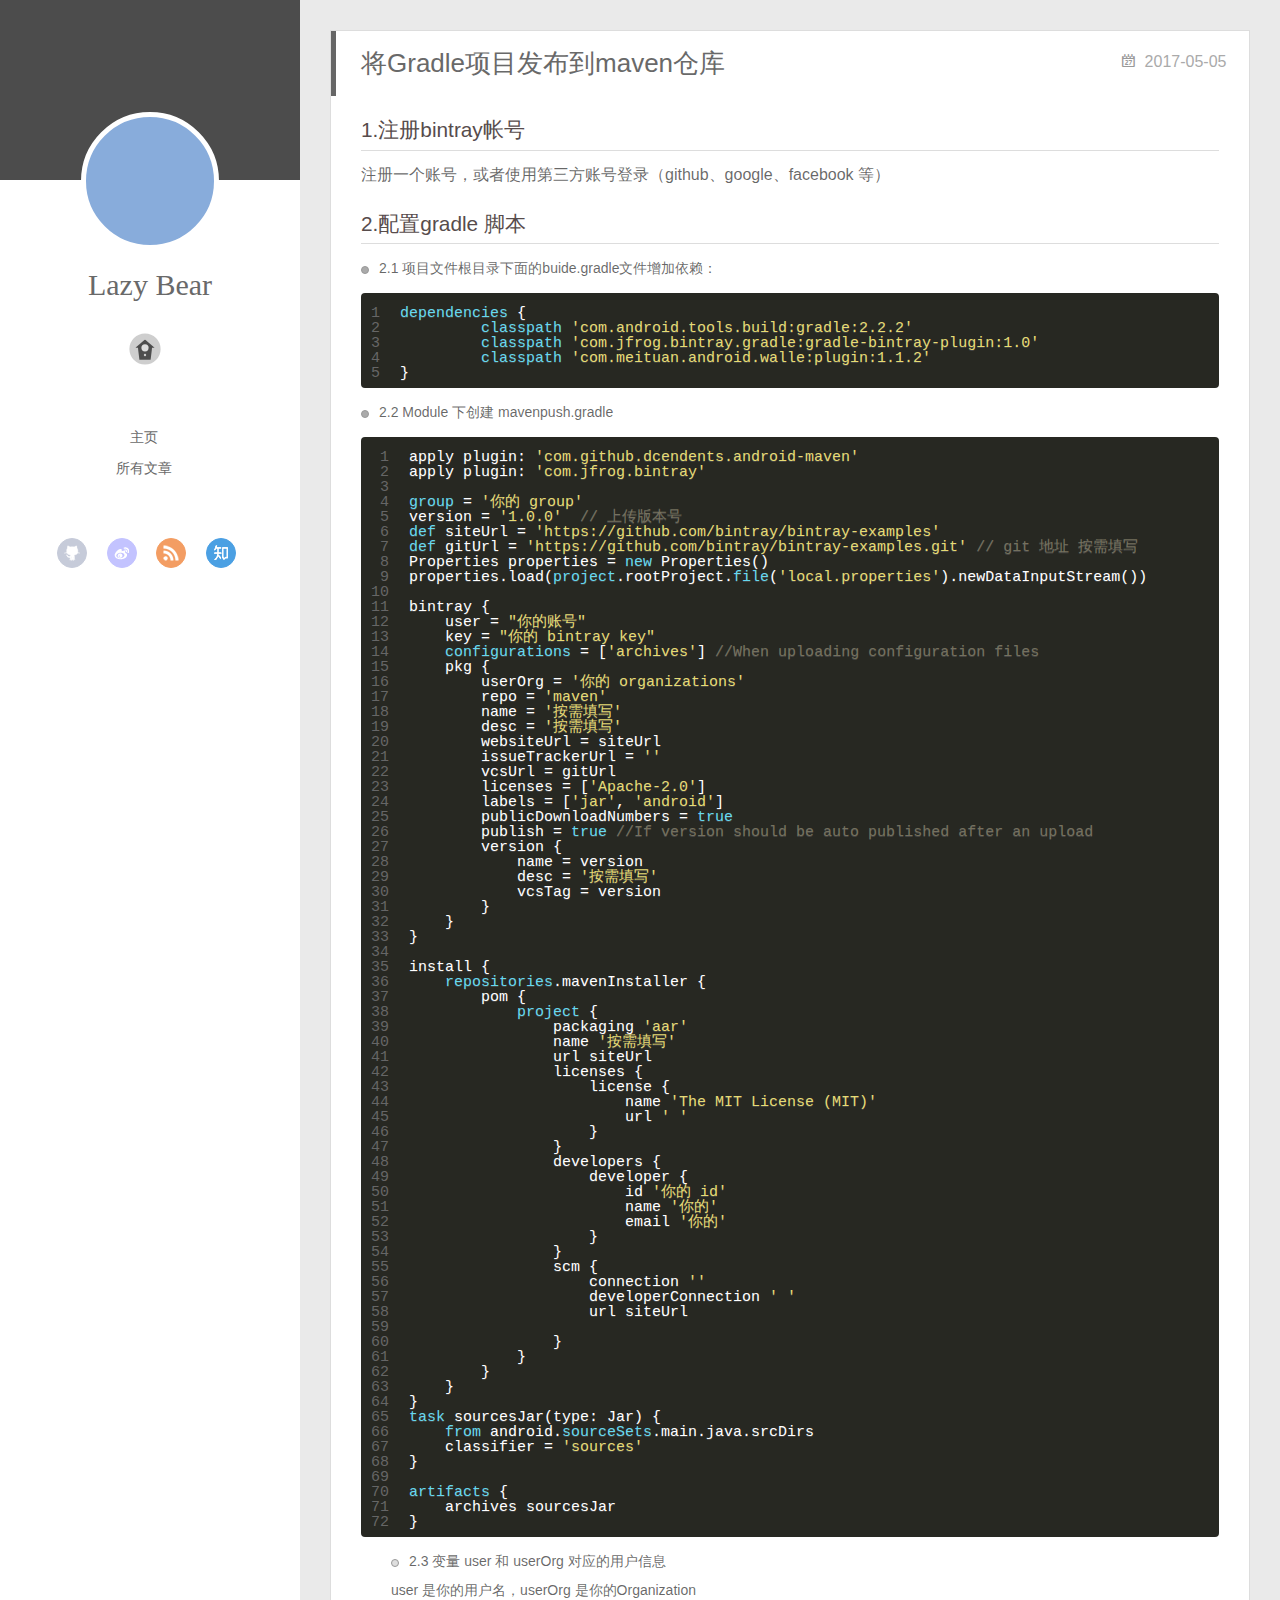
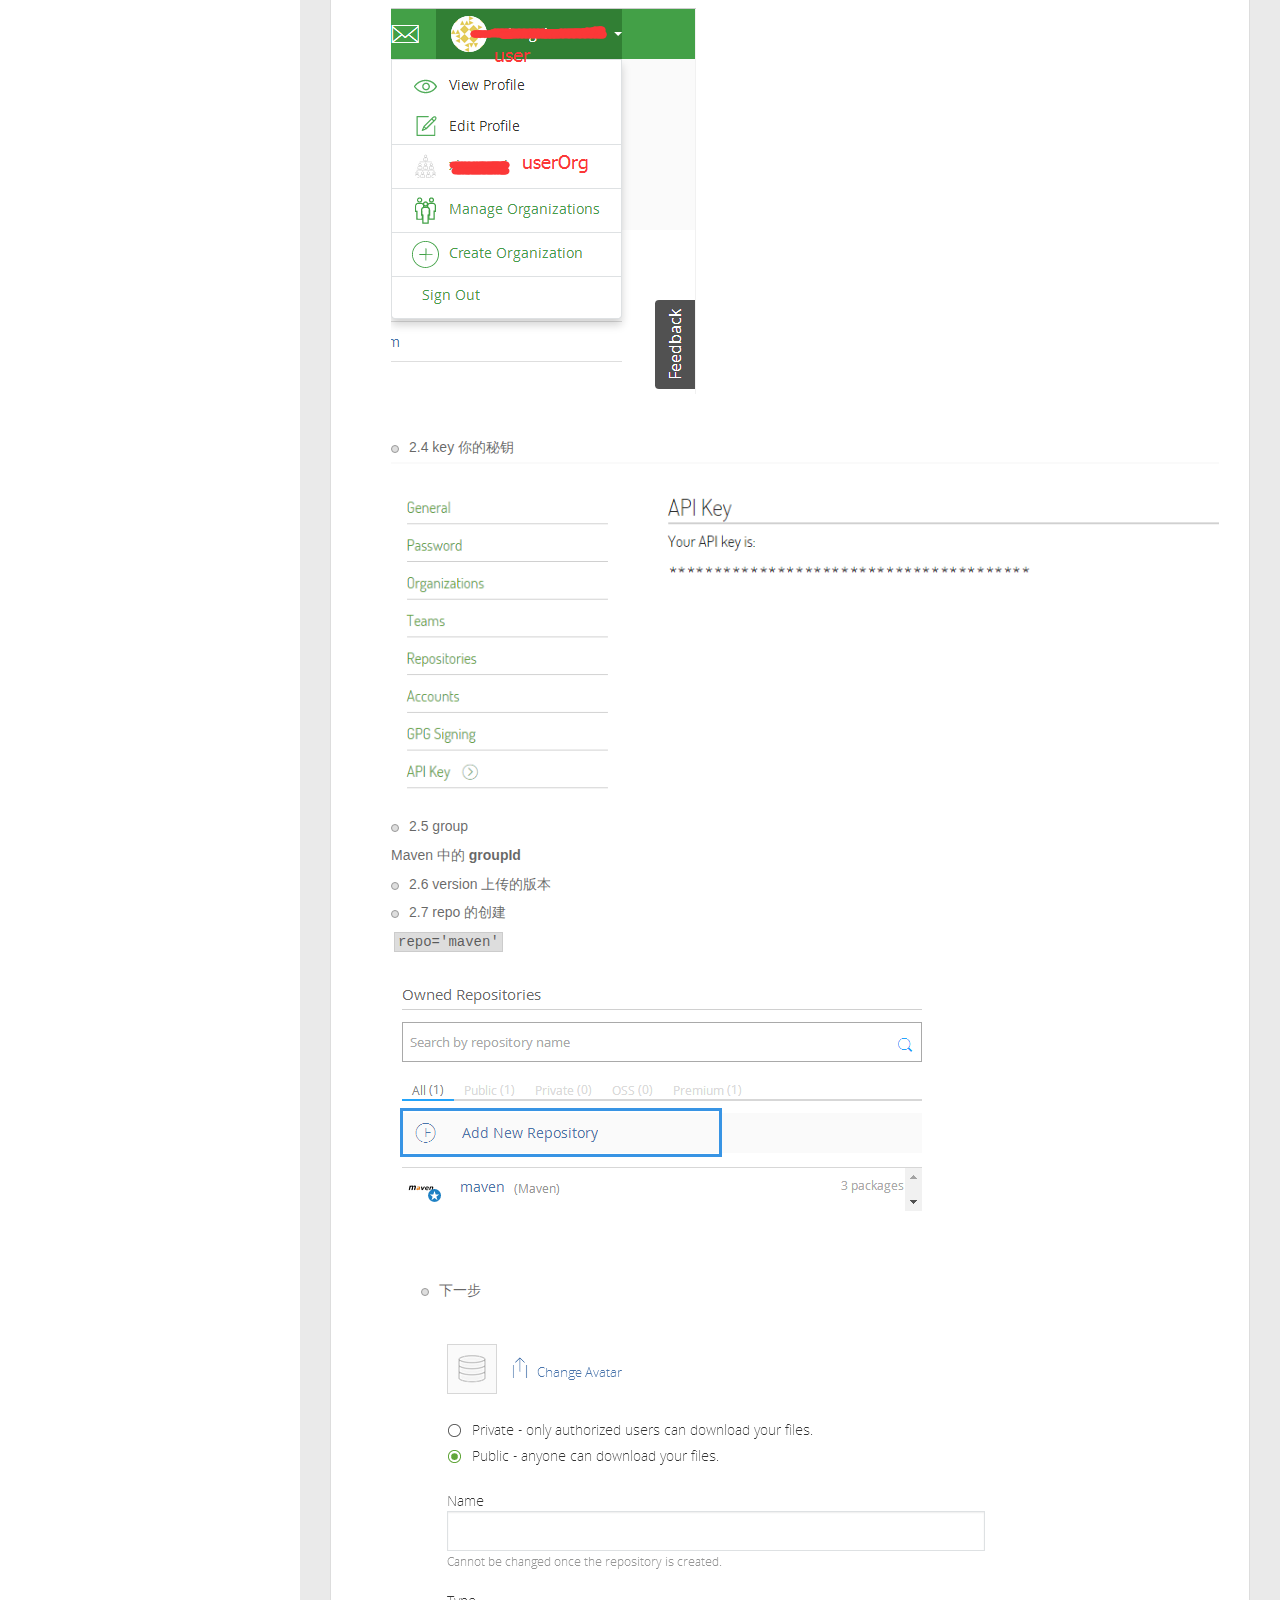
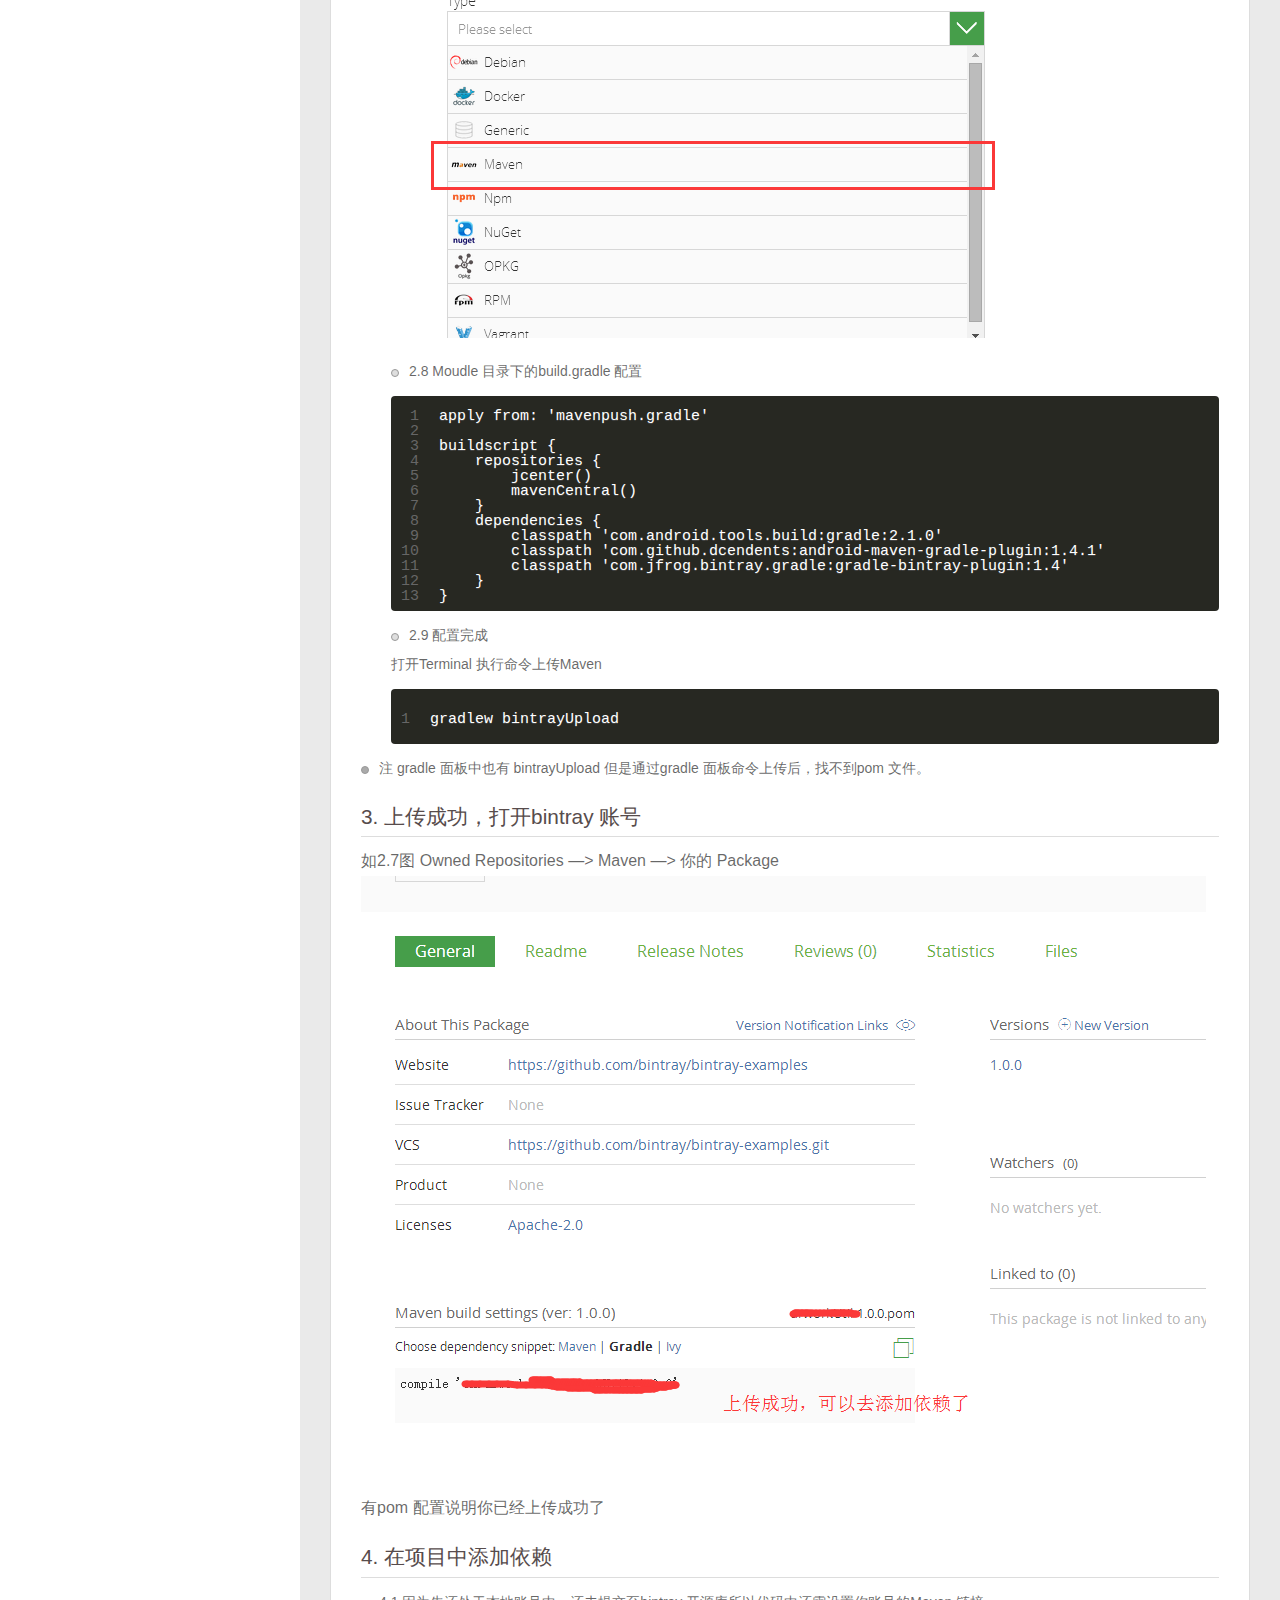
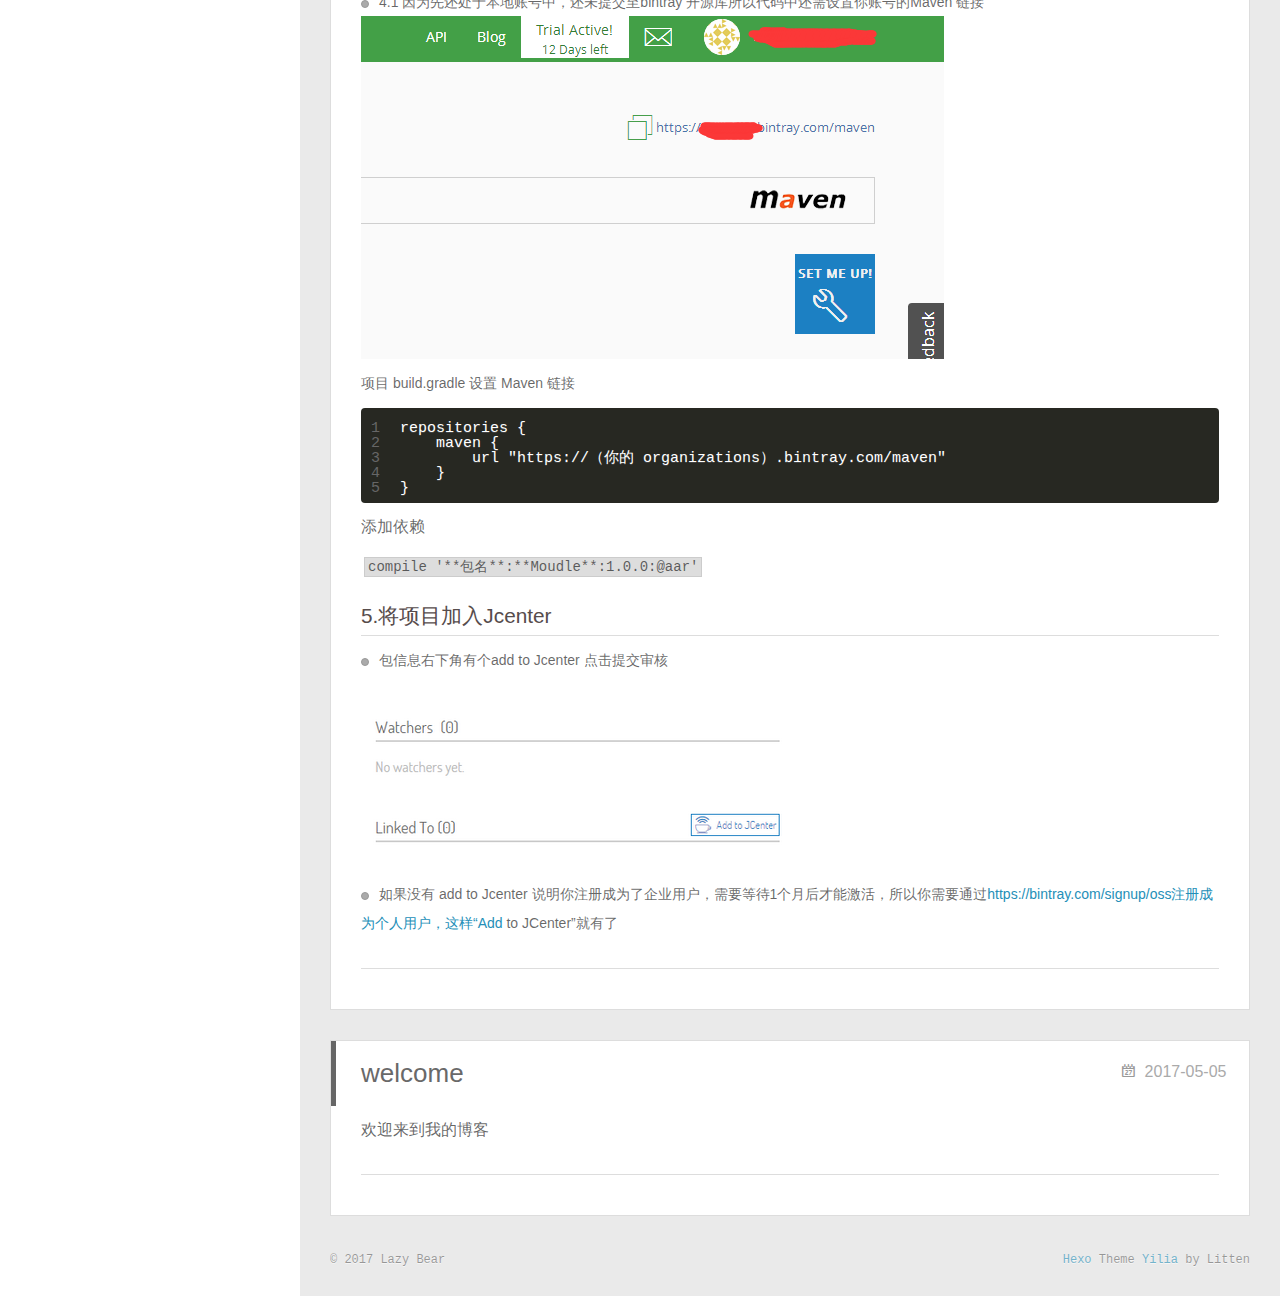
==== commit bce37048: "Site updated: 2017-05-08 14:47:11" ====
--- a/index.html
+++ b/index.html
@@ -258,6 +258,10 @@
 </ul>
 <p>添加依赖</p>
 <p> <code>compile &#39;**包名**:**Moudle**:1.0.0:@aar&#39;</code></p>
+<h2 id="5-将项目加入Jcenter"><a href="#5-将项目加入Jcenter" class="headerlink" title="5.将项目加入Jcenter"></a>5.将项目加入Jcenter</h2><ul>
+<li>包信息右下角有个add to Jcenter 点击提交审核<br><img src="/img/20170505_7.png" alt="cmd-markdown-logo"></li>
+<li>如果没有 add to Jcenter 说明你注册成为了企业用户，需要等待1个月后才能激活，所以你需要通过<a href="https://bintray.com/signup/oss注册成为个人用户，这样“Add" target="_blank" rel="external">https://bintray.com/signup/oss注册成为个人用户，这样“Add</a> to JCenter”就有了</li>
+</ul>
 
       
     </div>
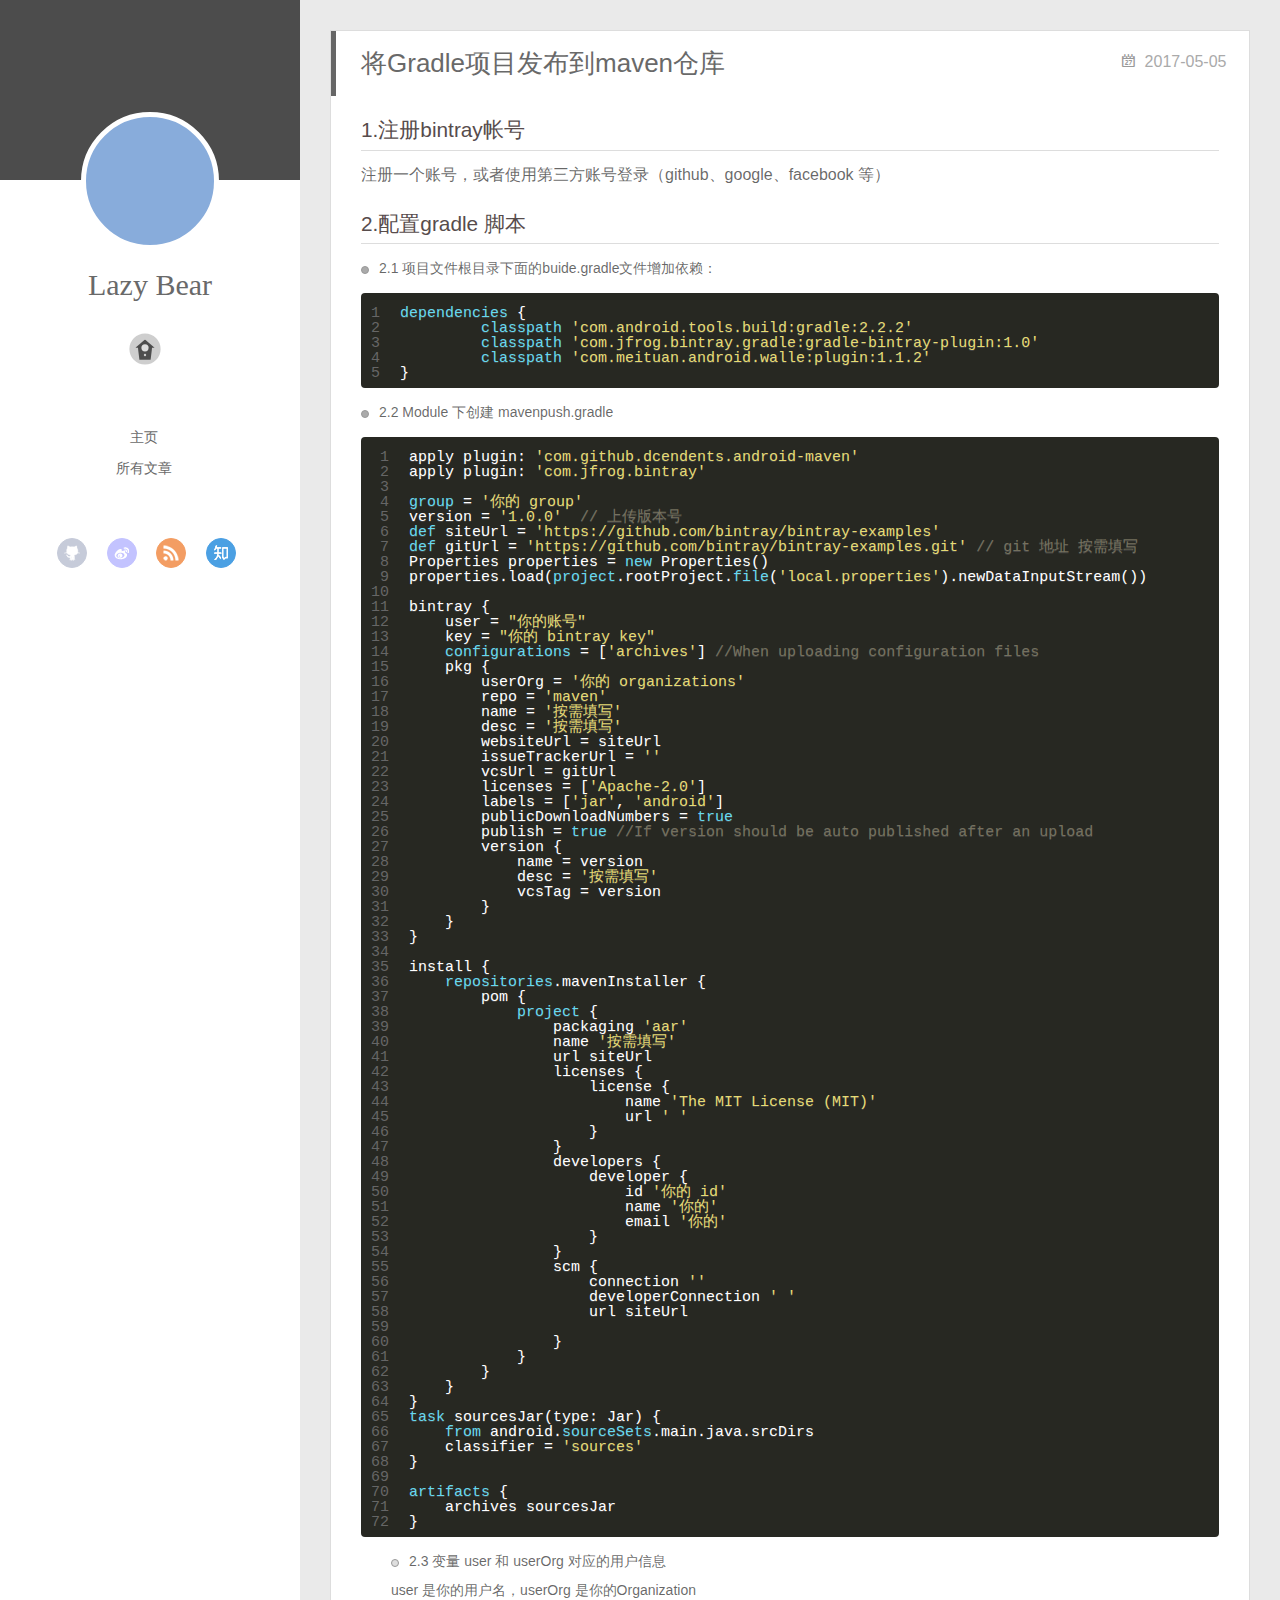
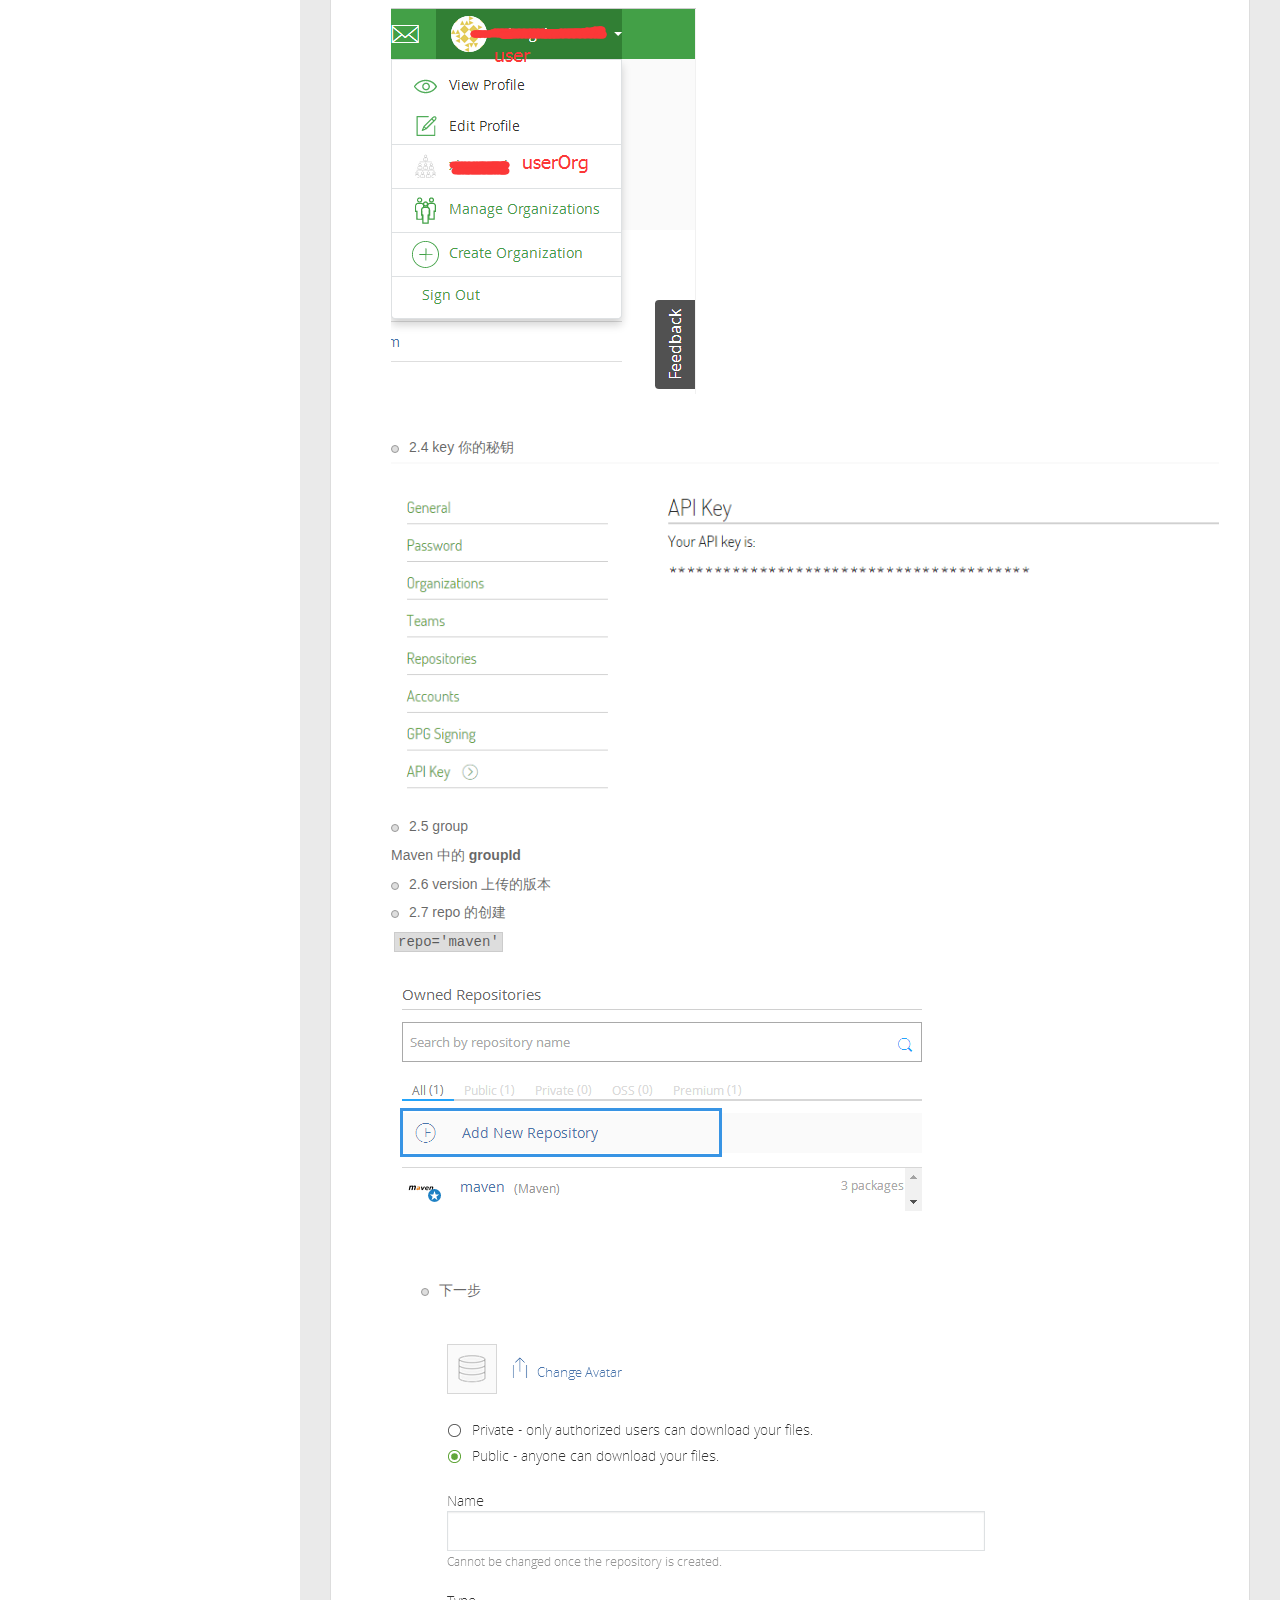
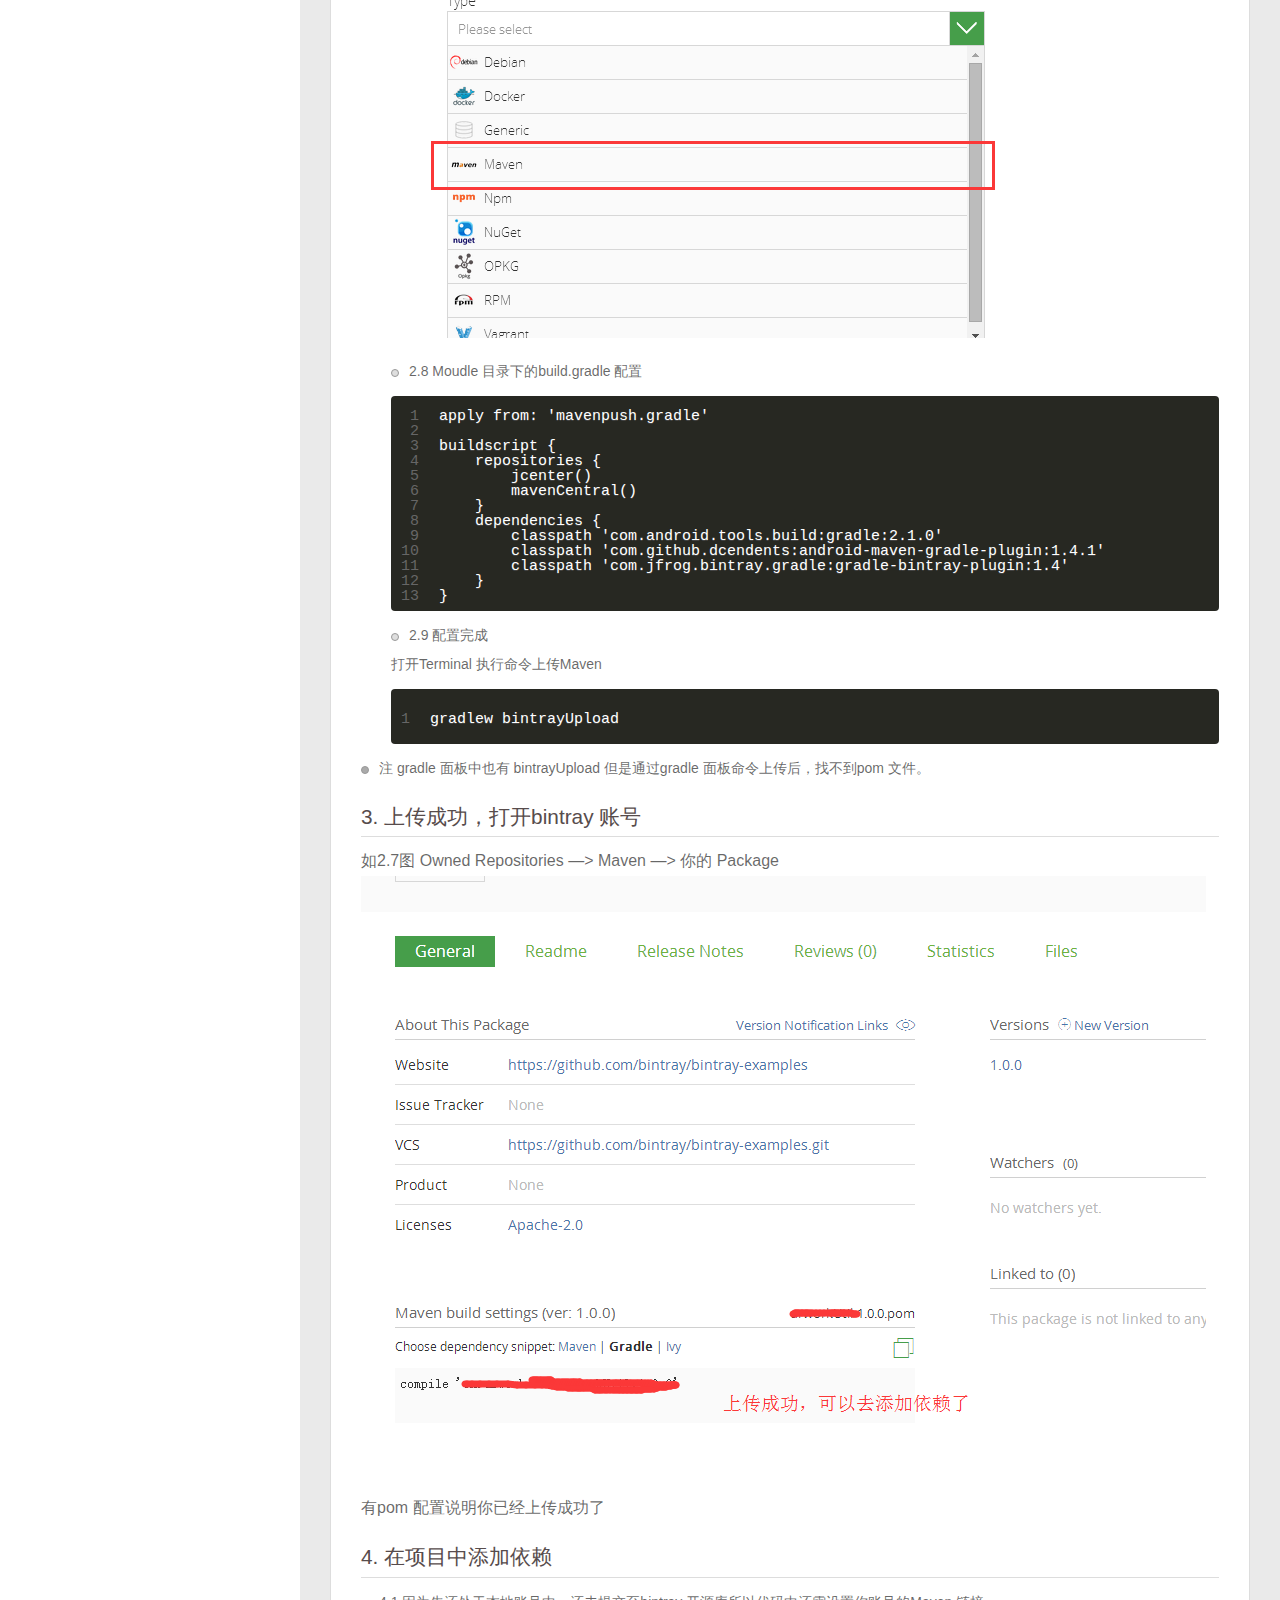
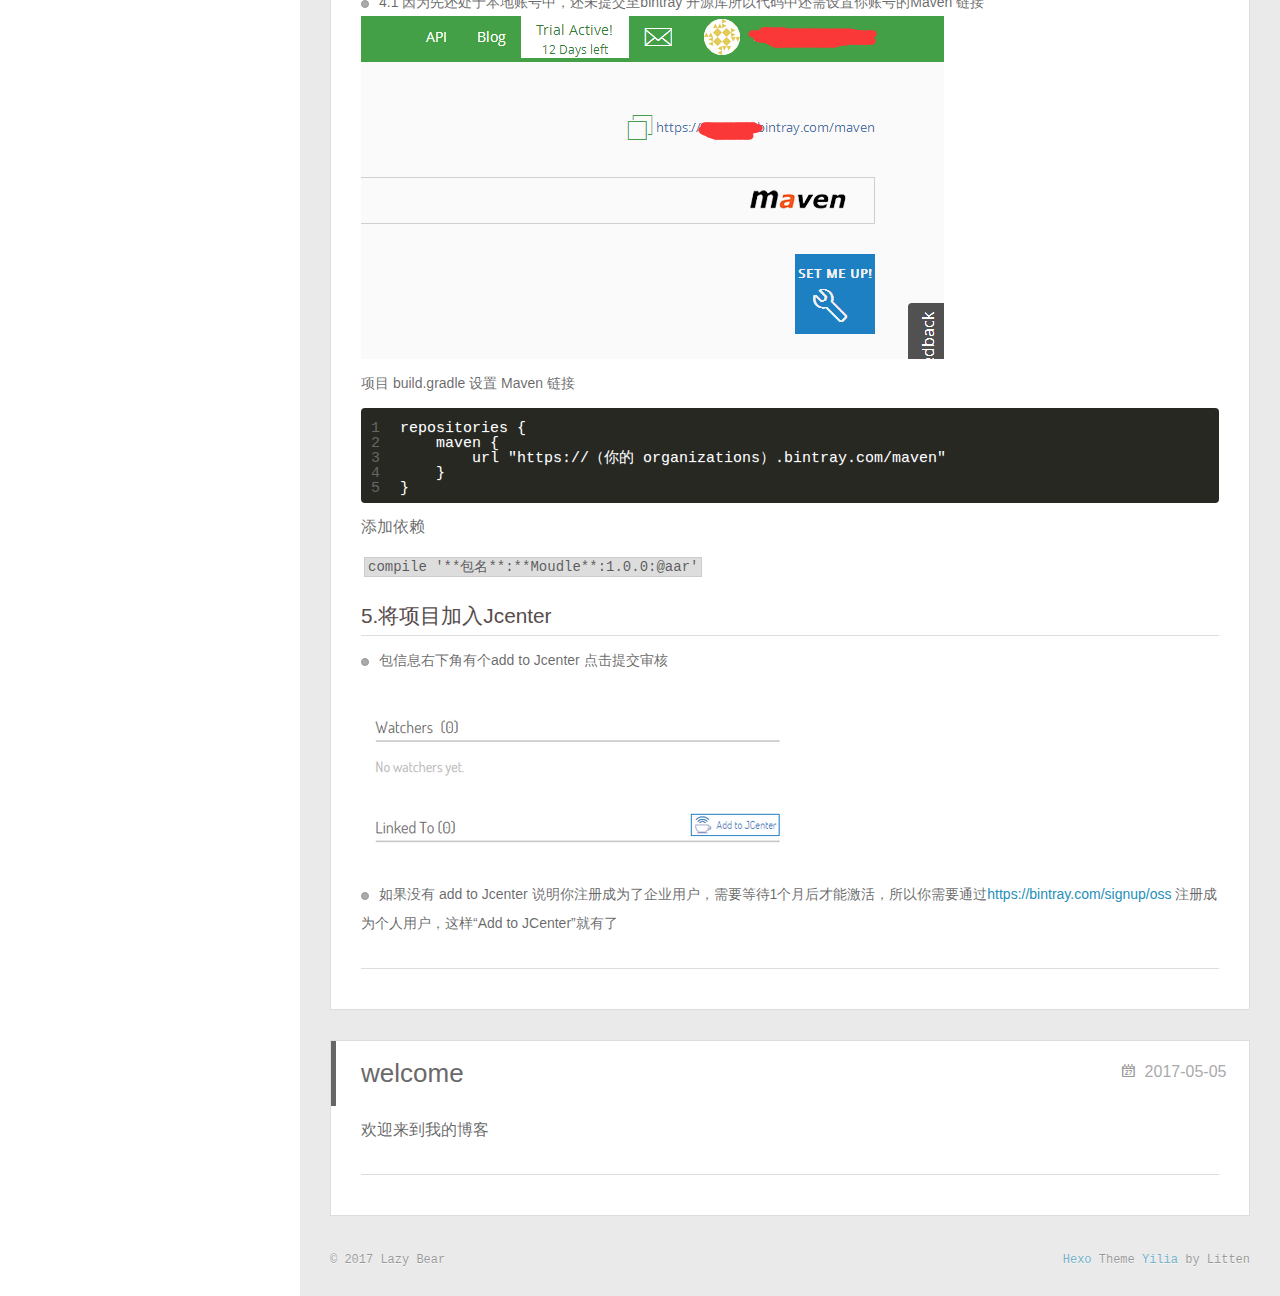
==== commit 9a48d6e3: "Site updated: 2017-05-08 14:48:31" ====
--- a/index.html
+++ b/index.html
@@ -260,7 +260,7 @@
 <p> <code>compile &#39;**包名**:**Moudle**:1.0.0:@aar&#39;</code></p>
 <h2 id="5-将项目加入Jcenter"><a href="#5-将项目加入Jcenter" class="headerlink" title="5.将项目加入Jcenter"></a>5.将项目加入Jcenter</h2><ul>
 <li>包信息右下角有个add to Jcenter 点击提交审核<br><img src="/img/20170505_7.png" alt="cmd-markdown-logo"></li>
-<li>如果没有 add to Jcenter 说明你注册成为了企业用户，需要等待1个月后才能激活，所以你需要通过<a href="https://bintray.com/signup/oss注册成为个人用户，这样“Add" target="_blank" rel="external">https://bintray.com/signup/oss注册成为个人用户，这样“Add</a> to JCenter”就有了</li>
+<li>如果没有 add to Jcenter 说明你注册成为了企业用户，需要等待1个月后才能激活，所以你需要通过<a href="https://bintray.com/signup/oss" target="_blank" rel="external">https://bintray.com/signup/oss</a> 注册成为个人用户，这样“Add to JCenter”就有了</li>
 </ul>
 
       
